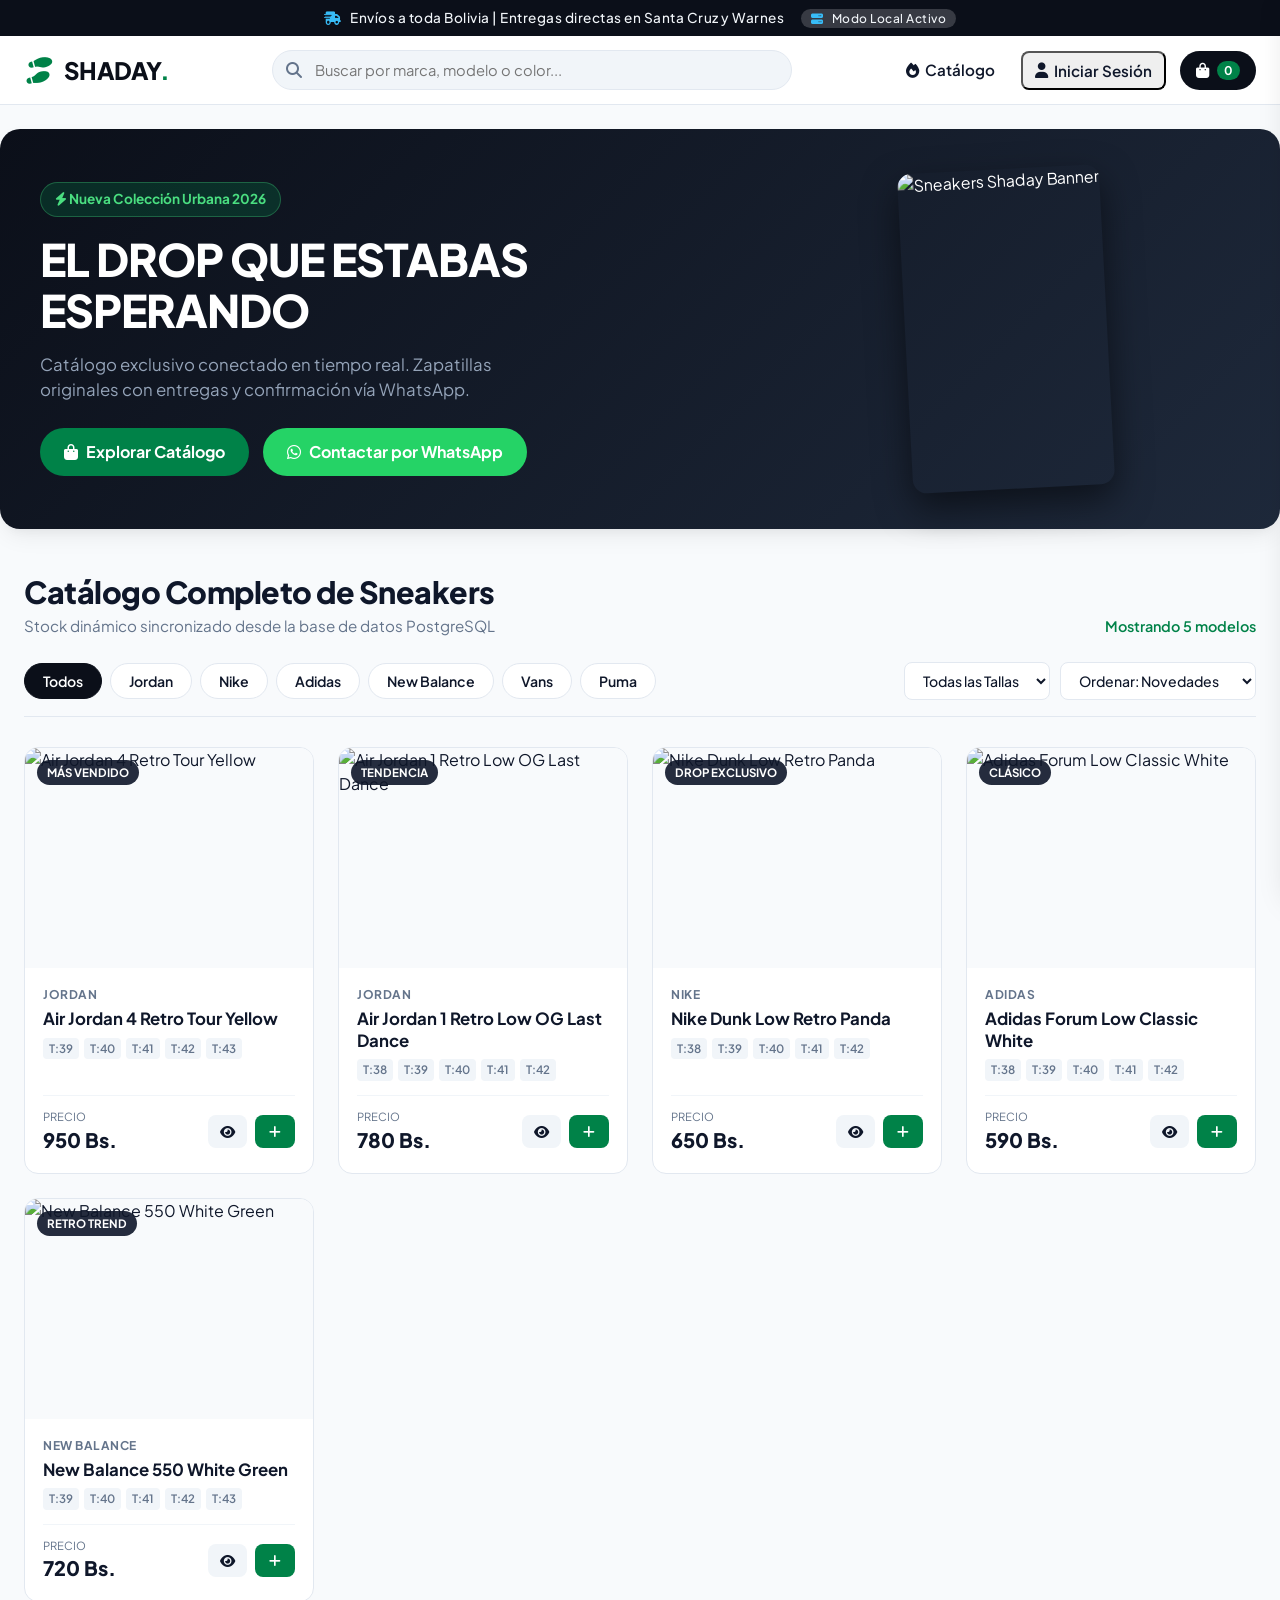
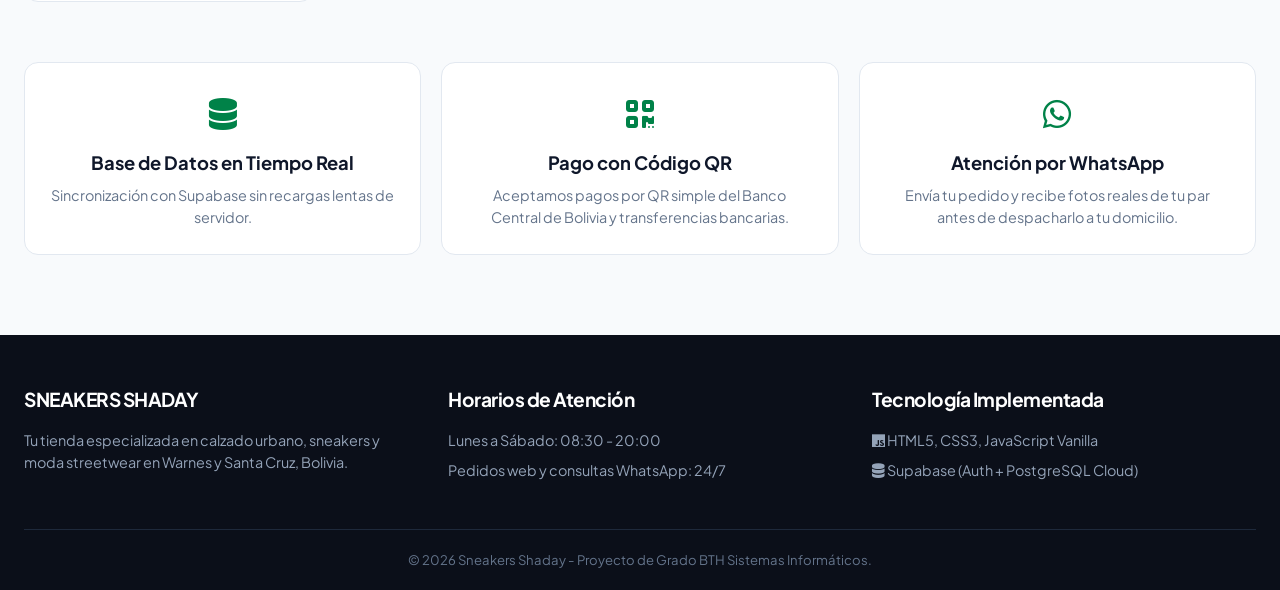
==== index.html @ f665eb73 "Add files via upload" ====
<!DOCTYPE html>
<html lang="es">
<head>
  <meta charset="UTF-8" />
  <meta name="viewport" content="width=device-width, initial-scale=1.0" />
  <title>Sneakers Shaday | Tienda de Sneakers Urbanos</title>
  <meta name="description" content="Catálogo de sneakers urbanos en Santa Cruz - Bolivia. Sneakers Shaday." />
  
  <!-- Tipografía & Iconos -->
  <link rel="preconnect" href="https://fonts.googleapis.com">
  <link rel="preconnect" href="https://fonts.gstatic.com" crossorigin>
  <link href="https://fonts.googleapis.com/css2?family=Plus+Jakarta+Sans:wght@400;500;600;700;800&display=swap" rel="stylesheet">
  <link rel="stylesheet" href="https://cdnjs.cloudflare.com/ajax/libs/font-awesome/6.5.1/css/all.min.css" />

  <!-- SDK Supabase -->
  <script src="https://cdn.jsdelivr.net/npm/@supabase/supabase-js@2"></script>

  <!-- Estilos -->
  <link rel="stylesheet" href="styles.css" />
</head>
<body>

  <!-- Barra superior -->
  <div class="top-announcement">
    <p>
      <i class="fa-solid fa-truck-fast"></i> Envíos a toda Bolivia | Entregas directas en Santa Cruz y Warnes
      <span id="dbStatusBadge" style="margin-left: 14px; background: rgba(255,255,255,0.18); padding: 2px 10px; border-radius: 99px; font-size: 0.75rem;">
        <i class="fa-solid fa-circle-notch fa-spin"></i> Conectando...
      </span>
    </p>
  </div>

  <!-- Cabecera Principal -->
  <header class="main-header">
    <div class="header-container">
      <a href="#" class="brand-logo">
        <i class="fa-solid fa-shoe-prints"></i>
        <span>SHADAY<span>.</span></span>
      </a>

      <!-- Buscador -->
      <div class="search-bar">
        <i class="fa-solid fa-magnifying-glass"></i>
        <input type="text" id="searchInput" placeholder="Buscar por marca, modelo o color..." />
      </div>

      <!-- Acciones de cabecera -->
      <div class="header-actions">
        <a href="#catalogo" class="nav-btn"><i class="fa-solid fa-fire"></i> Catálogo</a>
        
        <!-- BOTÓN DE USUARIO / INICIAR SESIÓN -->
        <div id="authHeaderContainer">
          <button id="authBtn" class="nav-btn" onclick="openAuthModal()">
            <i class="fa-solid fa-user"></i> Iniciar Sesión
          </button>
        </div>

        <button id="cartBtn" class="cart-button" title="Ver Carrito">
          <i class="fa-solid fa-bag-shopping"></i>
          <span id="cartCount" class="cart-badge">0</span>
        </button>
      </div>
    </div>
  </header>

  <!-- Banner Hero -->
  <section class="hero-section">
    <div class="hero-content">
      <span class="hero-tag"><i class="fa-solid fa-bolt"></i> Nueva Colección Urbana 2026</span>
      <h1>EL DROP QUE ESTABAS ESPERANDO</h1>
      <p>Catálogo exclusivo conectado en tiempo real. Zapatillas originales con entregas y confirmación vía WhatsApp.</p>
      <div class="hero-buttons">
        <a href="#catalogo" class="btn-primary"><i class="fa-solid fa-bag-shopping"></i> Explorar Catálogo</a>
        <a href="https://wa.me/59175512345?text=Hola%20Sneakers%20Shaday,%20quiero%20hacer%20una%20consulta" target="_blank" class="btn-secondary">
          <i class="fa-brands fa-whatsapp"></i> Contactar por WhatsApp
        </a>
      </div>
    </div>
    <div class="hero-image-wrapper">
      <img src="https://images.unsplash.com/photo-1552346154-21d32810aba3?auto=format&fit=crop&w=800&q=80" alt="Sneakers Shaday Banner" class="hero-img" />
    </div>
  </section>

  <!-- Catálogo -->
  <section class="catalog-section" id="catalogo">
    <div class="section-header">
      <div>
        <h2 class="section-title">Catálogo Completo de Sneakers</h2>
        <p class="section-subtitle">Stock dinámico sincronizado desde la base de datos PostgreSQL</p>
      </div>
      <div class="filter-count">
        <span id="resultsCount">Cargando modelos...</span>
      </div>
    </div>

    <!-- Filtros -->
    <div class="filters-container">
      <div class="category-pills" id="categoryPills">
        <button class="pill active" data-category="todos">Todos</button>
        <button class="pill" data-category="Jordan">Jordan</button>
        <button class="pill" data-category="Nike">Nike</button>
        <button class="pill" data-category="Adidas">Adidas</button>
        <button class="pill" data-category="New Balance">New Balance</button>
        <button class="pill" data-category="Vans">Vans</button>
        <button class="pill" data-category="Puma">Puma</button>
      </div>

      <div class="secondary-filters">
        <select id="sizeFilter" class="filter-select">
          <option value="">Todas las Tallas</option>
          <option value="37">Talla 37</option>
          <option value="38">Talla 38</option>
          <option value="39">Talla 39</option>
          <option value="40">Talla 40</option>
          <option value="41">Talla 41</option>
          <option value="42">Talla 42</option>
          <option value="43">Talla 43</option>
          <option value="44">Talla 44</option>
        </select>

        <select id="sortFilter" class="filter-select">
          <option value="default">Ordenar: Novedades</option>
          <option value="price-asc">Precio: Menor a Mayor</option>
          <option value="price-desc">Precio: Mayor a Menor</option>
        </select>
      </div>
    </div>

    <!-- Grid de Sneakers -->
    <div class="products-grid" id="productsGrid"></div>
  </section>

  <!-- Ventajas -->
  <section class="features-section">
    <div class="feature-card">
      <div class="feature-icon"><i class="fa-solid fa-database"></i></div>
      <h3>Base de Datos en Tiempo Real</h3>
      <p>Sincronización con Supabase sin recargas lentas de servidor.</p>
    </div>
    <div class="feature-card">
      <div class="feature-icon"><i class="fa-solid fa-qrcode"></i></div>
      <h3>Pago con Código QR</h3>
      <p>Aceptamos pagos por QR simple del Banco Central de Bolivia y transferencias bancarias.</p>
    </div>
    <div class="feature-card">
      <div class="feature-icon"><i class="fa-brands fa-whatsapp"></i></div>
      <h3>Atención por WhatsApp</h3>
      <p>Envía tu pedido y recibe fotos reales de tu par antes de despacharlo a tu domicilio.</p>
    </div>
  </section>

  <!-- ================= MODAL DE AUTENTICACIÓN (LOGIN Y REGISTRO) ================= -->
  <div class="modal-overlay" id="authModal">
    <div class="modal-content" style="max-width: 440px; padding: 28px;">
      <button class="close-modal-btn" onclick="closeAuthModal()">&times;</button>
      
      <div class="auth-tabs" style="display:flex; gap:10px; margin-bottom:20px; border-bottom:1px solid #e2e8f0; padding-bottom:12px;">
        <button id="tabLoginBtn" class="pill active" style="flex:1;" onclick="switchAuthTab('login')">Iniciar Sesión</button>
        <button id="tabRegisterBtn" class="pill" style="flex:1;" onclick="switchAuthTab('register')">Registrarse</button>
      </div>

      <!-- FORMULARIO 1: LOGIN -->
      <form id="loginForm" onsubmit="handleLogin(event)">
        <h3 style="margin-bottom: 6px; font-weight:800;">Bienvenido de nuevo</h3>
        <p style="color:#64748b; font-size:0.85rem; margin-bottom:16px;">Ingresa tus credenciales para acceder</p>
        
        <div style="display:flex; flex-direction:column; gap:12px;">
          <div>
            <label style="font-size:0.8rem; font-weight:700;">Correo Electrónico</label>
            <input type="email" id="loginEmail" placeholder="admin@shaday.com o tu email" required style="width:100%; padding:10px; border:1px solid #cbd5e1; border-radius:8px; margin-top:4px;" />
          </div>
          <div>
            <label style="font-size:0.8rem; font-weight:700;">Contraseña</label>
            <input type="password" id="loginPassword" placeholder="••••••••" required style="width:100%; padding:10px; border:1px solid #cbd5e1; border-radius:8px; margin-top:4px;" />
          </div>
          <button type="submit" class="btn-primary" style="width:100%; justify-content:center; margin-top:10px;">
            <i class="fa-solid fa-right-to-bracket"></i> Acceder
          </button>
        </div>
      </form>

      <!-- FORMULARIO 2: REGISTRO -->
      <form id="registerForm" onsubmit="handleRegister(event)" style="display:none;">
        <h3 style="margin-bottom: 6px; font-weight:800;">Crear Cuenta</h3>
        <p style="color:#64748b; font-size:0.85rem; margin-bottom:16px;">Regístrate para guardar favoritos y gestionar compras</p>
        
        <div style="display:flex; flex-direction:column; gap:12px;">
          <div>
            <label style="font-size:0.8rem; font-weight:700;">Nombre Completo</label>
            <input type="text" id="regName" placeholder="Tu nombre y apellido" required style="width:100%; padding:10px; border:1px solid #cbd5e1; border-radius:8px; margin-top:4px;" />
          </div>
          <div>
            <label style="font-size:0.8rem; font-weight:700;">Correo Electrónico</label>
            <input type="email" id="regEmail" placeholder="correo@ejemplo.com" required style="width:100%; padding:10px; border:1px solid #cbd5e1; border-radius:8px; margin-top:4px;" />
          </div>
          <div>
            <label style="font-size:0.8rem; font-weight:700;">Contraseña (mínimo 6 caracteres)</label>
            <input type="password" id="regPassword" placeholder="••••••••" minlength="6" required style="width:100%; padding:10px; border:1px solid #cbd5e1; border-radius:8px; margin-top:4px;" />
          </div>
          <button type="submit" class="btn-primary" style="width:100%; justify-content:center; margin-top:10px;">
            <i class="fa-solid fa-user-plus"></i> Registrarme
          </button>
        </div>
      </form>
    </div>
  </div>

  <!-- MODAL: DETALLE DEL PRODUCTO -->
  <div class="modal-overlay" id="productModal">
    <div class="modal-content">
      <button class="close-modal-btn" id="closeModal">&times;</button>
      <div class="modal-body" id="modalProductDetails"></div>
    </div>
  </div>

  <!-- CARRITO LATERAL -->
  <div class="cart-drawer-overlay" id="cartOverlay"></div>
  <aside class="cart-drawer" id="cartDrawer">
    <div class="cart-drawer-header">
      <h3><i class="fa-solid fa-bag-shopping"></i> Tu Carrito</h3>
      <button class="close-cart-btn" id="closeCart">&times;</button>
    </div>
    <div class="cart-items-container" id="cartItemsList"></div>
    <div class="cart-drawer-footer">
      <div class="cart-subtotal">
        <span>Total estimado:</span>
        <strong id="cartTotalPrice">0 Bs.</strong>
      </div>
      <button id="checkoutBtn" class="btn-whatsapp-checkout">
        <i class="fa-brands fa-whatsapp"></i> Pedir Todo por WhatsApp
      </button>
      <button id="clearCartBtn" class="btn-clear-cart">Vaciar Carrito</button>
    </div>
  </aside>

  <!-- Footer -->
  <footer class="main-footer">
    <div class="footer-container">
      <div class="footer-col">
        <h3>SNEAKERS SHADAY</h3>
        <p>Tu tienda especializada en calzado urbano, sneakers y moda streetwear en Warnes y Santa Cruz, Bolivia.</p>
      </div>
      <div class="footer-col">
        <h4>Horarios de Atención</h4>
        <p>Lunes a Sábado: 08:30 - 20:00</p>
        <p>Pedidos web y consultas WhatsApp: 24/7</p>
      </div>
      <div class="footer-col">
        <h4>Tecnología Implementada</h4>
        <p><i class="fa-brands fa-js"></i> HTML5, CSS3, JavaScript Vanilla</p>
        <p><i class="fa-solid fa-database"></i> Supabase (Auth + PostgreSQL Cloud)</p>
      </div>
    </div>
    <div class="footer-bottom">
      <p>© 2026 Sneakers Shaday - Proyecto de Grado BTH Sistemas Informáticos.</p>
    </div>
  </footer>

  <script src="app.js"></script>
</body>
</html>
---- styles.css ----
/* ==========================================================================
   SNEAKERS SHADAY - ESTILOS URBANOS Y MODERNOS (ESTILO STOCKX / STREETWEAR)
   ========================================================================== */

:root {
  --primary-color: #0b0f19;      /* Negro urbano profundo */
  --accent-green: #008248;       /* Verde acento tipo StockX */
  --accent-hover: #006839;
  --whatsapp-green: #25d366;     /* Verde característico WhatsApp */
  --whatsapp-dark: #128c7e;
  --bg-light: #f8fafc;
  --card-bg: #ffffff;
  --text-main: #0f172a;
  --text-muted: #64748b;
  --border-color: #e2e8f0;
  --shadow-sm: 0 2px 4px rgba(0,0,0,0.04);
  --shadow-md: 0 10px 25px -5px rgba(0, 0, 0, 0.08), 0 8px 10px -6px rgba(0, 0, 0, 0.04);
  --radius-sm: 8px;
  --radius-md: 14px;
  --radius-lg: 20px;
  --transition: all 0.25s ease;
}

* {
  box-sizing: border-box;
  margin: 0;
  padding: 0;
  font-family: 'Plus Jakarta Sans', sans-serif;
}

body {
  background-color: var(--bg-light);
  color: var(--text-main);
  line-height: 1.5;
  overflow-x: hidden;
}

/* Barra superior de anuncios */
.top-announcement {
  background-color: var(--primary-color);
  color: #f1f5f9;
  font-size: 0.85rem;
  font-weight: 500;
  text-align: center;
  padding: 8px 16px;
  letter-spacing: 0.5px;
}
.top-announcement i {
  color: #38bdf8;
  margin-right: 6px;
}

/* Cabecera Principal */
.main-header {
  position: sticky;
  top: 0;
  z-index: 100;
  background: rgba(255, 255, 255, 0.95);
  backdrop-filter: blur(10px);
  border-bottom: 1px solid var(--border-color);
}

.header-container {
  max-width: 1280px;
  margin: 0 auto;
  padding: 14px 24px;
  display: flex;
  align-items: center;
  justify-content: space-between;
  gap: 20px;
}

.brand-logo {
  display: flex;
  align-items: center;
  gap: 10px;
  text-decoration: none;
  color: var(--primary-color);
  font-size: 1.5rem;
  font-weight: 800;
  letter-spacing: -0.5px;
}
.brand-logo i {
  color: var(--accent-green);
  transform: rotate(-15deg);
}
.brand-logo span span {
  color: var(--accent-green);
}

/* Barra de Búsqueda */
.search-bar {
  flex: 1;
  max-width: 520px;
  position: relative;
  display: flex;
  align-items: center;
}
.search-bar i {
  position: absolute;
  left: 14px;
  color: var(--text-muted);
}
.search-bar input {
  width: 100%;
  padding: 10px 14px 10px 42px;
  border-radius: 99px;
  border: 1px solid var(--border-color);
  background-color: #f1f5f9;
  font-size: 0.92rem;
  outline: none;
  transition: var(--transition);
}
.search-bar input:focus {
  border-color: var(--accent-green);
  background-color: #ffffff;
  box-shadow: 0 0 0 3px rgba(0, 130, 72, 0.15);
}

/* Acciones del Encabezado */
.header-actions {
  display: flex;
  align-items: center;
  gap: 14px;
}

.nav-btn {
  text-decoration: none;
  color: var(--text-main);
  font-weight: 600;
  font-size: 0.95rem;
  display: flex;
  align-items: center;
  gap: 6px;
  padding: 8px 12px;
  border-radius: var(--radius-sm);
  transition: var(--transition);
}
.nav-btn:hover {
  color: var(--accent-green);
  background-color: #f1f5f9;
}

.cart-button {
  background: var(--primary-color);
  color: #fff;
  border: none;
  padding: 10px 16px;
  border-radius: 99px;
  cursor: pointer;
  display: flex;
  align-items: center;
  gap: 8px;
  position: relative;
  font-weight: 600;
  font-size: 0.95rem;
  transition: var(--transition);
}
.cart-button:hover {
  background-color: #1e293b;
  transform: translateY(-1px);
}
.cart-badge {
  background-color: var(--accent-green);
  color: white;
  font-size: 0.75rem;
  font-weight: 700;
  padding: 2px 7px;
  border-radius: 99px;
}

/* Hero Banner */
.hero-section {
  max-width: 1280px;
  margin: 24px auto;
  padding: 40px;
  background: linear-gradient(135deg, #0b0f19 0%, #1e293b 100%);
  border-radius: var(--radius-lg);
  color: #fff;
  display: grid;
  grid-template-columns: 1.2fr 0.8fr;
  align-items: center;
  gap: 30px;
  box-shadow: var(--shadow-md);
}

.hero-tag {
  display: inline-block;
  background: rgba(0, 130, 72, 0.25);
  color: #4ade80;
  padding: 6px 14px;
  border-radius: 99px;
  font-size: 0.85rem;
  font-weight: 700;
  margin-bottom: 16px;
  border: 1px solid rgba(74, 222, 128, 0.3);
}

.hero-content h1 {
  font-size: 2.8rem;
  font-weight: 800;
  line-height: 1.15;
  margin-bottom: 16px;
  letter-spacing: -1px;
}

.hero-content p {
  color: #94a3b8;
  font-size: 1.05rem;
  margin-bottom: 26px;
  max-width: 520px;
}

.hero-buttons {
  display: flex;
  gap: 14px;
  flex-wrap: wrap;
}

.btn-primary {
  background-color: var(--accent-green);
  color: #fff;
  padding: 12px 24px;
  border-radius: 99px;
  text-decoration: none;
  font-weight: 700;
  display: inline-flex;
  align-items: center;
  gap: 8px;
  transition: var(--transition);
}
.btn-primary:hover {
  background-color: var(--accent-hover);
  transform: translateY(-2px);
}

.btn-secondary {
  background-color: #25d366;
  color: #fff;
  padding: 12px 24px;
  border-radius: 99px;
  text-decoration: none;
  font-weight: 700;
  display: inline-flex;
  align-items: center;
  gap: 8px;
  transition: var(--transition);
}
.btn-secondary:hover {
  background-color: #1eb956;
  transform: translateY(-2px);
}

.hero-image-wrapper {
  display: flex;
  justify-content: center;
}
.hero-img {
  max-width: 100%;
  height: 320px;
  object-fit: cover;
  border-radius: var(--radius-md);
  box-shadow: 0 15px 35px rgba(0,0,0,0.5);
  transform: rotate(-3deg);
  transition: var(--transition);
}
.hero-img:hover {
  transform: rotate(0deg) scale(1.02);
}

/* Sección Catálogo */
.catalog-section {
  max-width: 1280px;
  margin: 40px auto;
  padding: 0 24px;
}

.section-header {
  display: flex;
  justify-content: space-between;
  align-items: flex-end;
  margin-bottom: 24px;
}
.section-title {
  font-size: 1.9rem;
  font-weight: 800;
  letter-spacing: -0.5px;
}
.section-subtitle {
  color: var(--text-muted);
  font-size: 0.95rem;
}
.filter-count {
  font-size: 0.9rem;
  font-weight: 600;
  color: var(--accent-green);
}

/* Barra de Filtros y Categorías */
.filters-container {
  display: flex;
  justify-content: space-between;
  align-items: center;
  flex-wrap: wrap;
  gap: 16px;
  margin-bottom: 30px;
  padding-bottom: 16px;
  border-bottom: 1px solid var(--border-color);
}

.category-pills {
  display: flex;
  gap: 8px;
  flex-wrap: wrap;
}

.pill {
  border: 1px solid var(--border-color);
  background: white;
  color: var(--text-main);
  padding: 8px 18px;
  border-radius: 99px;
  font-size: 0.88rem;
  font-weight: 600;
  cursor: pointer;
  transition: var(--transition);
}
.pill:hover {
  border-color: var(--accent-green);
  color: var(--accent-green);
}
.pill.active {
  background: var(--primary-color);
  color: white;
  border-color: var(--primary-color);
}

.secondary-filters {
  display: flex;
  gap: 10px;
}

.filter-select {
  padding: 8px 14px;
  border-radius: var(--radius-sm);
  border: 1px solid var(--border-color);
  background: white;
  font-size: 0.88rem;
  font-weight: 500;
  color: var(--text-main);
  outline: none;
  cursor: pointer;
}

/* Cuadrícula de Tarjetas de Sneakers */
.products-grid {
  display: grid;
  grid-template-columns: repeat(auto-fill, minmax(280px, 1fr));
  gap: 24px;
}

.product-card {
  background: var(--card-bg);
  border-radius: var(--radius-md);
  border: 1px solid var(--border-color);
  overflow: hidden;
  display: flex;
  flex-direction: column;
  transition: var(--transition);
  position: relative;
}
.product-card:hover {
  transform: translateY(-5px);
  box-shadow: var(--shadow-md);
  border-color: #cbd5e1;
}

.product-badge {
  position: absolute;
  top: 12px;
  left: 12px;
  background: rgba(15, 23, 42, 0.9);
  color: #fff;
  font-size: 0.72rem;
  font-weight: 700;
  padding: 4px 10px;
  border-radius: 99px;
  text-transform: uppercase;
  z-index: 2;
}

.card-img-box {
  width: 100%;
  height: 220px;
  background-color: #f8fafc;
  display: flex;
  align-items: center;
  justify-content: center;
  overflow: hidden;
  cursor: pointer;
}
.card-img-box img {
  width: 100%;
  height: 100%;
  object-fit: cover;
  transition: transform 0.4s ease;
}
.product-card:hover .card-img-box img {
  transform: scale(1.05);
}

.card-info {
  padding: 18px;
  display: flex;
  flex-direction: column;
  flex: 1;
}

.brand-label {
  font-size: 0.75rem;
  font-weight: 700;
  color: var(--text-muted);
  text-transform: uppercase;
  letter-spacing: 0.5px;
}

.product-title {
  font-size: 1.05rem;
  font-weight: 700;
  margin: 4px 0 8px 0;
  line-height: 1.3;
  color: var(--text-main);
  cursor: pointer;
}
.product-title:hover {
  color: var(--accent-green);
}

.sizes-preview {
  display: flex;
  gap: 5px;
  margin-bottom: 14px;
  flex-wrap: wrap;
}
.size-mini-tag {
  font-size: 0.72rem;
  background: #f1f5f9;
  padding: 2px 6px;
  border-radius: 4px;
  color: var(--text-muted);
  font-weight: 600;
}

.card-bottom {
  margin-top: auto;
  display: flex;
  align-items: center;
  justify-content: space-between;
  padding-top: 12px;
  border-top: 1px solid #f1f5f9;
}

.price-box {
  display: flex;
  flex-direction: column;
}
.price-label {
  font-size: 0.7rem;
  color: var(--text-muted);
  text-transform: uppercase;
}
.product-price {
  font-size: 1.25rem;
  font-weight: 800;
  color: var(--text-main);
}

.card-actions {
  display: flex;
  gap: 8px;
}

.btn-card-details {
  background: #f1f5f9;
  color: var(--text-main);
  border: none;
  padding: 8px 12px;
  border-radius: var(--radius-sm);
  font-weight: 600;
  font-size: 0.85rem;
  cursor: pointer;
  transition: var(--transition);
}
.btn-card-details:hover {
  background: #e2e8f0;
}

.btn-card-add {
  background: var(--accent-green);
  color: white;
  border: none;
  padding: 8px 14px;
  border-radius: var(--radius-sm);
  font-weight: 600;
  font-size: 0.85rem;
  cursor: pointer;
  transition: var(--transition);
}
.btn-card-add:hover {
  background: var(--accent-hover);
}

/* Sección de Características */
.features-section {
  max-width: 1280px;
  margin: 60px auto;
  padding: 0 24px;
  display: grid;
  grid-template-columns: repeat(auto-fit, minmax(280px, 1fr));
  gap: 20px;
}

.feature-card {
  background: white;
  border: 1px solid var(--border-color);
  padding: 26px;
  border-radius: var(--radius-md);
  text-align: center;
}
.feature-icon {
  font-size: 2rem;
  color: var(--accent-green);
  margin-bottom: 12px;
}
.feature-card h3 {
  font-size: 1.15rem;
  margin-bottom: 8px;
}
.feature-card p {
  color: var(--text-muted);
  font-size: 0.9rem;
}

/* ==========================================================================
   MODAL DE PRODUCTO (DETALLE)
   ========================================================================== */
.modal-overlay {
  position: fixed;
  inset: 0;
  background: rgba(0, 0, 0, 0.65);
  backdrop-filter: blur(4px);
  display: none;
  align-items: center;
  justify-content: center;
  z-index: 1000;
  padding: 20px;
}
.modal-overlay.active {
  display: flex;
}

.modal-content {
  background: white;
  width: 100%;
  max-width: 820px;
  border-radius: var(--radius-lg);
  overflow: hidden;
  position: relative;
  animation: modalScale 0.3s ease;
  box-shadow: 0 25px 50px -12px rgba(0, 0, 0, 0.25);
}

@keyframes modalScale {
  from { opacity: 0; transform: scale(0.95); }
  to { opacity: 1; transform: scale(1); }
}

.close-modal-btn {
  position: absolute;
  top: 14px;
  right: 18px;
  background: #f1f5f9;
  border: none;
  font-size: 1.5rem;
  width: 38px;
  height: 38px;
  border-radius: 50%;
  cursor: pointer;
  display: flex;
  align-items: center;
  justify-content: center;
  color: var(--text-main);
  z-index: 10;
  transition: var(--transition);
}
.close-modal-btn:hover {
  background: #e2e8f0;
}

.modal-grid {
  display: grid;
  grid-template-columns: 1fr 1fr;
}

.modal-img-col {
  background: #f8fafc;
  display: flex;
  align-items: center;
  justify-content: center;
  padding: 20px;
}
.modal-img-col img {
  width: 100%;
  max-height: 360px;
  object-fit: cover;
  border-radius: var(--radius-md);
}

.modal-info-col {
  padding: 34px 28px;
  display: flex;
  flex-direction: column;
}

.modal-brand {
  font-size: 0.8rem;
  font-weight: 700;
  color: var(--text-muted);
  text-transform: uppercase;
}

.modal-title {
  font-size: 1.6rem;
  font-weight: 800;
  margin: 4px 0 10px 0;
  line-height: 1.2;
}

.modal-price {
  font-size: 1.8rem;
  font-weight: 800;
  color: var(--accent-green);
  margin-bottom: 12px;
}

.modal-desc {
  color: var(--text-muted);
  font-size: 0.92rem;
  margin-bottom: 20px;
  line-height: 1.5;
}

.size-selector-title {
  font-size: 0.85rem;
  font-weight: 700;
  margin-bottom: 8px;
  display: flex;
  justify-content: space-between;
}

.modal-sizes-grid {
  display: flex;
  gap: 8px;
  flex-wrap: wrap;
  margin-bottom: 22px;
}

.size-btn {
  padding: 8px 14px;
  border: 1px solid var(--border-color);
  background: white;
  border-radius: var(--radius-sm);
  font-size: 0.88rem;
  font-weight: 600;
  cursor: pointer;
  transition: var(--transition);
}
.size-btn:hover {
  border-color: var(--primary-color);
}
.size-btn.selected {
  background: var(--primary-color);
  color: white;
  border-color: var(--primary-color);
}

.modal-actions {
  display: flex;
  flex-direction: column;
  gap: 10px;
  margin-top: auto;
}

.btn-modal-whatsapp {
  background-color: var(--whatsapp-green);
  color: white;
  border: none;
  padding: 12px;
  border-radius: var(--radius-sm);
  font-size: 0.95rem;
  font-weight: 700;
  cursor: pointer;
  display: flex;
  align-items: center;
  justify-content: center;
  gap: 8px;
  transition: var(--transition);
}
.btn-modal-whatsapp:hover {
  background-color: var(--whatsapp-dark);
}

.btn-modal-cart {
  background-color: var(--primary-color);
  color: white;
  border: none;
  padding: 12px;
  border-radius: var(--radius-sm);
  font-size: 0.95rem;
  font-weight: 700;
  cursor: pointer;
  display: flex;
  align-items: center;
  justify-content: center;
  gap: 8px;
  transition: var(--transition);
}
.btn-modal-cart:hover {
  background-color: #1e293b;
}

/* ==========================================================================
   CARRITO LATERAL (DRAWER)
   ========================================================================== */
.cart-drawer-overlay {
  position: fixed;
  inset: 0;
  background: rgba(0, 0, 0, 0.5);
  backdrop-filter: blur(2px);
  display: none;
  z-index: 1100;
}
.cart-drawer-overlay.active {
  display: block;
}

.cart-drawer {
  position: fixed;
  top: 0;
  right: -420px;
  width: 100%;
  max-width: 400px;
  height: 100%;
  background: white;
  z-index: 1200;
  display: flex;
  flex-direction: column;
  box-shadow: -10px 0 30px rgba(0, 0, 0, 0.15);
  transition: right 0.35s cubic-bezier(0.16, 1, 0.3, 1);
}
.cart-drawer.active {
  right: 0;
}

.cart-drawer-header {
  padding: 20px;
  border-bottom: 1px solid var(--border-color);
  display: flex;
  justify-content: space-between;
  align-items: center;
}
.cart-drawer-header h3 {
  font-size: 1.2rem;
  font-weight: 700;
}
.close-cart-btn {
  background: transparent;
  border: none;
  font-size: 1.6rem;
  cursor: pointer;
  color: var(--text-muted);
}

.cart-items-container {
  flex: 1;
  overflow-y: auto;
  padding: 20px;
  display: flex;
  flex-direction: column;
  gap: 16px;
}

.cart-item {
  display: flex;
  gap: 12px;
  padding-bottom: 14px;
  border-bottom: 1px solid var(--border-color);
  align-items: center;
}
.cart-item-img {
  width: 65px;
  height: 65px;
  object-fit: cover;
  border-radius: var(--radius-sm);
  background: #f1f5f9;
}
.cart-item-info {
  flex: 1;
}
.cart-item-title {
  font-size: 0.9rem;
  font-weight: 700;
  margin-bottom: 3px;
}
.cart-item-meta {
  font-size: 0.8rem;
  color: var(--text-muted);
}
.cart-item-price {
  font-size: 0.95rem;
  font-weight: 700;
  color: var(--text-main);
}
.cart-item-remove {
  background: transparent;
  border: none;
  color: #ef4444;
  cursor: pointer;
  padding: 6px;
  font-size: 0.9rem;
}

.cart-empty-msg {
  text-align: center;
  color: var(--text-muted);
  margin-top: 60px;
}
.cart-empty-msg i {
  font-size: 3rem;
  margin-bottom: 12px;
  opacity: 0.4;
}

.cart-drawer-footer {
  padding: 20px;
  border-top: 1px solid var(--border-color);
  background: #f8fafc;
  display: flex;
  flex-direction: column;
  gap: 10px;
}

.cart-subtotal {
  display: flex;
  justify-content: space-between;
  font-size: 1.1rem;
  margin-bottom: 6px;
}

.btn-whatsapp-checkout {
  background-color: var(--whatsapp-green);
  color: white;
  border: none;
  padding: 14px;
  border-radius: var(--radius-sm);
  font-size: 1rem;
  font-weight: 700;
  cursor: pointer;
  display: flex;
  align-items: center;
  justify-content: center;
  gap: 8px;
  transition: var(--transition);
}
.btn-whatsapp-checkout:hover {
  background-color: var(--whatsapp-dark);
}

.btn-clear-cart {
  background: transparent;
  border: 1px solid var(--border-color);
  color: var(--text-muted);
  padding: 8px;
  border-radius: var(--radius-sm);
  font-size: 0.85rem;
  font-weight: 600;
  cursor: pointer;
}
.btn-clear-cart:hover {
  background: #e2e8f0;
  color: var(--text-main);
}

/* Footer */
.main-footer {
  background: var(--primary-color);
  color: white;
  padding: 50px 24px 20px 24px;
  margin-top: 80px;
}

.footer-container {
  max-width: 1280px;
  margin: 0 auto;
  display: grid;
  grid-template-columns: repeat(auto-fit, minmax(260px, 1fr));
  gap: 40px;
  padding-bottom: 40px;
  border-bottom: 1px solid #1e293b;
}

.footer-col h3, .footer-col h4 {
  font-size: 1.2rem;
  margin-bottom: 16px;
  letter-spacing: -0.5px;
}
.footer-col p {
  color: #94a3b8;
  font-size: 0.9rem;
  margin-bottom: 8px;
}

.footer-bottom {
  max-width: 1280px;
  margin: 20px auto 0 auto;
  text-align: center;
  color: #64748b;
  font-size: 0.82rem;
}

/* Responsividad */
@media (max-width: 900px) {
  .hero-section {
    grid-template-columns: 1fr;
    text-align: center;
    padding: 30px 20px;
  }
  .hero-content p {
    margin: 0 auto 24px auto;
  }
  .hero-buttons {
    justify-content: center;
  }
  .modal-grid {
    grid-template-columns: 1fr;
  }
  .modal-img-col {
    padding: 10px;
  }
  .modal-img-col img {
    max-height: 250px;
  }
}

@media (max-width: 600px) {
  .search-bar {
    display: none; /* Se simplifica en móviles para no colapsar la barra */
  }
  .header-container {
    padding: 12px 16px;
  }
  .hero-content h1 {
    font-size: 2rem;
  }
  .section-header {
    flex-direction: column;
    align-items: flex-start;
    gap: 8px;
  }
}
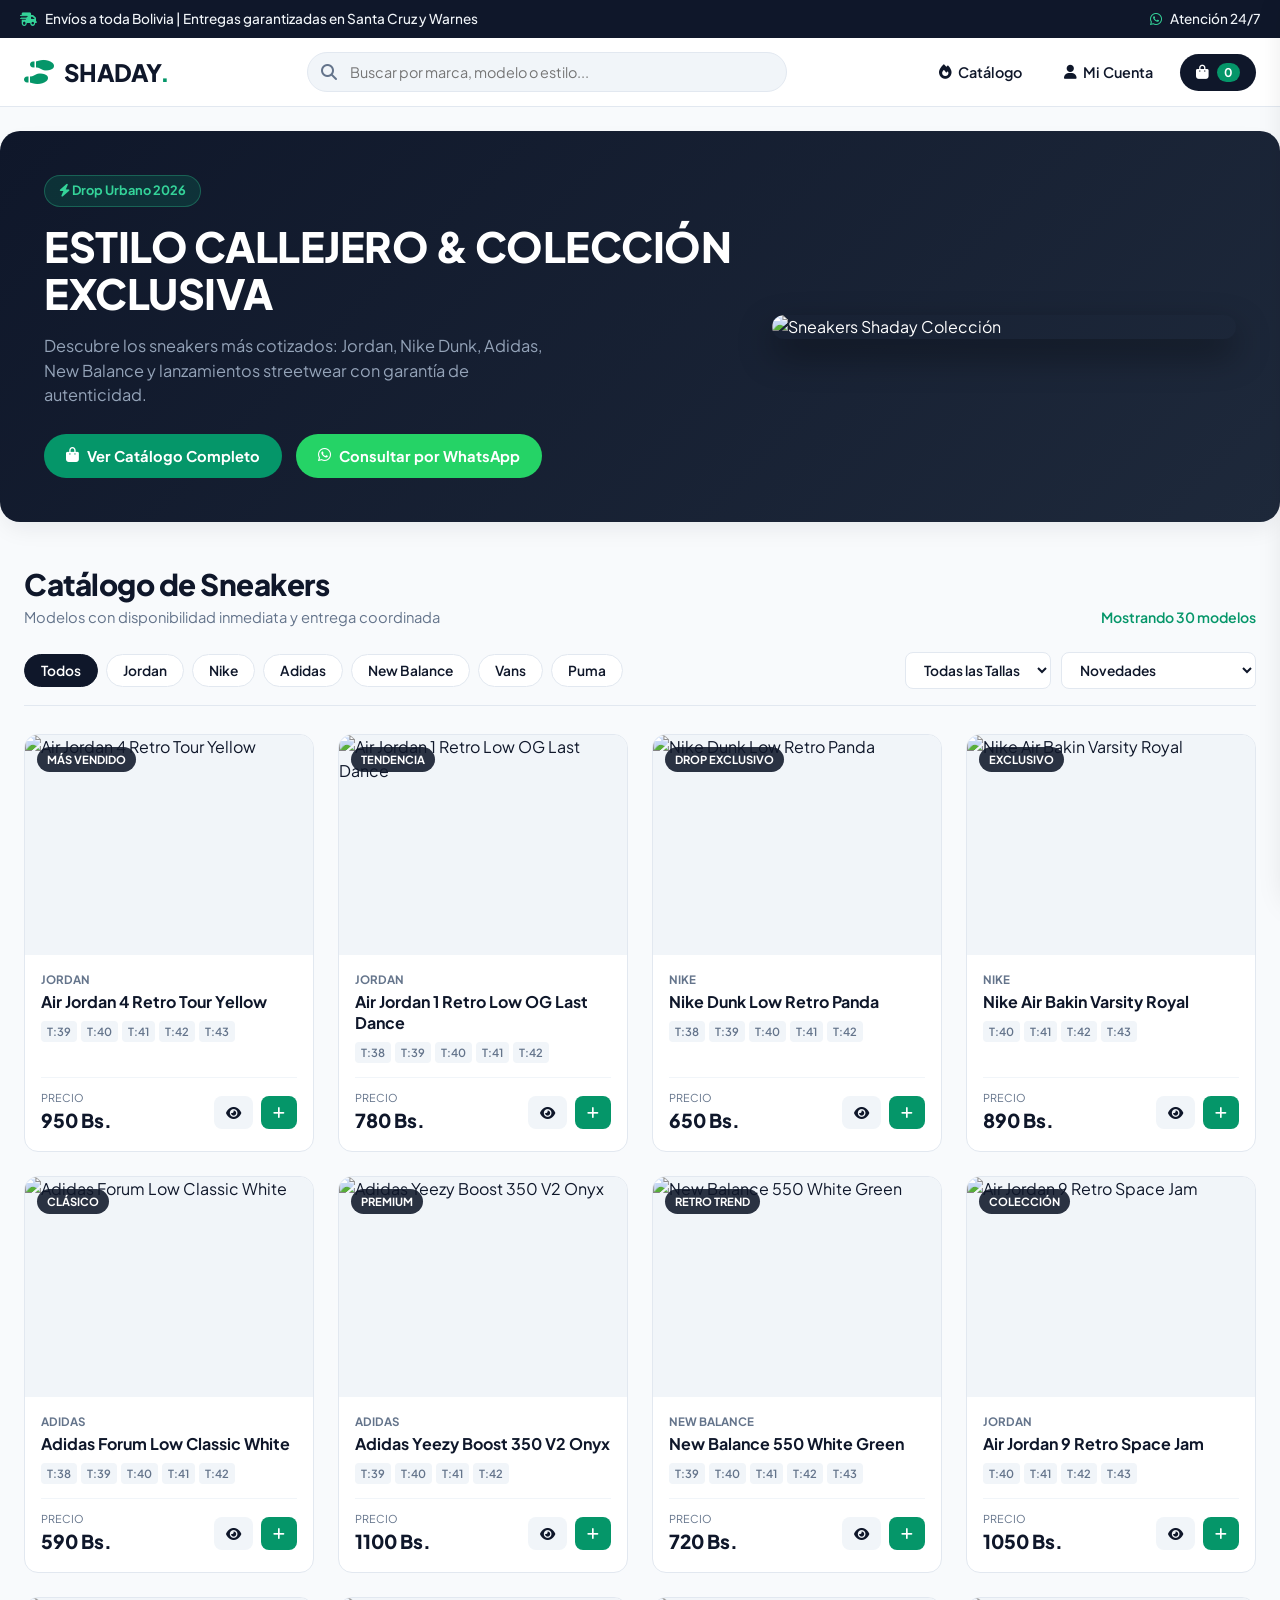
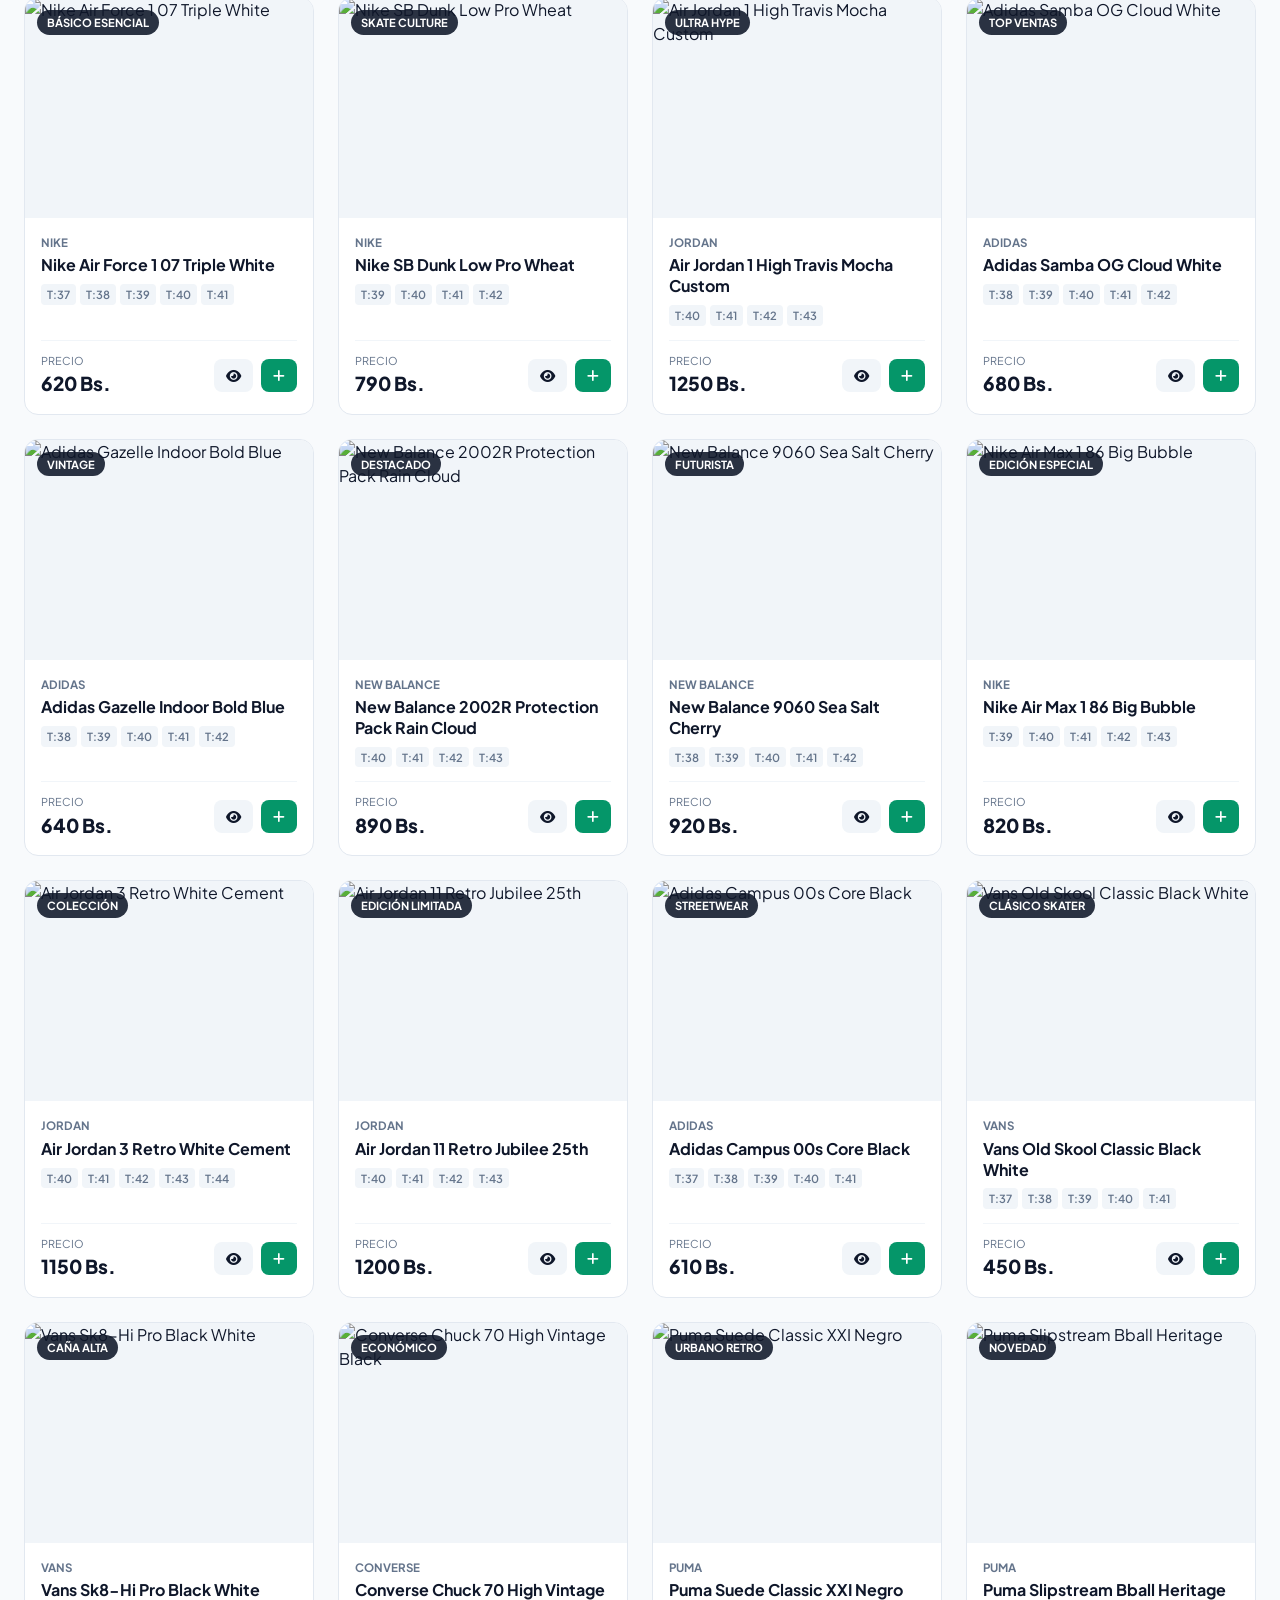
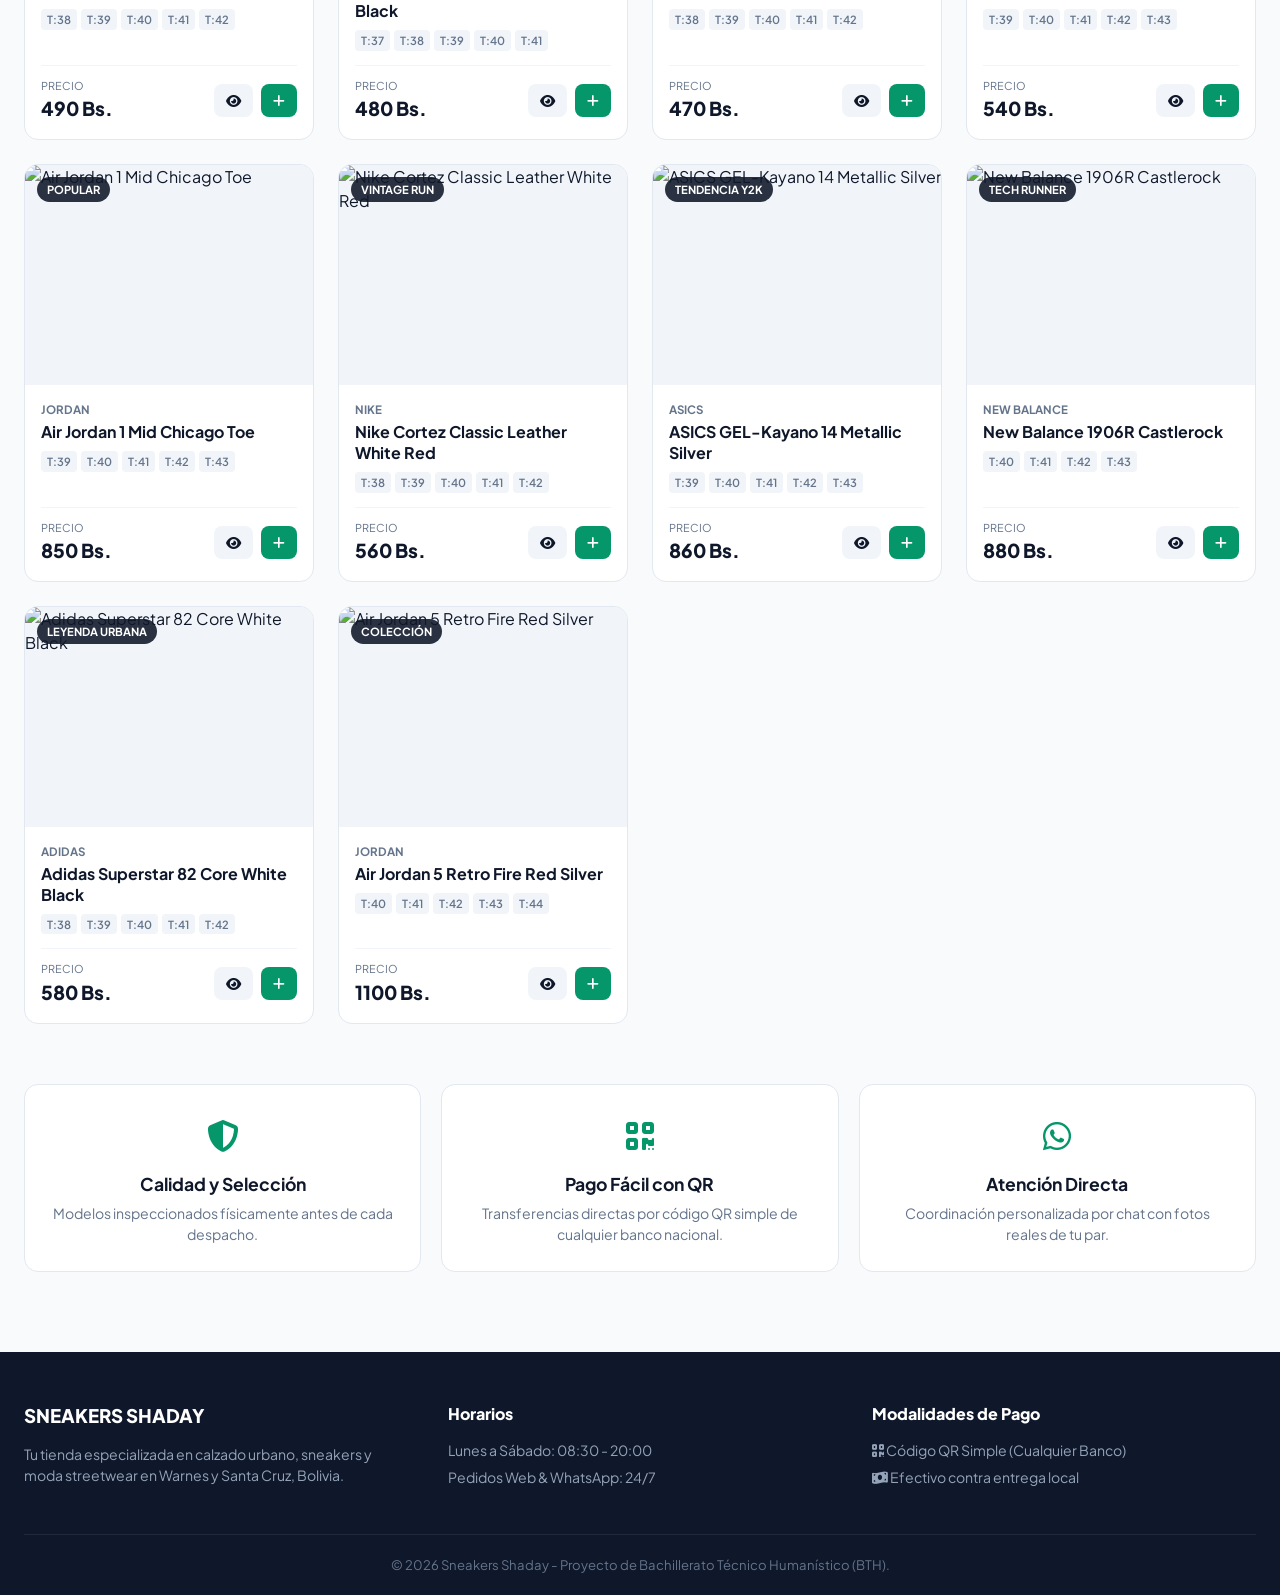
==== commit 85e65650: "Add files via upload" ====
--- a/index.html
+++ b/index.html
@@ -4,7 +4,7 @@
   <meta charset="UTF-8" />
   <meta name="viewport" content="width=device-width, initial-scale=1.0" />
   <title>Sneakers Shaday | Tienda de Sneakers Urbanos</title>
-  <meta name="description" content="Catálogo de sneakers urbanos en Santa Cruz - Bolivia. Sneakers Shaday." />
+  <meta name="description" content="Catálogo exclusivo de sneakers urbanos y calzados streetwear en Santa Cruz y Warnes, Bolivia." />
   
   <!-- Tipografía & Iconos -->
   <link rel="preconnect" href="https://fonts.googleapis.com">
@@ -20,38 +20,35 @@
 </head>
 <body>
 
-  <!-- Barra superior -->
+  <!-- Barra Superior Comercial -->
   <div class="top-announcement">
-    <p>
-      <i class="fa-solid fa-truck-fast"></i> Envíos a toda Bolivia | Entregas directas en Santa Cruz y Warnes
-      <span id="dbStatusBadge" style="margin-left: 14px; background: rgba(255,255,255,0.18); padding: 2px 10px; border-radius: 99px; font-size: 0.75rem;">
-        <i class="fa-solid fa-circle-notch fa-spin"></i> Conectando...
-      </span>
-    </p>
+    <div class="announcement-content">
+      <span><i class="fa-solid fa-truck-fast"></i> Envíos a toda Bolivia | Entregas garantizadas en Santa Cruz y Warnes</span>
+      <span class="announcement-phone"><i class="fa-brands fa-whatsapp"></i> Atención 24/7</span>
+    </div>
   </div>
 
   <!-- Cabecera Principal -->
   <header class="main-header">
     <div class="header-container">
-      <a href="#" class="brand-logo">
+      <a href="index.html" class="brand-logo">
         <i class="fa-solid fa-shoe-prints"></i>
         <span>SHADAY<span>.</span></span>
       </a>
 
-      <!-- Buscador -->
+      <!-- Buscador en tiempo real -->
       <div class="search-bar">
         <i class="fa-solid fa-magnifying-glass"></i>
-        <input type="text" id="searchInput" placeholder="Buscar por marca, modelo o color..." />
-      </div>
-
-      <!-- Acciones de cabecera -->
+        <input type="text" id="searchInput" placeholder="Buscar por marca, modelo o estilo..." />
+      </div>
+
+      <!-- Acciones de Cabecera -->
       <div class="header-actions">
         <a href="#catalogo" class="nav-btn"><i class="fa-solid fa-fire"></i> Catálogo</a>
         
-        <!-- BOTÓN DE USUARIO / INICIAR SESIÓN -->
         <div id="authHeaderContainer">
           <button id="authBtn" class="nav-btn" onclick="openAuthModal()">
-            <i class="fa-solid fa-user"></i> Iniciar Sesión
+            <i class="fa-solid fa-user"></i> Mi Cuenta
           </button>
         </div>
 
@@ -63,37 +60,37 @@
     </div>
   </header>
 
-  <!-- Banner Hero -->
+  <!-- Banner Hero Principal -->
   <section class="hero-section">
     <div class="hero-content">
-      <span class="hero-tag"><i class="fa-solid fa-bolt"></i> Nueva Colección Urbana 2026</span>
-      <h1>EL DROP QUE ESTABAS ESPERANDO</h1>
-      <p>Catálogo exclusivo conectado en tiempo real. Zapatillas originales con entregas y confirmación vía WhatsApp.</p>
+      <span class="hero-tag"><i class="fa-solid fa-bolt"></i> Drop Urbano 2026</span>
+      <h1>ESTILO CALLEJERO & COLECCIÓN EXCLUSIVA</h1>
+      <p>Descubre los sneakers más cotizados: Jordan, Nike Dunk, Adidas, New Balance y lanzamientos streetwear con garantía de autenticidad.</p>
       <div class="hero-buttons">
-        <a href="#catalogo" class="btn-primary"><i class="fa-solid fa-bag-shopping"></i> Explorar Catálogo</a>
+        <a href="#catalogo" class="btn-primary"><i class="fa-solid fa-bag-shopping"></i> Ver Catálogo Completo</a>
         <a href="https://wa.me/59175512345?text=Hola%20Sneakers%20Shaday,%20quiero%20hacer%20una%20consulta" target="_blank" class="btn-secondary">
-          <i class="fa-brands fa-whatsapp"></i> Contactar por WhatsApp
+          <i class="fa-brands fa-whatsapp"></i> Consultar por WhatsApp
         </a>
       </div>
     </div>
     <div class="hero-image-wrapper">
-      <img src="https://images.unsplash.com/photo-1552346154-21d32810aba3?auto=format&fit=crop&w=800&q=80" alt="Sneakers Shaday Banner" class="hero-img" />
+      <img src="https://images.unsplash.com/photo-1552346154-21d32810aba3?auto=format&fit=crop&w=800&q=80" alt="Sneakers Shaday Colección" class="hero-img" />
     </div>
   </section>
 
-  <!-- Catálogo -->
+  <!-- Sección Catálogo -->
   <section class="catalog-section" id="catalogo">
     <div class="section-header">
       <div>
-        <h2 class="section-title">Catálogo Completo de Sneakers</h2>
-        <p class="section-subtitle">Stock dinámico sincronizado desde la base de datos PostgreSQL</p>
+        <h2 class="section-title">Catálogo de Sneakers</h2>
+        <p class="section-subtitle">Modelos con disponibilidad inmediata y entrega coordinada</p>
       </div>
       <div class="filter-count">
-        <span id="resultsCount">Cargando modelos...</span>
-      </div>
-    </div>
-
-    <!-- Filtros -->
+        <span id="resultsCount">Cargando catálogo...</span>
+      </div>
+    </div>
+
+    <!-- Filtros por Marcas y Tallas -->
     <div class="filters-container">
       <div class="category-pills" id="categoryPills">
         <button class="pill active" data-category="todos">Todos</button>
@@ -119,101 +116,97 @@
         </select>
 
         <select id="sortFilter" class="filter-select">
-          <option value="default">Ordenar: Novedades</option>
+          <option value="default">Novedades</option>
           <option value="price-asc">Precio: Menor a Mayor</option>
           <option value="price-desc">Precio: Mayor a Menor</option>
         </select>
       </div>
     </div>
 
-    <!-- Grid de Sneakers -->
+    <!-- Cuadrícula de Productos -->
     <div class="products-grid" id="productsGrid"></div>
   </section>
 
-  <!-- Ventajas -->
+  <!-- Beneficios / Confianza -->
   <section class="features-section">
     <div class="feature-card">
-      <div class="feature-icon"><i class="fa-solid fa-database"></i></div>
-      <h3>Base de Datos en Tiempo Real</h3>
-      <p>Sincronización con Supabase sin recargas lentas de servidor.</p>
+      <div class="feature-icon"><i class="fa-solid fa-shield-halved"></i></div>
+      <h3>Calidad y Selección</h3>
+      <p>Modelos inspeccionados físicamente antes de cada despacho.</p>
     </div>
     <div class="feature-card">
       <div class="feature-icon"><i class="fa-solid fa-qrcode"></i></div>
-      <h3>Pago con Código QR</h3>
-      <p>Aceptamos pagos por QR simple del Banco Central de Bolivia y transferencias bancarias.</p>
+      <h3>Pago Fácil con QR</h3>
+      <p>Transferencias directas por código QR simple de cualquier banco nacional.</p>
     </div>
     <div class="feature-card">
       <div class="feature-icon"><i class="fa-brands fa-whatsapp"></i></div>
-      <h3>Atención por WhatsApp</h3>
-      <p>Envía tu pedido y recibe fotos reales de tu par antes de despacharlo a tu domicilio.</p>
+      <h3>Atención Directa</h3>
+      <p>Coordinación personalizada por chat con fotos reales de tu par.</p>
     </div>
   </section>
 
-  <!-- ================= MODAL DE AUTENTICACIÓN (LOGIN Y REGISTRO) ================= -->
+  <!-- Modal: Detalle de Sneaker -->
+  <div class="modal-overlay" id="productModal">
+    <div class="modal-content modal-shoe-detail">
+      <button class="close-modal-btn" id="closeModal" aria-label="Cerrar">&times;</button>
+      <div class="modal-body-scrollable" id="modalProductDetails"></div>
+    </div>
+  </div>
+
+  <!-- Modal: Login y Registro -->
   <div class="modal-overlay" id="authModal">
-    <div class="modal-content" style="max-width: 440px; padding: 28px;">
-      <button class="close-modal-btn" onclick="closeAuthModal()">&times;</button>
+    <div class="modal-content modal-auth-box">
+      <button class="close-modal-btn" onclick="closeAuthModal()" aria-label="Cerrar">&times;</button>
       
-      <div class="auth-tabs" style="display:flex; gap:10px; margin-bottom:20px; border-bottom:1px solid #e2e8f0; padding-bottom:12px;">
-        <button id="tabLoginBtn" class="pill active" style="flex:1;" onclick="switchAuthTab('login')">Iniciar Sesión</button>
-        <button id="tabRegisterBtn" class="pill" style="flex:1;" onclick="switchAuthTab('register')">Registrarse</button>
-      </div>
-
-      <!-- FORMULARIO 1: LOGIN -->
+      <div class="auth-tabs">
+        <button id="tabLoginBtn" class="pill active" onclick="switchAuthTab('login')">Iniciar Sesión</button>
+        <button id="tabRegisterBtn" class="pill" onclick="switchAuthTab('register')">Registrarse</button>
+      </div>
+
+      <!-- Login -->
       <form id="loginForm" onsubmit="handleLogin(event)">
-        <h3 style="margin-bottom: 6px; font-weight:800;">Bienvenido de nuevo</h3>
-        <p style="color:#64748b; font-size:0.85rem; margin-bottom:16px;">Ingresa tus credenciales para acceder</p>
+        <h3>Acceso al Sistema</h3>
+        <p class="auth-subtitle">Ingresa con tu cuenta o accede como administrador.</p>
         
-        <div style="display:flex; flex-direction:column; gap:12px;">
-          <div>
-            <label style="font-size:0.8rem; font-weight:700;">Correo Electrónico</label>
-            <input type="email" id="loginEmail" placeholder="admin@shaday.com o tu email" required style="width:100%; padding:10px; border:1px solid #cbd5e1; border-radius:8px; margin-top:4px;" />
-          </div>
-          <div>
-            <label style="font-size:0.8rem; font-weight:700;">Contraseña</label>
-            <input type="password" id="loginPassword" placeholder="••••••••" required style="width:100%; padding:10px; border:1px solid #cbd5e1; border-radius:8px; margin-top:4px;" />
-          </div>
-          <button type="submit" class="btn-primary" style="width:100%; justify-content:center; margin-top:10px;">
-            <i class="fa-solid fa-right-to-bracket"></i> Acceder
-          </button>
-        </div>
+        <div class="form-group-ui">
+          <label>Correo Electrónico</label>
+          <input type="email" id="loginEmail" placeholder="admin@shaday.com o tu email" required />
+        </div>
+        <div class="form-group-ui">
+          <label>Contraseña</label>
+          <input type="password" id="loginPassword" placeholder="••••••••" required />
+        </div>
+        <button type="submit" class="btn-primary btn-block">
+          <i class="fa-solid fa-right-to-bracket"></i> Ingresar
+        </button>
       </form>
 
-      <!-- FORMULARIO 2: REGISTRO -->
+      <!-- Registro -->
       <form id="registerForm" onsubmit="handleRegister(event)" style="display:none;">
-        <h3 style="margin-bottom: 6px; font-weight:800;">Crear Cuenta</h3>
-        <p style="color:#64748b; font-size:0.85rem; margin-bottom:16px;">Regístrate para guardar favoritos y gestionar compras</p>
+        <h3>Crear Cuenta</h3>
+        <p class="auth-subtitle">Regístrate para guardar pedidos y compras.</p>
         
-        <div style="display:flex; flex-direction:column; gap:12px;">
-          <div>
-            <label style="font-size:0.8rem; font-weight:700;">Nombre Completo</label>
-            <input type="text" id="regName" placeholder="Tu nombre y apellido" required style="width:100%; padding:10px; border:1px solid #cbd5e1; border-radius:8px; margin-top:4px;" />
-          </div>
-          <div>
-            <label style="font-size:0.8rem; font-weight:700;">Correo Electrónico</label>
-            <input type="email" id="regEmail" placeholder="correo@ejemplo.com" required style="width:100%; padding:10px; border:1px solid #cbd5e1; border-radius:8px; margin-top:4px;" />
-          </div>
-          <div>
-            <label style="font-size:0.8rem; font-weight:700;">Contraseña (mínimo 6 caracteres)</label>
-            <input type="password" id="regPassword" placeholder="••••••••" minlength="6" required style="width:100%; padding:10px; border:1px solid #cbd5e1; border-radius:8px; margin-top:4px;" />
-          </div>
-          <button type="submit" class="btn-primary" style="width:100%; justify-content:center; margin-top:10px;">
-            <i class="fa-solid fa-user-plus"></i> Registrarme
-          </button>
-        </div>
+        <div class="form-group-ui">
+          <label>Nombre Completo</label>
+          <input type="text" id="regName" placeholder="Tu nombre" required />
+        </div>
+        <div class="form-group-ui">
+          <label>Correo Electrónico</label>
+          <input type="email" id="regEmail" placeholder="correo@ejemplo.com" required />
+        </div>
+        <div class="form-group-ui">
+          <label>Contraseña (mínimo 6 caracteres)</label>
+          <input type="password" id="regPassword" placeholder="••••••••" minlength="6" required />
+        </div>
+        <button type="submit" class="btn-primary btn-block">
+          <i class="fa-solid fa-user-plus"></i> Registrarme
+        </button>
       </form>
     </div>
   </div>
 
-  <!-- MODAL: DETALLE DEL PRODUCTO -->
-  <div class="modal-overlay" id="productModal">
-    <div class="modal-content">
-      <button class="close-modal-btn" id="closeModal">&times;</button>
-      <div class="modal-body" id="modalProductDetails"></div>
-    </div>
-  </div>
-
-  <!-- CARRITO LATERAL -->
+  <!-- Carrito Lateral -->
   <div class="cart-drawer-overlay" id="cartOverlay"></div>
   <aside class="cart-drawer" id="cartDrawer">
     <div class="cart-drawer-header">
@@ -223,11 +216,11 @@
     <div class="cart-items-container" id="cartItemsList"></div>
     <div class="cart-drawer-footer">
       <div class="cart-subtotal">
-        <span>Total estimado:</span>
+        <span>Total:</span>
         <strong id="cartTotalPrice">0 Bs.</strong>
       </div>
       <button id="checkoutBtn" class="btn-whatsapp-checkout">
-        <i class="fa-brands fa-whatsapp"></i> Pedir Todo por WhatsApp
+        <i class="fa-brands fa-whatsapp"></i> Finalizar Pedido por WhatsApp
       </button>
       <button id="clearCartBtn" class="btn-clear-cart">Vaciar Carrito</button>
     </div>
@@ -241,18 +234,18 @@
         <p>Tu tienda especializada en calzado urbano, sneakers y moda streetwear en Warnes y Santa Cruz, Bolivia.</p>
       </div>
       <div class="footer-col">
-        <h4>Horarios de Atención</h4>
+        <h4>Horarios</h4>
         <p>Lunes a Sábado: 08:30 - 20:00</p>
-        <p>Pedidos web y consultas WhatsApp: 24/7</p>
+        <p>Pedidos Web & WhatsApp: 24/7</p>
       </div>
       <div class="footer-col">
-        <h4>Tecnología Implementada</h4>
-        <p><i class="fa-brands fa-js"></i> HTML5, CSS3, JavaScript Vanilla</p>
-        <p><i class="fa-solid fa-database"></i> Supabase (Auth + PostgreSQL Cloud)</p>
+        <h4>Modalidades de Pago</h4>
+        <p><i class="fa-solid fa-qrcode"></i> Código QR Simple (Cualquier Banco)</p>
+        <p><i class="fa-solid fa-money-bill-wave"></i> Efectivo contra entrega local</p>
       </div>
     </div>
     <div class="footer-bottom">
-      <p>© 2026 Sneakers Shaday - Proyecto de Grado BTH Sistemas Informáticos.</p>
+      <p>© 2026 Sneakers Shaday - Proyecto de Bachillerato Técnico Humanístico (BTH).</p>
     </div>
   </footer>
 
--- a/styles.css
+++ b/styles.css
@@ -1,24 +1,28 @@
 /* ==========================================================================
-   SNEAKERS SHADAY - ESTILOS URBANOS Y MODERNOS (ESTILO STOCKX / STREETWEAR)
+   SNEAKERS SHADAY - SISTEMA DE DISEÑO UX/UI UNIFICADO
+   Paleta: Obsidian (#0f172a), Slate (#1e293b), Esmeralda (#059669 / #10b981)
    ========================================================================== */
 
 :root {
-  --primary-color: #0b0f19;      /* Negro urbano profundo */
-  --accent-green: #008248;       /* Verde acento tipo StockX */
-  --accent-hover: #006839;
-  --whatsapp-green: #25d366;     /* Verde característico WhatsApp */
-  --whatsapp-dark: #128c7e;
-  --bg-light: #f8fafc;
-  --card-bg: #ffffff;
-  --text-main: #0f172a;
-  --text-muted: #64748b;
-  --border-color: #e2e8f0;
-  --shadow-sm: 0 2px 4px rgba(0,0,0,0.04);
-  --shadow-md: 0 10px 25px -5px rgba(0, 0, 0, 0.08), 0 8px 10px -6px rgba(0, 0, 0, 0.04);
+  --color-primary: #0f172a;      /* Negro obsidiana elegante */
+  --color-primary-light: #1e293b;
+  --color-accent: #059669;       /* Esmeralda corporativo */
+  --color-accent-hover: #047857;
+  --color-accent-soft: rgba(5, 150, 105, 0.12);
+  --color-bg: #f8fafc;
+  --color-surface: #ffffff;
+  --color-border: #e2e8f0;
+  --color-text-main: #0f172a;
+  --color-text-muted: #64748b;
+  --color-whatsapp: #25d366;
+  --color-whatsapp-hover: #1eb956;
+  
   --radius-sm: 8px;
   --radius-md: 14px;
   --radius-lg: 20px;
-  --transition: all 0.25s ease;
+  --shadow-sm: 0 1px 3px rgba(15, 23, 42, 0.06);
+  --shadow-md: 0 10px 25px -5px rgba(15, 23, 42, 0.08);
+  --transition: all 0.22s ease-in-out;
 }
 
 * {
@@ -28,25 +32,33 @@
   font-family: 'Plus Jakarta Sans', sans-serif;
 }
 
-body {
-  background-color: var(--bg-light);
-  color: var(--text-main);
+html, body {
+  width: 100%;
+  max-width: 100vw;
+  overflow-x: hidden; /* Elimina el desplazamiento fantasma hacia la derecha */
+  background-color: var(--color-bg);
+  color: var(--color-text-main);
   line-height: 1.5;
-  overflow-x: hidden;
-}
-
-/* Barra superior de anuncios */
+}
+
+/* Barra superior */
 .top-announcement {
-  background-color: var(--primary-color);
+  background-color: var(--color-primary);
   color: #f1f5f9;
   font-size: 0.85rem;
   font-weight: 500;
-  text-align: center;
-  padding: 8px 16px;
-  letter-spacing: 0.5px;
+  padding: 9px 20px;
+}
+.announcement-content {
+  max-width: 1280px;
+  margin: 0 auto;
+  display: flex;
+  justify-content: space-between;
+  align-items: center;
+  gap: 12px;
 }
 .top-announcement i {
-  color: #38bdf8;
+  color: #34d399;
   margin-right: 6px;
 }
 
@@ -55,9 +67,9 @@
   position: sticky;
   top: 0;
   z-index: 100;
-  background: rgba(255, 255, 255, 0.95);
-  backdrop-filter: blur(10px);
-  border-bottom: 1px solid var(--border-color);
+  background: rgba(255, 255, 255, 0.98);
+  backdrop-filter: blur(12px);
+  border-bottom: 1px solid var(--color-border);
 }
 
 .header-container {
@@ -75,23 +87,21 @@
   align-items: center;
   gap: 10px;
   text-decoration: none;
-  color: var(--primary-color);
+  color: var(--color-primary);
   font-size: 1.5rem;
   font-weight: 800;
   letter-spacing: -0.5px;
 }
 .brand-logo i {
-  color: var(--accent-green);
-  transform: rotate(-15deg);
+  color: var(--color-accent);
 }
 .brand-logo span span {
-  color: var(--accent-green);
-}
-
-/* Barra de Búsqueda */
+  color: var(--color-accent);
+}
+
 .search-bar {
   flex: 1;
-  max-width: 520px;
+  max-width: 480px;
   position: relative;
   display: flex;
   align-items: center;
@@ -99,116 +109,116 @@
 .search-bar i {
   position: absolute;
   left: 14px;
-  color: var(--text-muted);
+  color: var(--color-text-muted);
 }
 .search-bar input {
   width: 100%;
   padding: 10px 14px 10px 42px;
   border-radius: 99px;
-  border: 1px solid var(--border-color);
+  border: 1px solid var(--color-border);
   background-color: #f1f5f9;
-  font-size: 0.92rem;
+  font-size: 0.9rem;
   outline: none;
   transition: var(--transition);
 }
 .search-bar input:focus {
-  border-color: var(--accent-green);
+  border-color: var(--color-accent);
   background-color: #ffffff;
-  box-shadow: 0 0 0 3px rgba(0, 130, 72, 0.15);
-}
-
-/* Acciones del Encabezado */
+  box-shadow: 0 0 0 3px var(--color-accent-soft);
+}
+
 .header-actions {
   display: flex;
   align-items: center;
-  gap: 14px;
+  gap: 12px;
 }
 
 .nav-btn {
   text-decoration: none;
-  color: var(--text-main);
+  color: var(--color-text-main);
+  background: transparent;
+  border: 1px solid transparent;
   font-weight: 600;
-  font-size: 0.95rem;
-  display: flex;
+  font-size: 0.9rem;
+  display: inline-flex;
   align-items: center;
   gap: 6px;
-  padding: 8px 12px;
+  padding: 8px 14px;
   border-radius: var(--radius-sm);
+  cursor: pointer;
   transition: var(--transition);
 }
 .nav-btn:hover {
-  color: var(--accent-green);
   background-color: #f1f5f9;
+  color: var(--color-accent);
 }
 
 .cart-button {
-  background: var(--primary-color);
-  color: #fff;
+  background: var(--color-primary);
+  color: white;
   border: none;
-  padding: 10px 16px;
+  padding: 9px 16px;
   border-radius: 99px;
   cursor: pointer;
   display: flex;
   align-items: center;
   gap: 8px;
-  position: relative;
-  font-weight: 600;
-  font-size: 0.95rem;
+  font-weight: 700;
+  font-size: 0.9rem;
   transition: var(--transition);
 }
 .cart-button:hover {
-  background-color: #1e293b;
+  background-color: var(--color-primary-light);
   transform: translateY(-1px);
 }
 .cart-badge {
-  background-color: var(--accent-green);
+  background-color: var(--color-accent);
   color: white;
   font-size: 0.75rem;
-  font-weight: 700;
   padding: 2px 7px;
   border-radius: 99px;
 }
 
-/* Hero Banner */
+/* Hero Section */
 .hero-section {
   max-width: 1280px;
   margin: 24px auto;
-  padding: 40px;
-  background: linear-gradient(135deg, #0b0f19 0%, #1e293b 100%);
+  padding: 44px;
+  background: linear-gradient(135deg, #0f172a 0%, #1e293b 100%);
   border-radius: var(--radius-lg);
   color: #fff;
   display: grid;
   grid-template-columns: 1.2fr 0.8fr;
   align-items: center;
-  gap: 30px;
+  gap: 32px;
   box-shadow: var(--shadow-md);
 }
 
 .hero-tag {
   display: inline-block;
-  background: rgba(0, 130, 72, 0.25);
-  color: #4ade80;
-  padding: 6px 14px;
+  background: rgba(5, 150, 105, 0.2);
+  color: #34d399;
+  padding: 5px 14px;
   border-radius: 99px;
-  font-size: 0.85rem;
+  font-size: 0.8rem;
   font-weight: 700;
   margin-bottom: 16px;
-  border: 1px solid rgba(74, 222, 128, 0.3);
+  border: 1px solid rgba(52, 211, 153, 0.3);
 }
 
 .hero-content h1 {
-  font-size: 2.8rem;
+  font-size: 2.6rem;
   font-weight: 800;
   line-height: 1.15;
   margin-bottom: 16px;
-  letter-spacing: -1px;
+  letter-spacing: -0.5px;
 }
 
 .hero-content p {
   color: #94a3b8;
-  font-size: 1.05rem;
+  font-size: 1.02rem;
   margin-bottom: 26px;
-  max-width: 520px;
+  max-width: 500px;
 }
 
 .hero-buttons {
@@ -218,36 +228,40 @@
 }
 
 .btn-primary {
-  background-color: var(--accent-green);
+  background-color: var(--color-accent);
   color: #fff;
-  padding: 12px 24px;
+  padding: 11px 22px;
   border-radius: 99px;
   text-decoration: none;
   font-weight: 700;
+  font-size: 0.92rem;
   display: inline-flex;
   align-items: center;
   gap: 8px;
+  border: none;
+  cursor: pointer;
   transition: var(--transition);
 }
 .btn-primary:hover {
-  background-color: var(--accent-hover);
+  background-color: var(--color-accent-hover);
   transform: translateY(-2px);
 }
 
 .btn-secondary {
-  background-color: #25d366;
+  background-color: var(--color-whatsapp);
   color: #fff;
-  padding: 12px 24px;
+  padding: 11px 22px;
   border-radius: 99px;
   text-decoration: none;
   font-weight: 700;
+  font-size: 0.92rem;
   display: inline-flex;
   align-items: center;
   gap: 8px;
   transition: var(--transition);
 }
 .btn-secondary:hover {
-  background-color: #1eb956;
+  background-color: var(--color-whatsapp-hover);
   transform: translateY(-2px);
 }
 
@@ -256,19 +270,14 @@
   justify-content: center;
 }
 .hero-img {
-  max-width: 100%;
-  height: 320px;
+  width: 100%;
+  max-height: 320px;
   object-fit: cover;
   border-radius: var(--radius-md);
-  box-shadow: 0 15px 35px rgba(0,0,0,0.5);
-  transform: rotate(-3deg);
-  transition: var(--transition);
-}
-.hero-img:hover {
-  transform: rotate(0deg) scale(1.02);
-}
-
-/* Sección Catálogo */
+  box-shadow: 0 15px 35px rgba(0,0,0,0.4);
+}
+
+/* Catálogo */
 .catalog-section {
   max-width: 1280px;
   margin: 40px auto;
@@ -282,30 +291,29 @@
   margin-bottom: 24px;
 }
 .section-title {
-  font-size: 1.9rem;
+  font-size: 1.85rem;
   font-weight: 800;
   letter-spacing: -0.5px;
 }
 .section-subtitle {
-  color: var(--text-muted);
-  font-size: 0.95rem;
+  color: var(--color-text-muted);
+  font-size: 0.92rem;
 }
 .filter-count {
-  font-size: 0.9rem;
+  font-size: 0.88rem;
   font-weight: 600;
-  color: var(--accent-green);
-}
-
-/* Barra de Filtros y Categorías */
+  color: var(--color-accent);
+}
+
 .filters-container {
   display: flex;
   justify-content: space-between;
   align-items: center;
   flex-wrap: wrap;
   gap: 16px;
-  margin-bottom: 30px;
+  margin-bottom: 28px;
   padding-bottom: 16px;
-  border-bottom: 1px solid var(--border-color);
+  border-bottom: 1px solid var(--color-border);
 }
 
 .category-pills {
@@ -315,54 +323,53 @@
 }
 
 .pill {
-  border: 1px solid var(--border-color);
+  border: 1px solid var(--color-border);
   background: white;
-  color: var(--text-main);
-  padding: 8px 18px;
+  color: var(--color-text-main);
+  padding: 7px 16px;
   border-radius: 99px;
-  font-size: 0.88rem;
+  font-size: 0.86rem;
   font-weight: 600;
   cursor: pointer;
   transition: var(--transition);
 }
 .pill:hover {
-  border-color: var(--accent-green);
-  color: var(--accent-green);
+  border-color: var(--color-accent);
+  color: var(--color-accent);
 }
 .pill.active {
-  background: var(--primary-color);
+  background: var(--color-primary);
   color: white;
-  border-color: var(--primary-color);
+  border-color: var(--color-primary);
 }
 
 .secondary-filters {
   display: flex;
   gap: 10px;
 }
-
 .filter-select {
   padding: 8px 14px;
   border-radius: var(--radius-sm);
-  border: 1px solid var(--border-color);
+  border: 1px solid var(--color-border);
   background: white;
-  font-size: 0.88rem;
-  font-weight: 500;
-  color: var(--text-main);
+  font-size: 0.86rem;
+  font-weight: 600;
+  color: var(--color-text-main);
   outline: none;
   cursor: pointer;
 }
 
-/* Cuadrícula de Tarjetas de Sneakers */
+/* Grid de Productos */
 .products-grid {
   display: grid;
-  grid-template-columns: repeat(auto-fill, minmax(280px, 1fr));
+  grid-template-columns: repeat(auto-fill, minmax(270px, 1fr));
   gap: 24px;
 }
 
 .product-card {
-  background: var(--card-bg);
+  background: var(--color-surface);
   border-radius: var(--radius-md);
-  border: 1px solid var(--border-color);
+  border: 1px solid var(--color-border);
   overflow: hidden;
   display: flex;
   flex-direction: column;
@@ -370,7 +377,7 @@
   position: relative;
 }
 .product-card:hover {
-  transform: translateY(-5px);
+  transform: translateY(-4px);
   box-shadow: var(--shadow-md);
   border-color: #cbd5e1;
 }
@@ -379,9 +386,9 @@
   position: absolute;
   top: 12px;
   left: 12px;
-  background: rgba(15, 23, 42, 0.9);
+  background: rgba(15, 23, 42, 0.88);
   color: #fff;
-  font-size: 0.72rem;
+  font-size: 0.7rem;
   font-weight: 700;
   padding: 4px 10px;
   border-radius: 99px;
@@ -392,7 +399,7 @@
 .card-img-box {
   width: 100%;
   height: 220px;
-  background-color: #f8fafc;
+  background-color: #f1f5f9;
   display: flex;
   align-items: center;
   justify-content: center;
@@ -403,51 +410,48 @@
   width: 100%;
   height: 100%;
   object-fit: cover;
-  transition: transform 0.4s ease;
+  transition: transform 0.35s ease;
 }
 .product-card:hover .card-img-box img {
-  transform: scale(1.05);
+  transform: scale(1.04);
 }
 
 .card-info {
-  padding: 18px;
+  padding: 16px;
   display: flex;
   flex-direction: column;
   flex: 1;
 }
-
 .brand-label {
-  font-size: 0.75rem;
-  font-weight: 700;
-  color: var(--text-muted);
+  font-size: 0.72rem;
+  font-weight: 700;
+  color: var(--color-text-muted);
   text-transform: uppercase;
-  letter-spacing: 0.5px;
-}
-
+}
 .product-title {
-  font-size: 1.05rem;
+  font-size: 1rem;
   font-weight: 700;
   margin: 4px 0 8px 0;
   line-height: 1.3;
-  color: var(--text-main);
+  color: var(--color-text-main);
   cursor: pointer;
 }
 .product-title:hover {
-  color: var(--accent-green);
+  color: var(--color-accent);
 }
 
 .sizes-preview {
   display: flex;
-  gap: 5px;
+  gap: 4px;
   margin-bottom: 14px;
   flex-wrap: wrap;
 }
 .size-mini-tag {
-  font-size: 0.72rem;
+  font-size: 0.7rem;
   background: #f1f5f9;
   padding: 2px 6px;
   border-radius: 4px;
-  color: var(--text-muted);
+  color: var(--color-text-muted);
   font-weight: 600;
 }
 
@@ -459,30 +463,23 @@
   padding-top: 12px;
   border-top: 1px solid #f1f5f9;
 }
-
-.price-box {
-  display: flex;
-  flex-direction: column;
-}
 .price-label {
-  font-size: 0.7rem;
-  color: var(--text-muted);
+  font-size: 0.68rem;
+  color: var(--color-text-muted);
   text-transform: uppercase;
+  display: block;
 }
 .product-price {
-  font-size: 1.25rem;
+  font-size: 1.2rem;
   font-weight: 800;
-  color: var(--text-main);
+  color: var(--color-text-main);
 }
 
 .card-actions {
   display: flex;
   gap: 8px;
 }
-
-.btn-card-details {
-  background: #f1f5f9;
-  color: var(--text-main);
+.btn-card-details, .btn-card-add {
   border: none;
   padding: 8px 12px;
   border-radius: var(--radius-sm);
@@ -491,69 +488,60 @@
   cursor: pointer;
   transition: var(--transition);
 }
-.btn-card-details:hover {
-  background: #e2e8f0;
-}
+.btn-card-details {
+  background: #f1f5f9;
+  color: var(--color-text-main);
+}
+.btn-card-details:hover { background: #e2e8f0; }
 
 .btn-card-add {
-  background: var(--accent-green);
+  background: var(--color-accent);
   color: white;
-  border: none;
-  padding: 8px 14px;
-  border-radius: var(--radius-sm);
-  font-weight: 600;
-  font-size: 0.85rem;
-  cursor: pointer;
-  transition: var(--transition);
-}
-.btn-card-add:hover {
-  background: var(--accent-hover);
-}
-
-/* Sección de Características */
+}
+.btn-card-add:hover { background: var(--color-accent-hover); }
+
+/* Ventajas */
 .features-section {
   max-width: 1280px;
   margin: 60px auto;
   padding: 0 24px;
   display: grid;
-  grid-template-columns: repeat(auto-fit, minmax(280px, 1fr));
+  grid-template-columns: repeat(auto-fit, minmax(260px, 1fr));
   gap: 20px;
 }
-
 .feature-card {
   background: white;
-  border: 1px solid var(--border-color);
+  border: 1px solid var(--color-border);
   padding: 26px;
   border-radius: var(--radius-md);
   text-align: center;
 }
 .feature-icon {
   font-size: 2rem;
-  color: var(--accent-green);
+  color: var(--color-accent);
   margin-bottom: 12px;
 }
 .feature-card h3 {
-  font-size: 1.15rem;
-  margin-bottom: 8px;
+  font-size: 1.1rem;
+  margin-bottom: 6px;
 }
 .feature-card p {
-  color: var(--text-muted);
-  font-size: 0.9rem;
-}
-
-/* ==========================================================================
-   MODAL DE PRODUCTO (DETALLE)
-   ========================================================================== */
+  color: var(--color-text-muted);
+  font-size: 0.88rem;
+}
+
+/* ================= MODAL RESPONSIVO ================= */
 .modal-overlay {
   position: fixed;
   inset: 0;
-  background: rgba(0, 0, 0, 0.65);
+  background: rgba(15, 23, 42, 0.7);
   backdrop-filter: blur(4px);
   display: none;
   align-items: center;
   justify-content: center;
   z-index: 1000;
-  padding: 20px;
+  padding: 16px;
+  overflow-y: auto;
 }
 .modal-overlay.active {
   display: flex;
@@ -562,126 +550,123 @@
 .modal-content {
   background: white;
   width: 100%;
+  border-radius: var(--radius-lg);
+  position: relative;
+  box-shadow: 0 25px 50px -12px rgba(0, 0, 0, 0.25);
+  max-height: 90vh;
+  display: flex;
+  flex-direction: column;
+}
+
+.modal-shoe-detail {
   max-width: 820px;
-  border-radius: var(--radius-lg);
   overflow: hidden;
-  position: relative;
-  animation: modalScale 0.3s ease;
-  box-shadow: 0 25px 50px -12px rgba(0, 0, 0, 0.25);
-}
-
-@keyframes modalScale {
-  from { opacity: 0; transform: scale(0.95); }
-  to { opacity: 1; transform: scale(1); }
+}
+
+.modal-auth-box {
+  max-width: 420px;
+  padding: 28px;
+}
+
+.modal-body-scrollable {
+  overflow-y: auto;
+  -webkit-overflow-scrolling: touch;
+  max-height: calc(90vh - 20px);
 }
 
 .close-modal-btn {
   position: absolute;
   top: 14px;
-  right: 18px;
+  right: 16px;
   background: #f1f5f9;
   border: none;
   font-size: 1.5rem;
-  width: 38px;
-  height: 38px;
+  width: 36px;
+  height: 36px;
   border-radius: 50%;
   cursor: pointer;
   display: flex;
   align-items: center;
   justify-content: center;
-  color: var(--text-main);
+  color: var(--color-text-main);
   z-index: 10;
   transition: var(--transition);
 }
-.close-modal-btn:hover {
-  background: #e2e8f0;
-}
+.close-modal-btn:hover { background: #e2e8f0; }
 
 .modal-grid {
   display: grid;
   grid-template-columns: 1fr 1fr;
 }
-
 .modal-img-col {
-  background: #f8fafc;
+  background: #f1f5f9;
   display: flex;
   align-items: center;
   justify-content: center;
-  padding: 20px;
+  padding: 24px;
 }
 .modal-img-col img {
   width: 100%;
-  max-height: 360px;
+  max-height: 340px;
   object-fit: cover;
   border-radius: var(--radius-md);
 }
 
 .modal-info-col {
-  padding: 34px 28px;
+  padding: 32px 28px;
   display: flex;
   flex-direction: column;
 }
-
 .modal-brand {
-  font-size: 0.8rem;
-  font-weight: 700;
-  color: var(--text-muted);
+  font-size: 0.78rem;
+  font-weight: 700;
+  color: var(--color-text-muted);
   text-transform: uppercase;
 }
-
 .modal-title {
-  font-size: 1.6rem;
+  font-size: 1.5rem;
   font-weight: 800;
   margin: 4px 0 10px 0;
-  line-height: 1.2;
-}
-
+  line-height: 1.25;
+}
 .modal-price {
-  font-size: 1.8rem;
+  font-size: 1.7rem;
   font-weight: 800;
-  color: var(--accent-green);
+  color: var(--color-accent);
   margin-bottom: 12px;
 }
-
 .modal-desc {
-  color: var(--text-muted);
-  font-size: 0.92rem;
+  color: var(--color-text-muted);
+  font-size: 0.9rem;
   margin-bottom: 20px;
-  line-height: 1.5;
 }
 
 .size-selector-title {
   font-size: 0.85rem;
   font-weight: 700;
   margin-bottom: 8px;
-  display: flex;
-  justify-content: space-between;
-}
-
+}
 .modal-sizes-grid {
   display: flex;
   gap: 8px;
   flex-wrap: wrap;
-  margin-bottom: 22px;
-}
-
+  margin-bottom: 24px;
+}
 .size-btn {
   padding: 8px 14px;
-  border: 1px solid var(--border-color);
+  border: 1px solid var(--color-border);
   background: white;
   border-radius: var(--radius-sm);
   font-size: 0.88rem;
-  font-weight: 600;
-  cursor: pointer;
-  transition: var(--transition);
-}
-.size-btn:hover {
-  border-color: var(--primary-color);
-}
+  font-weight: 700;
+  cursor: pointer;
+  transition: var(--transition);
+}
+.size-btn:hover { border-color: var(--color-primary); }
 .size-btn.selected {
-  background: var(--primary-color);
+  background: var(--color-primary);
   color: white;
-  border-color: var(--primary-color);
+  border-color: var(--color-primary);
 }
 
 .modal-actions {
@@ -690,9 +675,8 @@
   gap: 10px;
   margin-top: auto;
 }
-
 .btn-modal-whatsapp {
-  background-color: var(--whatsapp-green);
+  background-color: var(--color-whatsapp);
   color: white;
   border: none;
   padding: 12px;
@@ -706,12 +690,10 @@
   gap: 8px;
   transition: var(--transition);
 }
-.btn-modal-whatsapp:hover {
-  background-color: var(--whatsapp-dark);
-}
+.btn-modal-whatsapp:hover { background-color: var(--color-whatsapp-hover); }
 
 .btn-modal-cart {
-  background-color: var(--primary-color);
+  background-color: var(--color-primary);
   color: white;
   border: none;
   padding: 12px;
@@ -725,24 +707,57 @@
   gap: 8px;
   transition: var(--transition);
 }
-.btn-modal-cart:hover {
-  background-color: #1e293b;
-}
-
-/* ==========================================================================
-   CARRITO LATERAL (DRAWER)
-   ========================================================================== */
+.btn-modal-cart:hover { background-color: var(--color-primary-light); }
+
+/* Formulario Auth */
+.auth-tabs {
+  display: flex;
+  gap: 10px;
+  margin-bottom: 20px;
+  border-bottom: 1px solid var(--color-border);
+  padding-bottom: 12px;
+}
+.auth-subtitle {
+  color: var(--color-text-muted);
+  font-size: 0.85rem;
+  margin-bottom: 16px;
+}
+.form-group-ui {
+  margin-bottom: 14px;
+}
+.form-group-ui label {
+  display: block;
+  font-size: 0.8rem;
+  font-weight: 700;
+  margin-bottom: 4px;
+}
+.form-group-ui input {
+  width: 100%;
+  padding: 10px 12px;
+  border-radius: var(--radius-sm);
+  border: 1px solid var(--color-border);
+  font-size: 0.9rem;
+  outline: none;
+}
+.form-group-ui input:focus {
+  border-color: var(--color-accent);
+}
+.btn-block {
+  width: 100%;
+  justify-content: center;
+  margin-top: 10px;
+}
+
+/* Carrito Lateral */
 .cart-drawer-overlay {
   position: fixed;
   inset: 0;
-  background: rgba(0, 0, 0, 0.5);
+  background: rgba(15, 23, 42, 0.5);
   backdrop-filter: blur(2px);
   display: none;
   z-index: 1100;
 }
-.cart-drawer-overlay.active {
-  display: block;
-}
+.cart-drawer-overlay.active { display: block; }
 
 .cart-drawer {
   position: fixed;
@@ -756,29 +771,24 @@
   display: flex;
   flex-direction: column;
   box-shadow: -10px 0 30px rgba(0, 0, 0, 0.15);
-  transition: right 0.35s cubic-bezier(0.16, 1, 0.3, 1);
-}
-.cart-drawer.active {
-  right: 0;
-}
+  transition: right 0.32s ease;
+}
+.cart-drawer.active { right: 0; }
 
 .cart-drawer-header {
   padding: 20px;
-  border-bottom: 1px solid var(--border-color);
+  border-bottom: 1px solid var(--color-border);
   display: flex;
   justify-content: space-between;
   align-items: center;
 }
-.cart-drawer-header h3 {
-  font-size: 1.2rem;
-  font-weight: 700;
-}
+.cart-drawer-header h3 { font-size: 1.15rem; font-weight: 800; }
 .close-cart-btn {
   background: transparent;
   border: none;
   font-size: 1.6rem;
   cursor: pointer;
-  color: var(--text-muted);
+  color: var(--color-text-muted);
 }
 
 .cart-items-container {
@@ -789,81 +799,52 @@
   flex-direction: column;
   gap: 16px;
 }
-
 .cart-item {
   display: flex;
   gap: 12px;
   padding-bottom: 14px;
-  border-bottom: 1px solid var(--border-color);
+  border-bottom: 1px solid var(--color-border);
   align-items: center;
 }
 .cart-item-img {
-  width: 65px;
-  height: 65px;
+  width: 60px;
+  height: 60px;
   object-fit: cover;
   border-radius: var(--radius-sm);
   background: #f1f5f9;
 }
-.cart-item-info {
-  flex: 1;
-}
-.cart-item-title {
-  font-size: 0.9rem;
-  font-weight: 700;
-  margin-bottom: 3px;
-}
-.cart-item-meta {
-  font-size: 0.8rem;
-  color: var(--text-muted);
-}
-.cart-item-price {
-  font-size: 0.95rem;
-  font-weight: 700;
-  color: var(--text-main);
-}
+.cart-item-info { flex: 1; }
+.cart-item-info h4 { font-size: 0.9rem; font-weight: 700; }
+.cart-item-info p { font-size: 0.78rem; color: var(--color-text-muted); }
 .cart-item-remove {
   background: transparent;
   border: none;
   color: #ef4444;
   cursor: pointer;
-  padding: 6px;
-  font-size: 0.9rem;
-}
-
-.cart-empty-msg {
-  text-align: center;
-  color: var(--text-muted);
-  margin-top: 60px;
-}
-.cart-empty-msg i {
-  font-size: 3rem;
-  margin-bottom: 12px;
-  opacity: 0.4;
+  font-size: 1.1rem;
 }
 
 .cart-drawer-footer {
   padding: 20px;
-  border-top: 1px solid var(--border-color);
+  border-top: 1px solid var(--color-border);
   background: #f8fafc;
   display: flex;
   flex-direction: column;
   gap: 10px;
 }
-
 .cart-subtotal {
   display: flex;
   justify-content: space-between;
   font-size: 1.1rem;
-  margin-bottom: 6px;
-}
-
+  margin-bottom: 4px;
+}
 .btn-whatsapp-checkout {
-  background-color: var(--whatsapp-green);
+  background-color: var(--color-whatsapp);
   color: white;
   border: none;
-  padding: 14px;
+  padding: 13px;
   border-radius: var(--radius-sm);
-  font-size: 1rem;
+  font-size: 0.95rem;
   font-weight: 700;
   cursor: pointer;
   display: flex;
@@ -872,33 +853,26 @@
   gap: 8px;
   transition: var(--transition);
 }
-.btn-whatsapp-checkout:hover {
-  background-color: var(--whatsapp-dark);
-}
+.btn-whatsapp-checkout:hover { background-color: var(--color-whatsapp-hover); }
 
 .btn-clear-cart {
   background: transparent;
-  border: 1px solid var(--border-color);
-  color: var(--text-muted);
+  border: 1px solid var(--color-border);
+  color: var(--color-text-muted);
   padding: 8px;
   border-radius: var(--radius-sm);
   font-size: 0.85rem;
   font-weight: 600;
   cursor: pointer;
 }
-.btn-clear-cart:hover {
-  background: #e2e8f0;
-  color: var(--text-main);
-}
 
 /* Footer */
 .main-footer {
-  background: var(--primary-color);
+  background: var(--color-primary);
   color: white;
   padding: 50px 24px 20px 24px;
   margin-top: 80px;
 }
-
 .footer-container {
   max-width: 1280px;
   margin: 0 auto;
@@ -908,18 +882,8 @@
   padding-bottom: 40px;
   border-bottom: 1px solid #1e293b;
 }
-
-.footer-col h3, .footer-col h4 {
-  font-size: 1.2rem;
-  margin-bottom: 16px;
-  letter-spacing: -0.5px;
-}
-.footer-col p {
-  color: #94a3b8;
-  font-size: 0.9rem;
-  margin-bottom: 8px;
-}
-
+.footer-col h3, .footer-col h4 { margin-bottom: 14px; font-weight: 800; }
+.footer-col p { color: #94a3b8; font-size: 0.88rem; margin-bottom: 6px; }
 .footer-bottom {
   max-width: 1280px;
   margin: 20px auto 0 auto;
@@ -928,43 +892,25 @@
   font-size: 0.82rem;
 }
 
-/* Responsividad */
+/* Responsividad Móvil */
 @media (max-width: 900px) {
   .hero-section {
     grid-template-columns: 1fr;
     text-align: center;
     padding: 30px 20px;
   }
-  .hero-content p {
-    margin: 0 auto 24px auto;
-  }
-  .hero-buttons {
-    justify-content: center;
-  }
-  .modal-grid {
-    grid-template-columns: 1fr;
-  }
-  .modal-img-col {
-    padding: 10px;
-  }
-  .modal-img-col img {
-    max-height: 250px;
-  }
+  .hero-content p { margin: 0 auto 20px auto; }
+  .hero-buttons { justify-content: center; }
+  .modal-grid { grid-template-columns: 1fr; }
+  .modal-img-col { padding: 12px; }
+  .modal-img-col img { max-height: 240px; }
+  .modal-info-col { padding: 20px; }
 }
 
 @media (max-width: 600px) {
-  .search-bar {
-    display: none; /* Se simplifica en móviles para no colapsar la barra */
-  }
-  .header-container {
-    padding: 12px 16px;
-  }
-  .hero-content h1 {
-    font-size: 2rem;
-  }
-  .section-header {
-    flex-direction: column;
-    align-items: flex-start;
-    gap: 8px;
-  }
+  .search-bar { display: none; }
+  .announcement-phone { display: none; }
+  .header-container { padding: 10px 16px; }
+  .hero-content h1 { font-size: 1.9rem; }
+  .section-header { flex-direction: column; align-items: flex-start; gap: 8px; }
 }
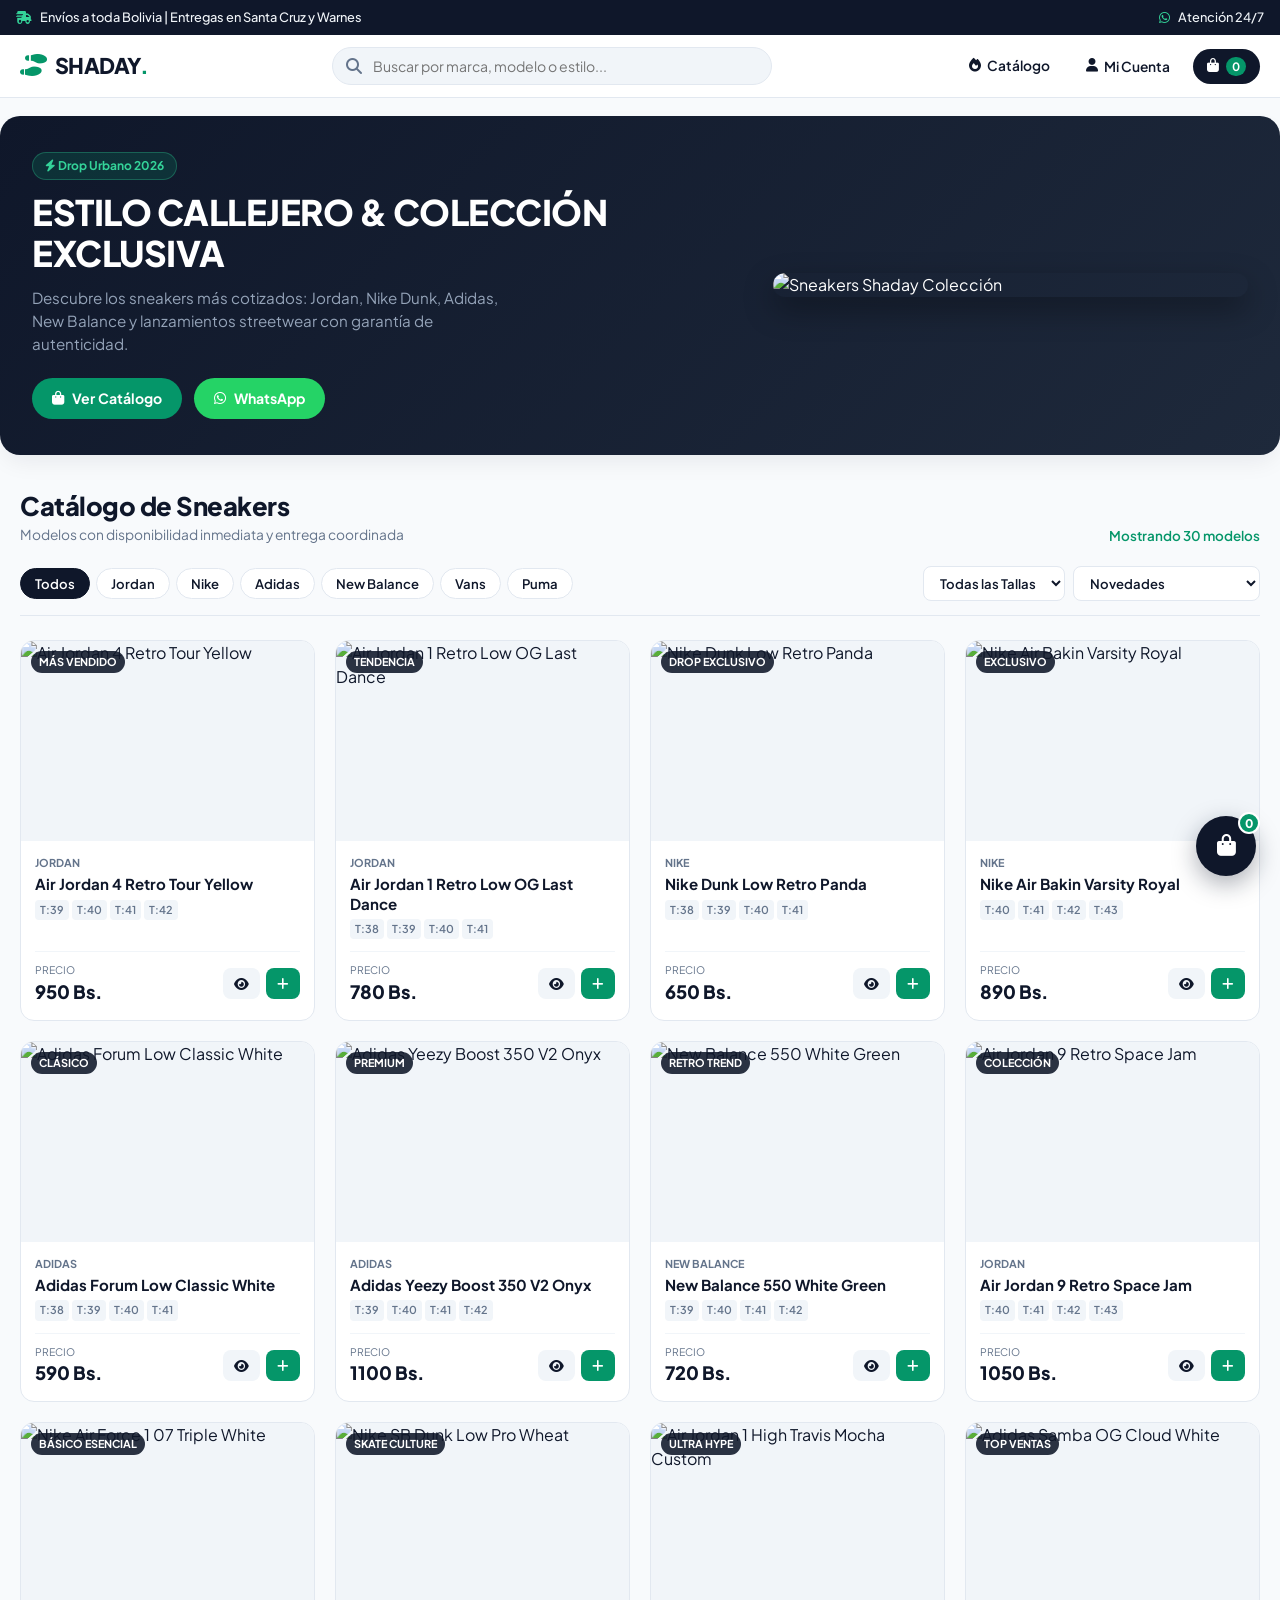
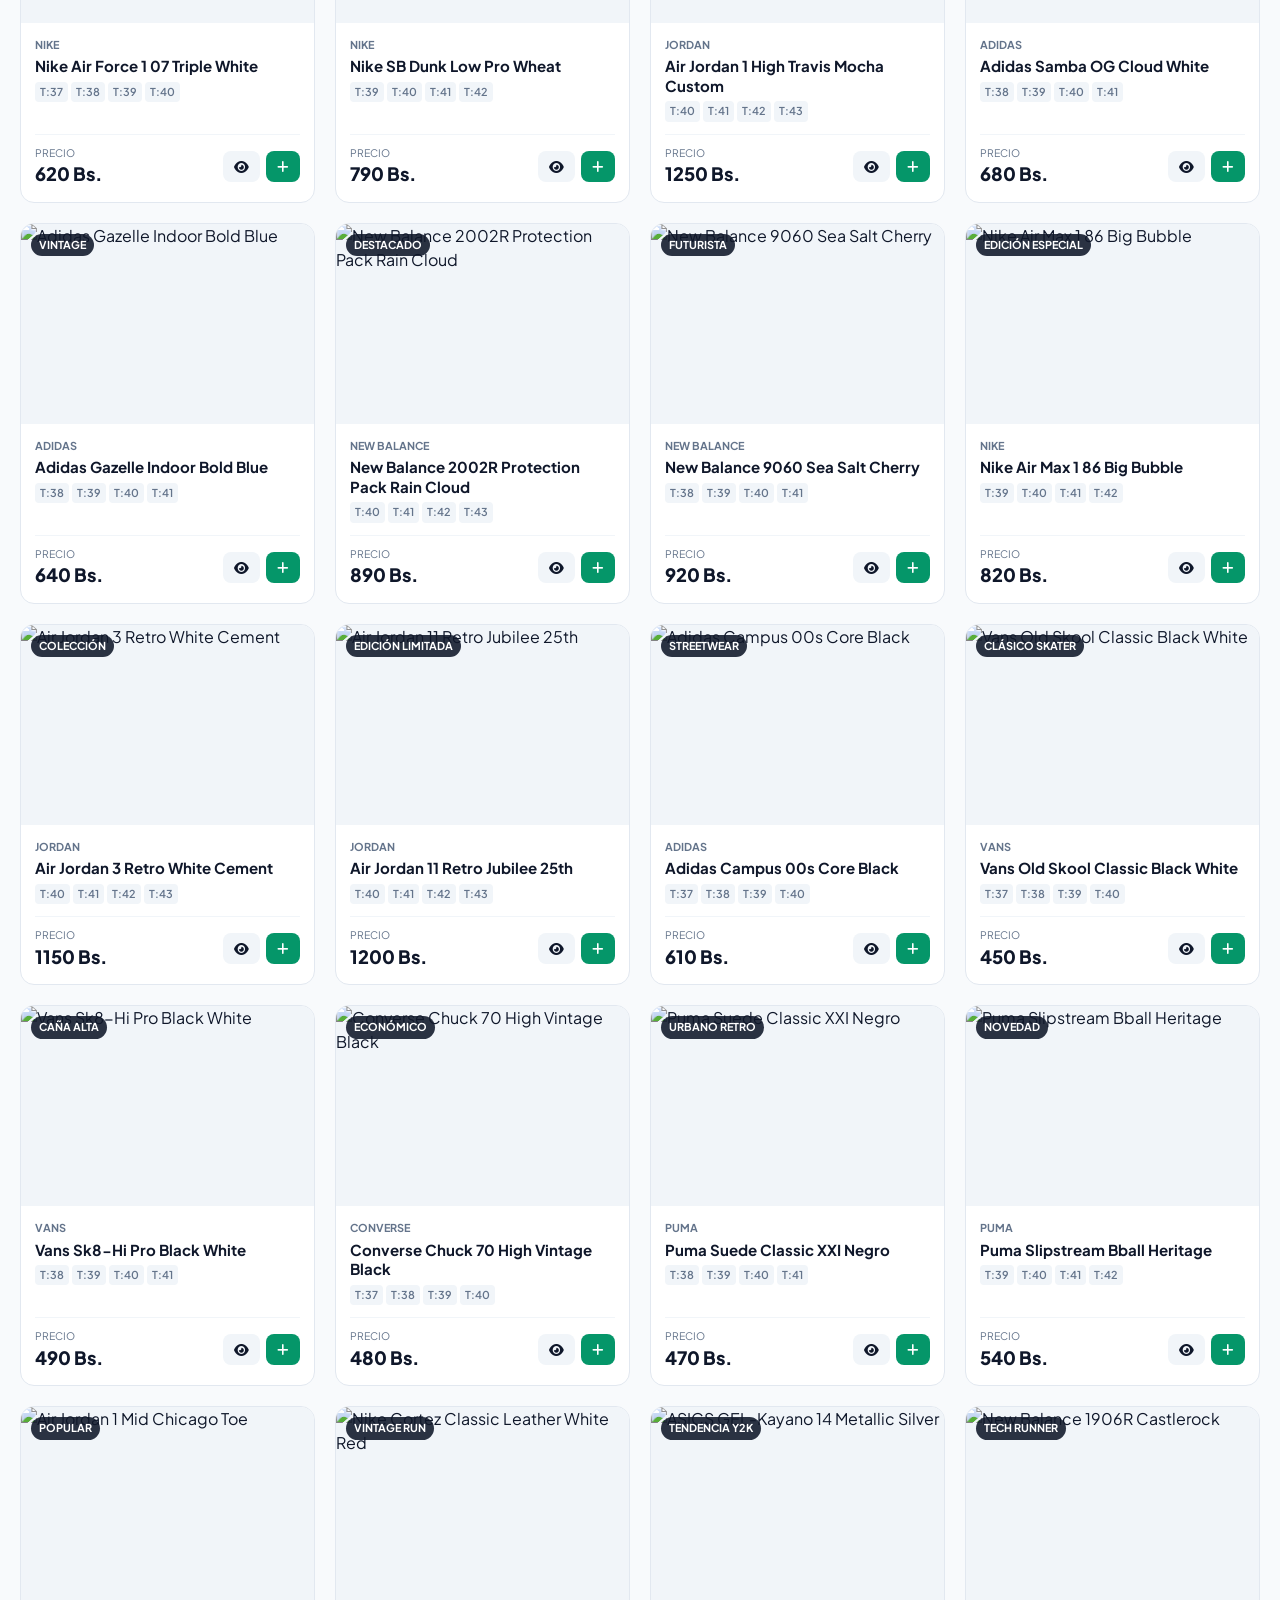
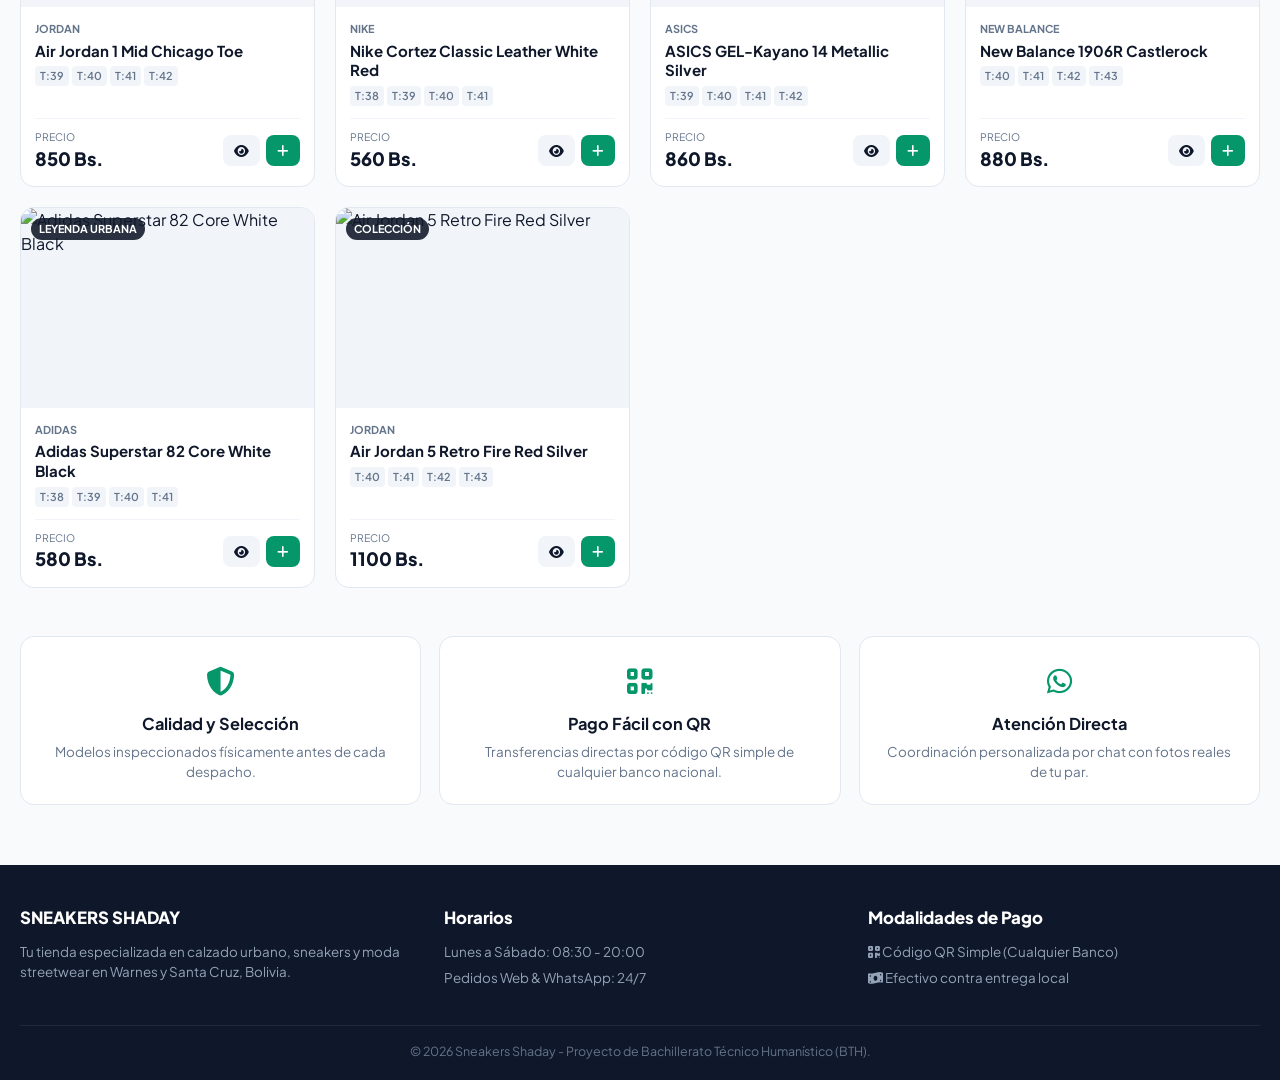
==== commit dd07b572: "Add files via upload" ====
--- a/index.html
+++ b/index.html
@@ -23,7 +23,7 @@
   <!-- Barra Superior Comercial -->
   <div class="top-announcement">
     <div class="announcement-content">
-      <span><i class="fa-solid fa-truck-fast"></i> Envíos a toda Bolivia | Entregas garantizadas en Santa Cruz y Warnes</span>
+      <span><i class="fa-solid fa-truck-fast"></i> Envíos a toda Bolivia | Entregas en Santa Cruz y Warnes</span>
       <span class="announcement-phone"><i class="fa-brands fa-whatsapp"></i> Atención 24/7</span>
     </div>
   </div>
@@ -52,7 +52,8 @@
           </button>
         </div>
 
-        <button id="cartBtn" class="cart-button" title="Ver Carrito">
+        <!-- Botón carrito en cabecera (escritorio) -->
+        <button id="cartBtn" class="cart-button-header" title="Ver Carrito">
           <i class="fa-solid fa-bag-shopping"></i>
           <span id="cartCount" class="cart-badge">0</span>
         </button>
@@ -67,9 +68,9 @@
       <h1>ESTILO CALLEJERO & COLECCIÓN EXCLUSIVA</h1>
       <p>Descubre los sneakers más cotizados: Jordan, Nike Dunk, Adidas, New Balance y lanzamientos streetwear con garantía de autenticidad.</p>
       <div class="hero-buttons">
-        <a href="#catalogo" class="btn-primary"><i class="fa-solid fa-bag-shopping"></i> Ver Catálogo Completo</a>
+        <a href="#catalogo" class="btn-primary"><i class="fa-solid fa-bag-shopping"></i> Ver Catálogo</a>
         <a href="https://wa.me/59175512345?text=Hola%20Sneakers%20Shaday,%20quiero%20hacer%20una%20consulta" target="_blank" class="btn-secondary">
-          <i class="fa-brands fa-whatsapp"></i> Consultar por WhatsApp
+          <i class="fa-brands fa-whatsapp"></i> WhatsApp
         </a>
       </div>
     </div>
@@ -146,6 +147,12 @@
     </div>
   </section>
 
+  <!-- BOTÓN FLOTANTE DEL CARRITO DE COMPRAS (SIEMPRE VISIBLE) -->
+  <button id="floatingCartBtn" class="floating-cart-btn" title="Ver Carrito de Compras" aria-label="Ver Carrito">
+    <i class="fa-solid fa-bag-shopping"></i>
+    <span id="floatingCartCount" class="floating-cart-badge">0</span>
+  </button>
+
   <!-- Modal: Detalle de Sneaker -->
   <div class="modal-overlay" id="productModal">
     <div class="modal-content modal-shoe-detail">
@@ -206,7 +213,7 @@
     </div>
   </div>
 
-  <!-- Carrito Lateral -->
+  <!-- Carrito Lateral (Drawer) -->
   <div class="cart-drawer-overlay" id="cartOverlay"></div>
   <aside class="cart-drawer" id="cartDrawer">
     <div class="cart-drawer-header">
--- a/styles.css
+++ b/styles.css
@@ -1,12 +1,11 @@
 /* ==========================================================================
-   SNEAKERS SHADAY - SISTEMA DE DISEÑO UX/UI UNIFICADO
-   Paleta: Obsidian (#0f172a), Slate (#1e293b), Esmeralda (#059669 / #10b981)
+   SNEAKERS SHADAY - SISTEMA DE DISEÑO UX/UI UNIFICADO & RESPONSIVO
    ========================================================================== */
 
 :root {
-  --color-primary: #0f172a;      /* Negro obsidiana elegante */
+  --color-primary: #0f172a;
   --color-primary-light: #1e293b;
-  --color-accent: #059669;       /* Esmeralda corporativo */
+  --color-accent: #059669;
   --color-accent-hover: #047857;
   --color-accent-soft: rgba(5, 150, 105, 0.12);
   --color-bg: #f8fafc;
@@ -35,7 +34,7 @@
 html, body {
   width: 100%;
   max-width: 100vw;
-  overflow-x: hidden; /* Elimina el desplazamiento fantasma hacia la derecha */
+  overflow-x: hidden;
   background-color: var(--color-bg);
   color: var(--color-text-main);
   line-height: 1.5;
@@ -45,9 +44,9 @@
 .top-announcement {
   background-color: var(--color-primary);
   color: #f1f5f9;
-  font-size: 0.85rem;
+  font-size: 0.8rem;
   font-weight: 500;
-  padding: 9px 20px;
+  padding: 8px 16px;
 }
 .announcement-content {
   max-width: 1280px;
@@ -75,33 +74,29 @@
 .header-container {
   max-width: 1280px;
   margin: 0 auto;
-  padding: 14px 24px;
+  padding: 12px 20px;
   display: flex;
   align-items: center;
   justify-content: space-between;
-  gap: 20px;
+  gap: 16px;
 }
 
 .brand-logo {
   display: flex;
   align-items: center;
-  gap: 10px;
+  gap: 8px;
   text-decoration: none;
   color: var(--color-primary);
-  font-size: 1.5rem;
+  font-size: 1.35rem;
   font-weight: 800;
   letter-spacing: -0.5px;
 }
-.brand-logo i {
-  color: var(--color-accent);
-}
-.brand-logo span span {
-  color: var(--color-accent);
-}
+.brand-logo i { color: var(--color-accent); }
+.brand-logo span span { color: var(--color-accent); }
 
 .search-bar {
   flex: 1;
-  max-width: 480px;
+  max-width: 440px;
   position: relative;
   display: flex;
   align-items: center;
@@ -113,11 +108,11 @@
 }
 .search-bar input {
   width: 100%;
-  padding: 10px 14px 10px 42px;
+  padding: 9px 14px 9px 40px;
   border-radius: 99px;
   border: 1px solid var(--color-border);
   background-color: #f1f5f9;
-  font-size: 0.9rem;
+  font-size: 0.88rem;
   outline: none;
   transition: var(--transition);
 }
@@ -130,7 +125,7 @@
 .header-actions {
   display: flex;
   align-items: center;
-  gap: 12px;
+  gap: 10px;
 }
 
 .nav-btn {
@@ -139,11 +134,11 @@
   background: transparent;
   border: 1px solid transparent;
   font-weight: 600;
-  font-size: 0.9rem;
+  font-size: 0.86rem;
   display: inline-flex;
   align-items: center;
   gap: 6px;
-  padding: 8px 14px;
+  padding: 7px 12px;
   border-radius: var(--radius-sm);
   cursor: pointer;
   transition: var(--transition);
@@ -153,44 +148,87 @@
   color: var(--color-accent);
 }
 
-.cart-button {
+.cart-button-header {
   background: var(--color-primary);
   color: white;
   border: none;
-  padding: 9px 16px;
+  padding: 8px 14px;
   border-radius: 99px;
   cursor: pointer;
-  display: flex;
-  align-items: center;
-  gap: 8px;
-  font-weight: 700;
-  font-size: 0.9rem;
+  display: inline-flex;
+  align-items: center;
+  gap: 7px;
+  font-weight: 700;
+  font-size: 0.85rem;
   transition: var(--transition);
 }
-.cart-button:hover {
+.cart-button-header:hover {
   background-color: var(--color-primary-light);
-  transform: translateY(-1px);
 }
 .cart-badge {
   background-color: var(--color-accent);
   color: white;
+  font-size: 0.72rem;
+  padding: 2px 6px;
+  border-radius: 99px;
+}
+
+/* ================= BOTÓN FLOTANTE DEL CARRITO (FAB) ================= */
+.floating-cart-btn {
+  position: fixed;
+  bottom: 24px;
+  right: 24px;
+  width: 60px;
+  height: 60px;
+  border-radius: 50%;
+  background: var(--color-primary);
+  color: #ffffff;
+  border: none;
+  box-shadow: 0 8px 24px rgba(15, 23, 42, 0.35);
+  display: flex;
+  align-items: center;
+  justify-content: center;
+  font-size: 1.35rem;
+  cursor: pointer;
+  z-index: 1050;
+  transition: transform 0.2s ease, background-color 0.2s ease;
+}
+.floating-cart-btn:hover {
+  background-color: var(--color-accent);
+  transform: scale(1.08);
+}
+.floating-cart-btn:active {
+  transform: scale(0.95);
+}
+.floating-cart-badge {
+  position: absolute;
+  top: -4px;
+  right: -4px;
+  background-color: var(--color-accent);
+  color: white;
   font-size: 0.75rem;
-  padding: 2px 7px;
+  font-weight: 800;
+  min-width: 22px;
+  height: 22px;
   border-radius: 99px;
+  display: flex;
+  align-items: center;
+  justify-content: center;
+  border: 2px solid white;
 }
 
 /* Hero Section */
 .hero-section {
   max-width: 1280px;
-  margin: 24px auto;
-  padding: 44px;
+  margin: 18px auto;
+  padding: 36px 32px;
   background: linear-gradient(135deg, #0f172a 0%, #1e293b 100%);
   border-radius: var(--radius-lg);
   color: #fff;
   display: grid;
   grid-template-columns: 1.2fr 0.8fr;
   align-items: center;
-  gap: 32px;
+  gap: 28px;
   box-shadow: var(--shadow-md);
 }
 
@@ -198,43 +236,43 @@
   display: inline-block;
   background: rgba(5, 150, 105, 0.2);
   color: #34d399;
-  padding: 5px 14px;
+  padding: 4px 12px;
   border-radius: 99px;
-  font-size: 0.8rem;
-  font-weight: 700;
-  margin-bottom: 16px;
+  font-size: 0.75rem;
+  font-weight: 700;
+  margin-bottom: 12px;
   border: 1px solid rgba(52, 211, 153, 0.3);
 }
 
 .hero-content h1 {
-  font-size: 2.6rem;
+  font-size: 2.2rem;
   font-weight: 800;
   line-height: 1.15;
-  margin-bottom: 16px;
+  margin-bottom: 14px;
   letter-spacing: -0.5px;
 }
 
 .hero-content p {
   color: #94a3b8;
-  font-size: 1.02rem;
-  margin-bottom: 26px;
-  max-width: 500px;
+  font-size: 0.95rem;
+  margin-bottom: 22px;
+  max-width: 480px;
 }
 
 .hero-buttons {
   display: flex;
-  gap: 14px;
+  gap: 12px;
   flex-wrap: wrap;
 }
 
 .btn-primary {
   background-color: var(--color-accent);
   color: #fff;
-  padding: 11px 22px;
+  padding: 10px 20px;
   border-radius: 99px;
   text-decoration: none;
   font-weight: 700;
-  font-size: 0.92rem;
+  font-size: 0.88rem;
   display: inline-flex;
   align-items: center;
   gap: 8px;
@@ -250,11 +288,11 @@
 .btn-secondary {
   background-color: var(--color-whatsapp);
   color: #fff;
-  padding: 11px 22px;
+  padding: 10px 20px;
   border-radius: 99px;
   text-decoration: none;
   font-weight: 700;
-  font-size: 0.92rem;
+  font-size: 0.88rem;
   display: inline-flex;
   align-items: center;
   gap: 8px;
@@ -271,36 +309,36 @@
 }
 .hero-img {
   width: 100%;
-  max-height: 320px;
+  max-height: 280px;
   object-fit: cover;
   border-radius: var(--radius-md);
-  box-shadow: 0 15px 35px rgba(0,0,0,0.4);
+  box-shadow: 0 12px 30px rgba(0,0,0,0.35);
 }
 
 /* Catálogo */
 .catalog-section {
   max-width: 1280px;
-  margin: 40px auto;
-  padding: 0 24px;
+  margin: 32px auto;
+  padding: 0 20px;
 }
 
 .section-header {
   display: flex;
   justify-content: space-between;
   align-items: flex-end;
-  margin-bottom: 24px;
+  margin-bottom: 20px;
 }
 .section-title {
-  font-size: 1.85rem;
+  font-size: 1.6rem;
   font-weight: 800;
   letter-spacing: -0.5px;
 }
 .section-subtitle {
   color: var(--color-text-muted);
-  font-size: 0.92rem;
+  font-size: 0.86rem;
 }
 .filter-count {
-  font-size: 0.88rem;
+  font-size: 0.84rem;
   font-weight: 600;
   color: var(--color-accent);
 }
@@ -310,15 +348,15 @@
   justify-content: space-between;
   align-items: center;
   flex-wrap: wrap;
-  gap: 16px;
-  margin-bottom: 28px;
-  padding-bottom: 16px;
+  gap: 14px;
+  margin-bottom: 24px;
+  padding-bottom: 14px;
   border-bottom: 1px solid var(--color-border);
 }
 
 .category-pills {
   display: flex;
-  gap: 8px;
+  gap: 6px;
   flex-wrap: wrap;
 }
 
@@ -326,11 +364,12 @@
   border: 1px solid var(--color-border);
   background: white;
   color: var(--color-text-main);
-  padding: 7px 16px;
+  padding: 6px 14px;
   border-radius: 99px;
-  font-size: 0.86rem;
+  font-size: 0.82rem;
   font-weight: 600;
   cursor: pointer;
+  white-space: nowrap;
   transition: var(--transition);
 }
 .pill:hover {
@@ -345,14 +384,14 @@
 
 .secondary-filters {
   display: flex;
-  gap: 10px;
+  gap: 8px;
 }
 .filter-select {
-  padding: 8px 14px;
+  padding: 7px 12px;
   border-radius: var(--radius-sm);
   border: 1px solid var(--color-border);
   background: white;
-  font-size: 0.86rem;
+  font-size: 0.82rem;
   font-weight: 600;
   color: var(--color-text-main);
   outline: none;
@@ -362,8 +401,8 @@
 /* Grid de Productos */
 .products-grid {
   display: grid;
-  grid-template-columns: repeat(auto-fill, minmax(270px, 1fr));
-  gap: 24px;
+  grid-template-columns: repeat(auto-fill, minmax(260px, 1fr));
+  gap: 20px;
 }
 
 .product-card {
@@ -384,13 +423,13 @@
 
 .product-badge {
   position: absolute;
-  top: 12px;
-  left: 12px;
+  top: 10px;
+  left: 10px;
   background: rgba(15, 23, 42, 0.88);
   color: #fff;
-  font-size: 0.7rem;
-  font-weight: 700;
-  padding: 4px 10px;
+  font-size: 0.68rem;
+  font-weight: 700;
+  padding: 3px 8px;
   border-radius: 99px;
   text-transform: uppercase;
   z-index: 2;
@@ -398,7 +437,7 @@
 
 .card-img-box {
   width: 100%;
-  height: 220px;
+  height: 200px;
   background-color: #f1f5f9;
   display: flex;
   align-items: center;
@@ -417,21 +456,21 @@
 }
 
 .card-info {
-  padding: 16px;
+  padding: 14px;
   display: flex;
   flex-direction: column;
   flex: 1;
 }
 .brand-label {
-  font-size: 0.72rem;
+  font-size: 0.68rem;
   font-weight: 700;
   color: var(--color-text-muted);
   text-transform: uppercase;
 }
 .product-title {
-  font-size: 1rem;
-  font-weight: 700;
-  margin: 4px 0 8px 0;
+  font-size: 0.94rem;
+  font-weight: 700;
+  margin: 3px 0 6px 0;
   line-height: 1.3;
   color: var(--color-text-main);
   cursor: pointer;
@@ -442,14 +481,14 @@
 
 .sizes-preview {
   display: flex;
-  gap: 4px;
-  margin-bottom: 14px;
+  gap: 3px;
+  margin-bottom: 12px;
   flex-wrap: wrap;
 }
 .size-mini-tag {
-  font-size: 0.7rem;
+  font-size: 0.68rem;
   background: #f1f5f9;
-  padding: 2px 6px;
+  padding: 2px 5px;
   border-radius: 4px;
   color: var(--color-text-muted);
   font-weight: 600;
@@ -460,31 +499,31 @@
   display: flex;
   align-items: center;
   justify-content: space-between;
-  padding-top: 12px;
+  padding-top: 10px;
   border-top: 1px solid #f1f5f9;
 }
 .price-label {
-  font-size: 0.68rem;
+  font-size: 0.65rem;
   color: var(--color-text-muted);
   text-transform: uppercase;
   display: block;
 }
 .product-price {
-  font-size: 1.2rem;
+  font-size: 1.15rem;
   font-weight: 800;
   color: var(--color-text-main);
 }
 
 .card-actions {
   display: flex;
-  gap: 8px;
+  gap: 6px;
 }
 .btn-card-details, .btn-card-add {
   border: none;
-  padding: 8px 12px;
+  padding: 7px 11px;
   border-radius: var(--radius-sm);
   font-weight: 600;
-  font-size: 0.85rem;
+  font-size: 0.82rem;
   cursor: pointer;
   transition: var(--transition);
 }
@@ -503,34 +542,34 @@
 /* Ventajas */
 .features-section {
   max-width: 1280px;
-  margin: 60px auto;
-  padding: 0 24px;
+  margin: 48px auto;
+  padding: 0 20px;
   display: grid;
-  grid-template-columns: repeat(auto-fit, minmax(260px, 1fr));
-  gap: 20px;
+  grid-template-columns: repeat(auto-fit, minmax(240px, 1fr));
+  gap: 18px;
 }
 .feature-card {
   background: white;
   border: 1px solid var(--color-border);
-  padding: 26px;
+  padding: 22px;
   border-radius: var(--radius-md);
   text-align: center;
 }
 .feature-icon {
-  font-size: 2rem;
+  font-size: 1.8rem;
   color: var(--color-accent);
-  margin-bottom: 12px;
+  margin-bottom: 10px;
 }
 .feature-card h3 {
-  font-size: 1.1rem;
-  margin-bottom: 6px;
+  font-size: 1.02rem;
+  margin-bottom: 5px;
 }
 .feature-card p {
   color: var(--color-text-muted);
-  font-size: 0.88rem;
-}
-
-/* ================= MODAL RESPONSIVO ================= */
+  font-size: 0.84rem;
+}
+
+/* Modales */
 .modal-overlay {
   position: fixed;
   inset: 0;
@@ -539,13 +578,10 @@
   display: none;
   align-items: center;
   justify-content: center;
-  z-index: 1000;
-  padding: 16px;
-  overflow-y: auto;
-}
-.modal-overlay.active {
-  display: flex;
-}
+  z-index: 1200;
+  padding: 14px;
+}
+.modal-overlay.active { display: flex; }
 
 .modal-content {
   background: white;
@@ -553,36 +589,36 @@
   border-radius: var(--radius-lg);
   position: relative;
   box-shadow: 0 25px 50px -12px rgba(0, 0, 0, 0.25);
-  max-height: 90vh;
+  max-height: 88vh;
   display: flex;
   flex-direction: column;
 }
 
 .modal-shoe-detail {
-  max-width: 820px;
+  max-width: 800px;
   overflow: hidden;
 }
 
 .modal-auth-box {
-  max-width: 420px;
-  padding: 28px;
+  max-width: 400px;
+  padding: 24px;
 }
 
 .modal-body-scrollable {
   overflow-y: auto;
   -webkit-overflow-scrolling: touch;
-  max-height: calc(90vh - 20px);
+  max-height: calc(88vh - 20px);
 }
 
 .close-modal-btn {
   position: absolute;
-  top: 14px;
-  right: 16px;
+  top: 12px;
+  right: 14px;
   background: #f1f5f9;
   border: none;
-  font-size: 1.5rem;
-  width: 36px;
-  height: 36px;
+  font-size: 1.4rem;
+  width: 34px;
+  height: 34px;
   border-radius: 50%;
   cursor: pointer;
   display: flex;
@@ -590,7 +626,6 @@
   justify-content: center;
   color: var(--color-text-main);
   z-index: 10;
-  transition: var(--transition);
 }
 .close-modal-btn:hover { background: #e2e8f0; }
 
@@ -603,66 +638,64 @@
   display: flex;
   align-items: center;
   justify-content: center;
-  padding: 24px;
+  padding: 20px;
 }
 .modal-img-col img {
   width: 100%;
-  max-height: 340px;
+  max-height: 300px;
   object-fit: cover;
   border-radius: var(--radius-md);
 }
 
 .modal-info-col {
-  padding: 32px 28px;
+  padding: 26px 22px;
   display: flex;
   flex-direction: column;
 }
 .modal-brand {
-  font-size: 0.78rem;
+  font-size: 0.74rem;
   font-weight: 700;
   color: var(--color-text-muted);
   text-transform: uppercase;
 }
 .modal-title {
-  font-size: 1.5rem;
+  font-size: 1.35rem;
   font-weight: 800;
-  margin: 4px 0 10px 0;
+  margin: 4px 0 8px 0;
   line-height: 1.25;
 }
 .modal-price {
-  font-size: 1.7rem;
+  font-size: 1.55rem;
   font-weight: 800;
   color: var(--color-accent);
-  margin-bottom: 12px;
+  margin-bottom: 10px;
 }
 .modal-desc {
   color: var(--color-text-muted);
-  font-size: 0.9rem;
+  font-size: 0.86rem;
+  margin-bottom: 16px;
+}
+
+.size-selector-title {
+  font-size: 0.82rem;
+  font-weight: 700;
+  margin-bottom: 6px;
+}
+.modal-sizes-grid {
+  display: flex;
+  gap: 6px;
+  flex-wrap: wrap;
   margin-bottom: 20px;
 }
-
-.size-selector-title {
-  font-size: 0.85rem;
-  font-weight: 700;
-  margin-bottom: 8px;
-}
-.modal-sizes-grid {
-  display: flex;
-  gap: 8px;
-  flex-wrap: wrap;
-  margin-bottom: 24px;
-}
 .size-btn {
-  padding: 8px 14px;
+  padding: 7px 12px;
   border: 1px solid var(--color-border);
   background: white;
   border-radius: var(--radius-sm);
-  font-size: 0.88rem;
-  font-weight: 700;
-  cursor: pointer;
-  transition: var(--transition);
-}
-.size-btn:hover { border-color: var(--color-primary); }
+  font-size: 0.84rem;
+  font-weight: 700;
+  cursor: pointer;
+}
 .size-btn.selected {
   background: var(--color-primary);
   color: white;
@@ -672,80 +705,73 @@
 .modal-actions {
   display: flex;
   flex-direction: column;
-  gap: 10px;
+  gap: 8px;
   margin-top: auto;
 }
 .btn-modal-whatsapp {
   background-color: var(--color-whatsapp);
   color: white;
   border: none;
-  padding: 12px;
+  padding: 11px;
   border-radius: var(--radius-sm);
-  font-size: 0.95rem;
+  font-size: 0.9rem;
   font-weight: 700;
   cursor: pointer;
   display: flex;
   align-items: center;
   justify-content: center;
   gap: 8px;
-  transition: var(--transition);
-}
-.btn-modal-whatsapp:hover { background-color: var(--color-whatsapp-hover); }
-
+}
 .btn-modal-cart {
   background-color: var(--color-primary);
   color: white;
   border: none;
-  padding: 12px;
+  padding: 11px;
   border-radius: var(--radius-sm);
-  font-size: 0.95rem;
+  font-size: 0.9rem;
   font-weight: 700;
   cursor: pointer;
   display: flex;
   align-items: center;
   justify-content: center;
   gap: 8px;
-  transition: var(--transition);
-}
-.btn-modal-cart:hover { background-color: var(--color-primary-light); }
+}
 
 /* Formulario Auth */
 .auth-tabs {
   display: flex;
-  gap: 10px;
-  margin-bottom: 20px;
+  gap: 8px;
+  margin-bottom: 16px;
   border-bottom: 1px solid var(--color-border);
-  padding-bottom: 12px;
+  padding-bottom: 10px;
 }
 .auth-subtitle {
   color: var(--color-text-muted);
-  font-size: 0.85rem;
-  margin-bottom: 16px;
+  font-size: 0.82rem;
+  margin-bottom: 14px;
 }
 .form-group-ui {
-  margin-bottom: 14px;
+  margin-bottom: 12px;
 }
 .form-group-ui label {
   display: block;
-  font-size: 0.8rem;
-  font-weight: 700;
-  margin-bottom: 4px;
+  font-size: 0.78rem;
+  font-weight: 700;
+  margin-bottom: 3px;
 }
 .form-group-ui input {
   width: 100%;
-  padding: 10px 12px;
+  padding: 9px 11px;
   border-radius: var(--radius-sm);
   border: 1px solid var(--color-border);
-  font-size: 0.9rem;
+  font-size: 0.86rem;
   outline: none;
 }
-.form-group-ui input:focus {
-  border-color: var(--color-accent);
-}
+.form-group-ui input:focus { border-color: var(--color-accent); }
 .btn-block {
   width: 100%;
   justify-content: center;
-  margin-top: 10px;
+  margin-top: 8px;
 }
 
 /* Carrito Lateral */
@@ -755,7 +781,7 @@
   background: rgba(15, 23, 42, 0.5);
   backdrop-filter: blur(2px);
   display: none;
-  z-index: 1100;
+  z-index: 1300;
 }
 .cart-drawer-overlay.active { display: block; }
 
@@ -764,29 +790,29 @@
   top: 0;
   right: -420px;
   width: 100%;
-  max-width: 400px;
+  max-width: 380px;
   height: 100%;
   background: white;
-  z-index: 1200;
+  z-index: 1400;
   display: flex;
   flex-direction: column;
   box-shadow: -10px 0 30px rgba(0, 0, 0, 0.15);
-  transition: right 0.32s ease;
+  transition: right 0.3s ease;
 }
 .cart-drawer.active { right: 0; }
 
 .cart-drawer-header {
-  padding: 20px;
+  padding: 16px 20px;
   border-bottom: 1px solid var(--color-border);
   display: flex;
   justify-content: space-between;
   align-items: center;
 }
-.cart-drawer-header h3 { font-size: 1.15rem; font-weight: 800; }
+.cart-drawer-header h3 { font-size: 1.1rem; font-weight: 800; }
 .close-cart-btn {
   background: transparent;
   border: none;
-  font-size: 1.6rem;
+  font-size: 1.5rem;
   cursor: pointer;
   color: var(--color-text-muted);
 }
@@ -794,28 +820,28 @@
 .cart-items-container {
   flex: 1;
   overflow-y: auto;
-  padding: 20px;
+  padding: 16px;
   display: flex;
   flex-direction: column;
-  gap: 16px;
+  gap: 14px;
 }
 .cart-item {
   display: flex;
-  gap: 12px;
-  padding-bottom: 14px;
+  gap: 10px;
+  padding-bottom: 12px;
   border-bottom: 1px solid var(--color-border);
   align-items: center;
 }
 .cart-item-img {
-  width: 60px;
-  height: 60px;
+  width: 54px;
+  height: 54px;
   object-fit: cover;
   border-radius: var(--radius-sm);
   background: #f1f5f9;
 }
 .cart-item-info { flex: 1; }
-.cart-item-info h4 { font-size: 0.9rem; font-weight: 700; }
-.cart-item-info p { font-size: 0.78rem; color: var(--color-text-muted); }
+.cart-item-info h4 { font-size: 0.85rem; font-weight: 700; }
+.cart-item-info p { font-size: 0.75rem; color: var(--color-text-muted); }
 .cart-item-remove {
   background: transparent;
   border: none;
@@ -825,43 +851,40 @@
 }
 
 .cart-drawer-footer {
-  padding: 20px;
+  padding: 16px;
   border-top: 1px solid var(--color-border);
   background: #f8fafc;
   display: flex;
   flex-direction: column;
-  gap: 10px;
+  gap: 8px;
 }
 .cart-subtotal {
   display: flex;
   justify-content: space-between;
-  font-size: 1.1rem;
-  margin-bottom: 4px;
+  font-size: 1.05rem;
+  margin-bottom: 2px;
 }
 .btn-whatsapp-checkout {
   background-color: var(--color-whatsapp);
   color: white;
   border: none;
-  padding: 13px;
+  padding: 12px;
   border-radius: var(--radius-sm);
-  font-size: 0.95rem;
-  font-weight: 700;
-  cursor: pointer;
-  display: flex;
-  align-items: center;
-  justify-content: center;
-  gap: 8px;
-  transition: var(--transition);
-}
-.btn-whatsapp-checkout:hover { background-color: var(--color-whatsapp-hover); }
-
+  font-size: 0.92rem;
+  font-weight: 700;
+  cursor: pointer;
+  display: flex;
+  align-items: center;
+  justify-content: center;
+  gap: 6px;
+}
 .btn-clear-cart {
   background: transparent;
   border: 1px solid var(--color-border);
   color: var(--color-text-muted);
-  padding: 8px;
+  padding: 7px;
   border-radius: var(--radius-sm);
-  font-size: 0.85rem;
+  font-size: 0.8rem;
   font-weight: 600;
   cursor: pointer;
 }
@@ -870,47 +893,94 @@
 .main-footer {
   background: var(--color-primary);
   color: white;
-  padding: 50px 24px 20px 24px;
-  margin-top: 80px;
+  padding: 40px 20px 20px 20px;
+  margin-top: 60px;
 }
 .footer-container {
   max-width: 1280px;
   margin: 0 auto;
   display: grid;
-  grid-template-columns: repeat(auto-fit, minmax(260px, 1fr));
-  gap: 40px;
-  padding-bottom: 40px;
+  grid-template-columns: repeat(auto-fit, minmax(240px, 1fr));
+  gap: 32px;
+  padding-bottom: 30px;
   border-bottom: 1px solid #1e293b;
 }
-.footer-col h3, .footer-col h4 { margin-bottom: 14px; font-weight: 800; }
-.footer-col p { color: #94a3b8; font-size: 0.88rem; margin-bottom: 6px; }
+.footer-col h3, .footer-col h4 { margin-bottom: 12px; font-weight: 800; font-size: 1.05rem; }
+.footer-col p { color: #94a3b8; font-size: 0.84rem; margin-bottom: 6px; }
 .footer-bottom {
   max-width: 1280px;
-  margin: 20px auto 0 auto;
+  margin: 16px auto 0 auto;
   text-align: center;
   color: #64748b;
-  font-size: 0.82rem;
-}
-
-/* Responsividad Móvil */
-@media (max-width: 900px) {
+  font-size: 0.78rem;
+}
+
+/* ================= AJUSTES RESPONSIVOS MÓVIL (UX/UI NATIVO) ================= */
+@media (max-width: 768px) {
+  /* Filtro deslizable horizontal estilo app */
+  .category-pills {
+    display: flex;
+    flex-wrap: nowrap;
+    overflow-x: auto;
+    -webkit-overflow-scrolling: touch;
+    padding-bottom: 8px;
+    width: 100%;
+    scrollbar-width: none;
+  }
+  .category-pills::-webkit-scrollbar { display: none; }
+  
+  .filters-container {
+    flex-direction: column;
+    align-items: stretch;
+  }
+  .secondary-filters {
+    width: 100%;
+    display: flex;
+    justify-content: space-between;
+  }
+  .secondary-filters select {
+    flex: 1;
+  }
+  
   .hero-section {
     grid-template-columns: 1fr;
     text-align: center;
-    padding: 30px 20px;
+    padding: 24px 16px;
   }
-  .hero-content p { margin: 0 auto 20px auto; }
+  .hero-content h1 { font-size: 1.85rem; }
+  .hero-content p { font-size: 0.88rem; margin: 0 auto 18px auto; }
   .hero-buttons { justify-content: center; }
+
   .modal-grid { grid-template-columns: 1fr; }
   .modal-img-col { padding: 12px; }
-  .modal-img-col img { max-height: 240px; }
-  .modal-info-col { padding: 20px; }
+  .modal-img-col img { max-height: 200px; }
+  .modal-info-col { padding: 16px; }
+  
+  /* Ajuste de tarjetas de productos en celular */
+  .products-grid {
+    grid-template-columns: repeat(auto-fill, minmax(160px, 1fr));
+    gap: 12px;
+  }
+  .card-img-box { height: 150px; }
+  .card-info { padding: 10px; }
+  .product-title { font-size: 0.84rem; margin: 2px 0 4px 0; }
+  .product-price { font-size: 1rem; }
+  .btn-card-details, .btn-card-add { padding: 5px 8px; font-size: 0.75rem; }
 }
 
 @media (max-width: 600px) {
   .search-bar { display: none; }
   .announcement-phone { display: none; }
-  .header-container { padding: 10px 16px; }
-  .hero-content h1 { font-size: 1.9rem; }
-  .section-header { flex-direction: column; align-items: flex-start; gap: 8px; }
+  .cart-button-header { display: none; /* En celular el botón principal es el flotante */ }
+  .header-container { padding: 10px 14px; }
+  .section-title { font-size: 1.35rem; }
+  
+  /* Botón flotante en celular bien proporcionado */
+  .floating-cart-btn {
+    bottom: 20px;
+    right: 20px;
+    width: 54px;
+    height: 54px;
+    font-size: 1.25rem;
+  }
 }
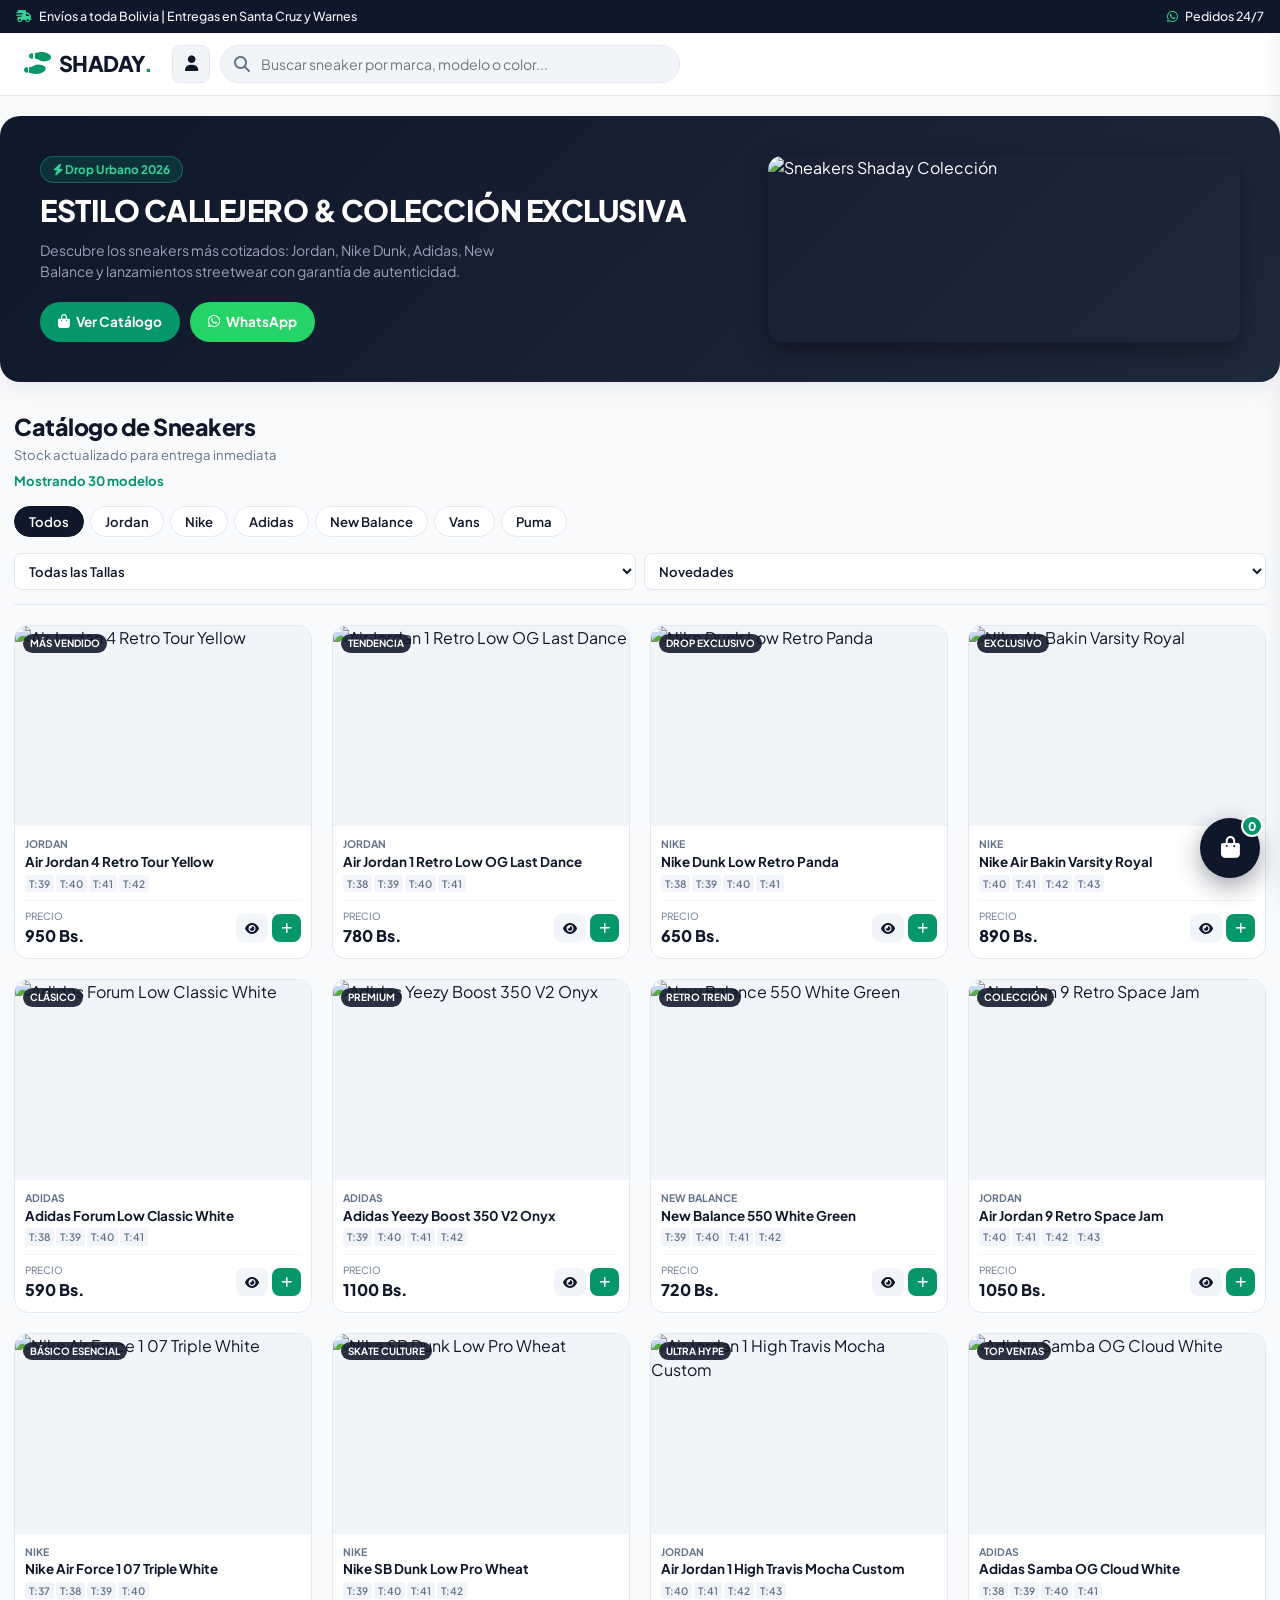
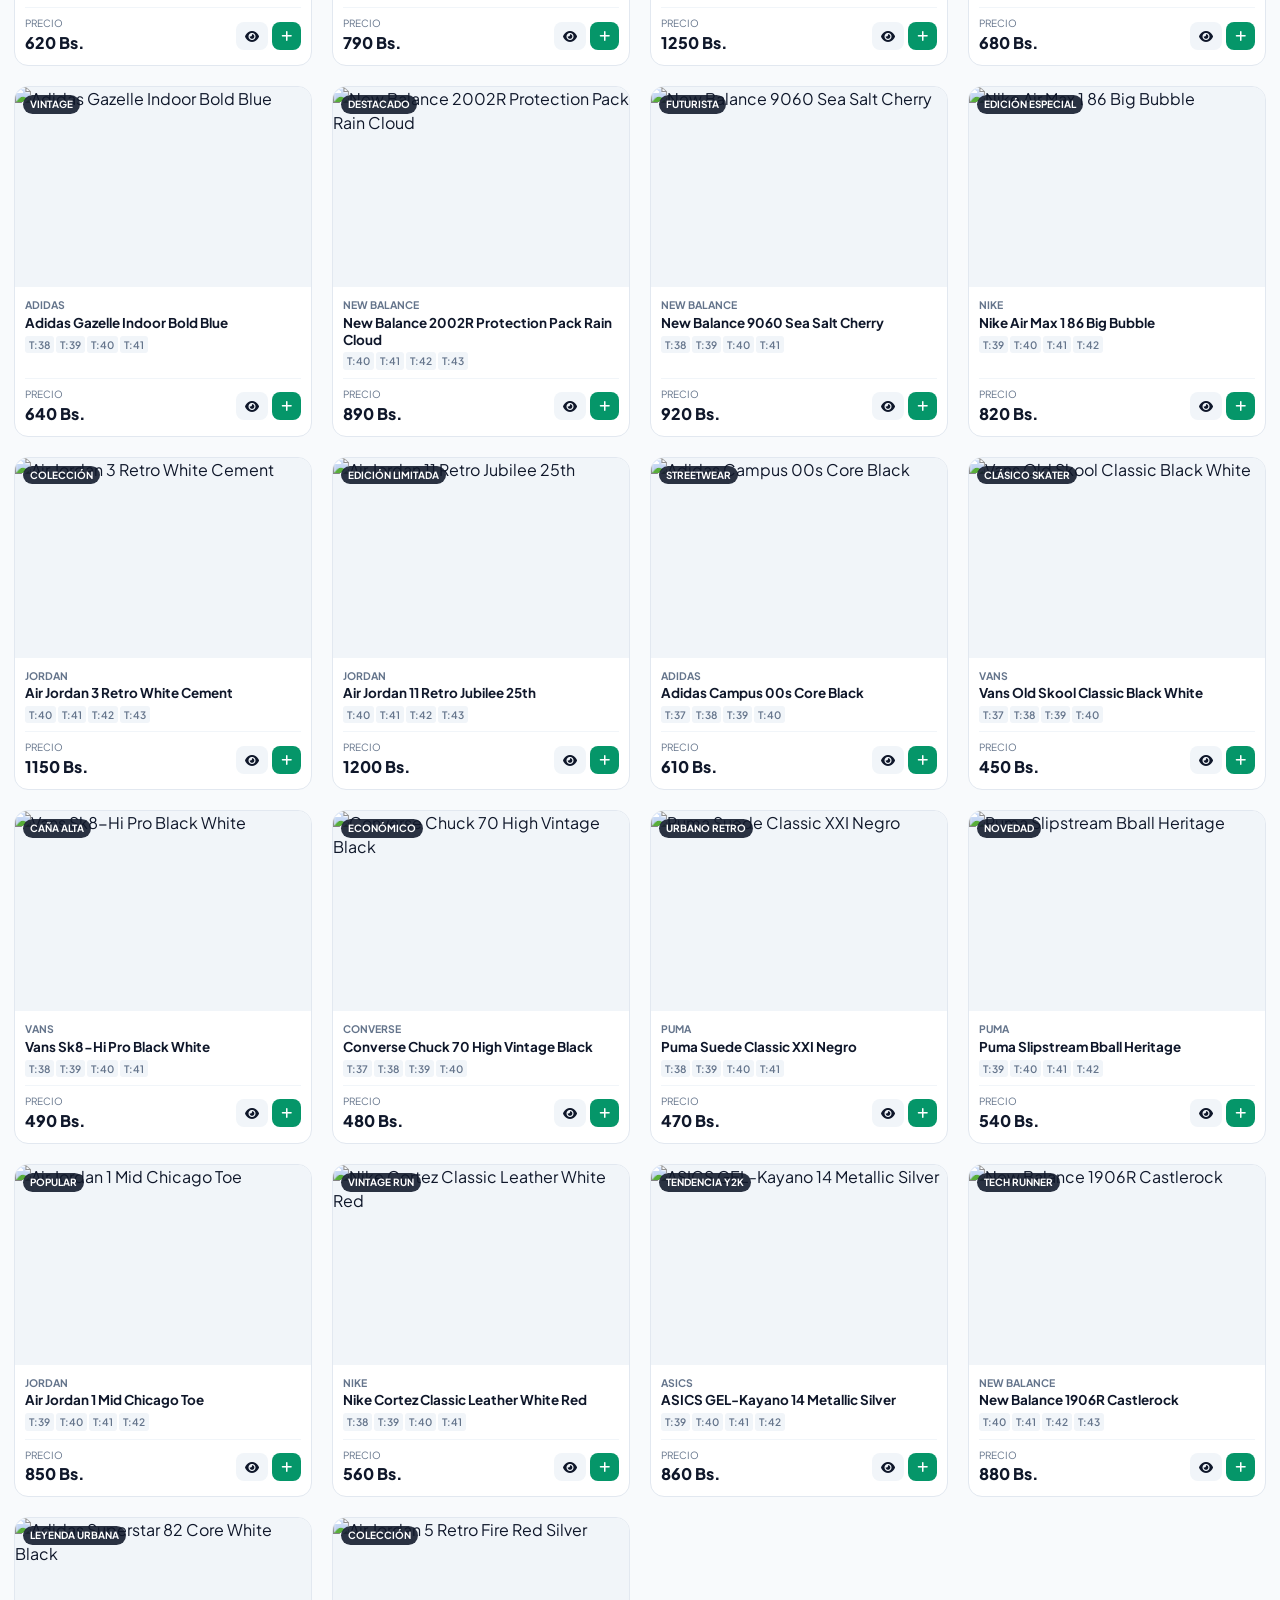
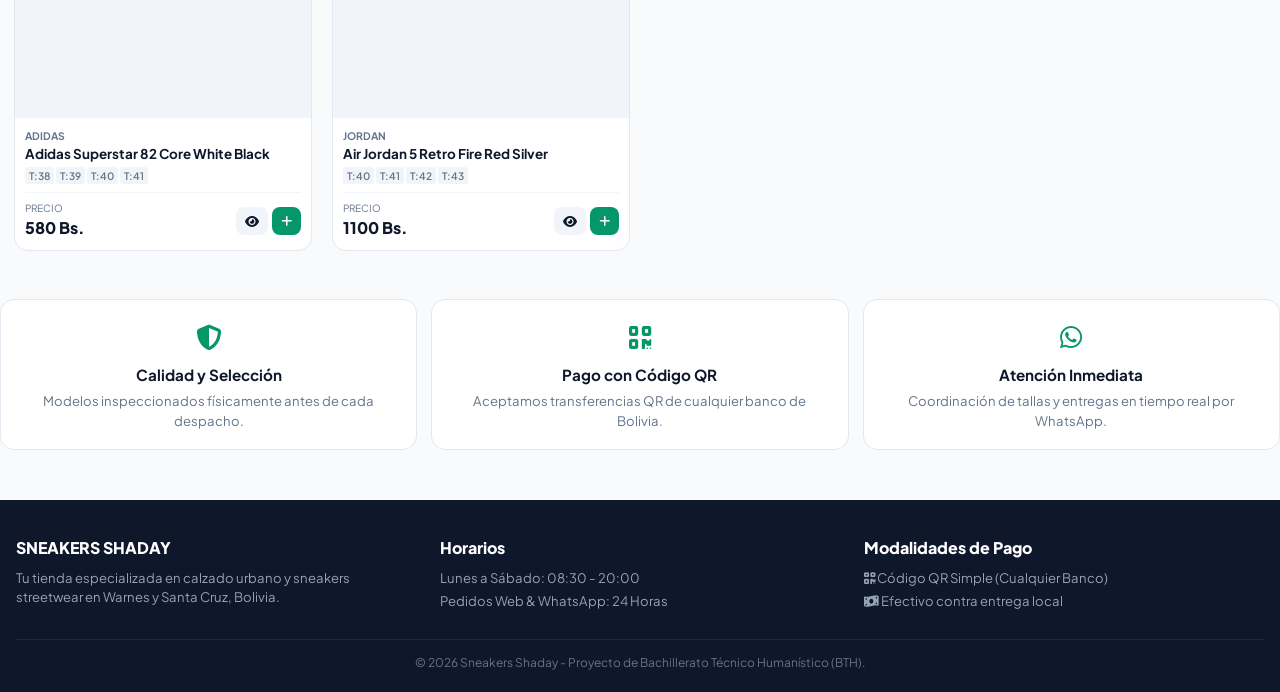
==== commit 5225cf28: "Add files via upload" ====
--- a/index.html
+++ b/index.html
@@ -2,7 +2,7 @@
 <html lang="es">
 <head>
   <meta charset="UTF-8" />
-  <meta name="viewport" content="width=device-width, initial-scale=1.0" />
+  <meta name="viewport" content="width=device-width, initial-scale=1.0, maximum-scale=1.0, user-scalable=no" />
   <title>Sneakers Shaday | Tienda de Sneakers Urbanos</title>
   <meta name="description" content="Catálogo exclusivo de sneakers urbanos y calzados streetwear en Santa Cruz y Warnes, Bolivia." />
   
@@ -20,44 +20,41 @@
 </head>
 <body>
 
-  <!-- Barra Superior Comercial -->
+  <!-- Barra Superior de Avisos -->
   <div class="top-announcement">
     <div class="announcement-content">
       <span><i class="fa-solid fa-truck-fast"></i> Envíos a toda Bolivia | Entregas en Santa Cruz y Warnes</span>
-      <span class="announcement-phone"><i class="fa-brands fa-whatsapp"></i> Atención 24/7</span>
+      <span class="announcement-tag"><i class="fa-brands fa-whatsapp"></i> Pedidos 24/7</span>
     </div>
   </div>
 
-  <!-- Cabecera Principal -->
+  <!-- Cabecera Principal Adaptativa -->
   <header class="main-header">
     <div class="header-container">
-      <a href="index.html" class="brand-logo">
-        <i class="fa-solid fa-shoe-prints"></i>
-        <span>SHADAY<span>.</span></span>
-      </a>
-
-      <!-- Buscador en tiempo real -->
-      <div class="search-bar">
-        <i class="fa-solid fa-magnifying-glass"></i>
-        <input type="text" id="searchInput" placeholder="Buscar por marca, modelo o estilo..." />
-      </div>
-
-      <!-- Acciones de Cabecera -->
-      <div class="header-actions">
-        <a href="#catalogo" class="nav-btn"><i class="fa-solid fa-fire"></i> Catálogo</a>
-        
-        <div id="authHeaderContainer">
-          <button id="authBtn" class="nav-btn" onclick="openAuthModal()">
-            <i class="fa-solid fa-user"></i> Mi Cuenta
+      
+      <!-- Fila Superior: Marca y Acciones de Usuario -->
+      <div class="header-top-row">
+        <a href="index.html" class="brand-logo">
+          <i class="fa-solid fa-shoe-prints"></i>
+          <span>SHADAY<span>.</span></span>
+        </a>
+
+        <!-- Contenedor dinámico de usuario (en móvil son botones compactos de icono) -->
+        <div class="header-actions" id="authHeaderContainer">
+          <button class="header-icon-btn" onclick="openAuthModal()" title="Mi Cuenta">
+            <i class="fa-solid fa-user"></i>
           </button>
         </div>
-
-        <!-- Botón carrito en cabecera (escritorio) -->
-        <button id="cartBtn" class="cart-button-header" title="Ver Carrito">
-          <i class="fa-solid fa-bag-shopping"></i>
-          <span id="cartCount" class="cart-badge">0</span>
-        </button>
-      </div>
+      </div>
+
+      <!-- Fila Inferior: Buscador en vivo (en móvil toma el 100% sin desbordar) -->
+      <div class="header-search-row">
+        <div class="search-bar">
+          <i class="fa-solid fa-magnifying-glass"></i>
+          <input type="text" id="searchInput" placeholder="Buscar sneaker por marca, modelo o color..." autocomplete="off" />
+        </div>
+      </div>
+
     </div>
   </header>
 
@@ -84,14 +81,14 @@
     <div class="section-header">
       <div>
         <h2 class="section-title">Catálogo de Sneakers</h2>
-        <p class="section-subtitle">Modelos con disponibilidad inmediata y entrega coordinada</p>
+        <p class="section-subtitle">Stock actualizado para entrega inmediata</p>
       </div>
       <div class="filter-count">
-        <span id="resultsCount">Cargando catálogo...</span>
-      </div>
-    </div>
-
-    <!-- Filtros por Marcas y Tallas -->
+        <span id="resultsCount">Cargando modelos...</span>
+      </div>
+    </div>
+
+    <!-- Filtros de Marcas (Deslizables en móvil) y Selector de Tallas -->
     <div class="filters-container">
       <div class="category-pills" id="categoryPills">
         <button class="pill active" data-category="todos">Todos</button>
@@ -124,11 +121,11 @@
       </div>
     </div>
 
-    <!-- Cuadrícula de Productos -->
+    <!-- Cuadrícula de Sneakers -->
     <div class="products-grid" id="productsGrid"></div>
   </section>
 
-  <!-- Beneficios / Confianza -->
+  <!-- Beneficios de Compra -->
   <section class="features-section">
     <div class="feature-card">
       <div class="feature-icon"><i class="fa-solid fa-shield-halved"></i></div>
@@ -137,23 +134,23 @@
     </div>
     <div class="feature-card">
       <div class="feature-icon"><i class="fa-solid fa-qrcode"></i></div>
-      <h3>Pago Fácil con QR</h3>
-      <p>Transferencias directas por código QR simple de cualquier banco nacional.</p>
+      <h3>Pago con Código QR</h3>
+      <p>Aceptamos transferencias QR de cualquier banco de Bolivia.</p>
     </div>
     <div class="feature-card">
       <div class="feature-icon"><i class="fa-brands fa-whatsapp"></i></div>
-      <h3>Atención Directa</h3>
-      <p>Coordinación personalizada por chat con fotos reales de tu par.</p>
+      <h3>Atención Inmediata</h3>
+      <p>Coordinación de tallas y entregas en tiempo real por WhatsApp.</p>
     </div>
   </section>
 
-  <!-- BOTÓN FLOTANTE DEL CARRITO DE COMPRAS (SIEMPRE VISIBLE) -->
-  <button id="floatingCartBtn" class="floating-cart-btn" title="Ver Carrito de Compras" aria-label="Ver Carrito">
+  <!-- ================= BOTÓN FLOTANTE DEL CARRITO (FAB FIJO) ================= -->
+  <button id="floatingCartBtn" class="floating-cart-btn" title="Ver Carrito de Compras" aria-label="Carrito de compras">
     <i class="fa-solid fa-bag-shopping"></i>
     <span id="floatingCartCount" class="floating-cart-badge">0</span>
   </button>
 
-  <!-- Modal: Detalle de Sneaker -->
+  <!-- Modal: Detalle de Producto -->
   <div class="modal-overlay" id="productModal">
     <div class="modal-content modal-shoe-detail">
       <button class="close-modal-btn" id="closeModal" aria-label="Cerrar">&times;</button>
@@ -174,7 +171,7 @@
       <!-- Login -->
       <form id="loginForm" onsubmit="handleLogin(event)">
         <h3>Acceso al Sistema</h3>
-        <p class="auth-subtitle">Ingresa con tu cuenta o accede como administrador.</p>
+        <p class="auth-subtitle">Ingresa con tus datos de cliente o administrador.</p>
         
         <div class="form-group-ui">
           <label>Correo Electrónico</label>
@@ -192,7 +189,7 @@
       <!-- Registro -->
       <form id="registerForm" onsubmit="handleRegister(event)" style="display:none;">
         <h3>Crear Cuenta</h3>
-        <p class="auth-subtitle">Regístrate para guardar pedidos y compras.</p>
+        <p class="auth-subtitle">Crea tu cuenta para realizar tus pedidos.</p>
         
         <div class="form-group-ui">
           <label>Nombre Completo</label>
@@ -238,12 +235,12 @@
     <div class="footer-container">
       <div class="footer-col">
         <h3>SNEAKERS SHADAY</h3>
-        <p>Tu tienda especializada en calzado urbano, sneakers y moda streetwear en Warnes y Santa Cruz, Bolivia.</p>
+        <p>Tu tienda especializada en calzado urbano y sneakers streetwear en Warnes y Santa Cruz, Bolivia.</p>
       </div>
       <div class="footer-col">
         <h4>Horarios</h4>
         <p>Lunes a Sábado: 08:30 - 20:00</p>
-        <p>Pedidos Web & WhatsApp: 24/7</p>
+        <p>Pedidos Web & WhatsApp: 24 Horas</p>
       </div>
       <div class="footer-col">
         <h4>Modalidades de Pago</h4>
--- a/styles.css
+++ b/styles.css
@@ -1,5 +1,5 @@
 /* ==========================================================================
-   SNEAKERS SHADAY - SISTEMA DE DISEÑO UX/UI UNIFICADO & RESPONSIVO
+   SNEAKERS SHADAY - SISTEMA DE DISEÑO UX/UI MOBILE-FIRST
    ========================================================================== */
 
 :root {
@@ -21,7 +21,7 @@
   --radius-lg: 20px;
   --shadow-sm: 0 1px 3px rgba(15, 23, 42, 0.06);
   --shadow-md: 0 10px 25px -5px rgba(15, 23, 42, 0.08);
-  --transition: all 0.22s ease-in-out;
+  --transition: all 0.2s ease-in-out;
 }
 
 * {
@@ -34,19 +34,19 @@
 html, body {
   width: 100%;
   max-width: 100vw;
-  overflow-x: hidden;
+  overflow-x: hidden; /* CERO DESPLAZAMIENTO HACIA LA DERECHA */
   background-color: var(--color-bg);
   color: var(--color-text-main);
   line-height: 1.5;
 }
 
-/* Barra superior */
+/* Barra Superior */
 .top-announcement {
   background-color: var(--color-primary);
   color: #f1f5f9;
-  font-size: 0.8rem;
+  font-size: 0.78rem;
   font-weight: 500;
-  padding: 8px 16px;
+  padding: 7px 16px;
 }
 .announcement-content {
   max-width: 1280px;
@@ -54,31 +54,38 @@
   display: flex;
   justify-content: space-between;
   align-items: center;
-  gap: 12px;
+  gap: 10px;
 }
 .top-announcement i {
   color: #34d399;
-  margin-right: 6px;
-}
-
-/* Cabecera Principal */
+  margin-right: 5px;
+}
+
+/* ================= CABECERA ADAPTATIVA ================= */
 .main-header {
   position: sticky;
   top: 0;
   z-index: 100;
   background: rgba(255, 255, 255, 0.98);
-  backdrop-filter: blur(12px);
+  backdrop-filter: blur(10px);
   border-bottom: 1px solid var(--color-border);
 }
 
 .header-container {
   max-width: 1280px;
   margin: 0 auto;
-  padding: 12px 20px;
+  padding: 10px 16px;
+  display: flex;
+  flex-direction: column;
+  gap: 10px;
+}
+
+/* Fila 1: Logo e Iconos */
+.header-top-row {
   display: flex;
   align-items: center;
   justify-content: space-between;
-  gap: 16px;
+  width: 100%;
 }
 
 .brand-logo {
@@ -94,9 +101,51 @@
 .brand-logo i { color: var(--color-accent); }
 .brand-logo span span { color: var(--color-accent); }
 
+.header-actions {
+  display: flex;
+  align-items: center;
+  gap: 8px;
+}
+
+/* Botones de Icono Compactos (Ideales para celular) */
+.header-icon-btn {
+  background: #f1f5f9;
+  border: 1px solid var(--color-border);
+  color: var(--color-text-main);
+  width: 38px;
+  height: 38px;
+  border-radius: var(--radius-sm);
+  display: inline-flex;
+  align-items: center;
+  justify-content: center;
+  font-size: 0.95rem;
+  cursor: pointer;
+  text-decoration: none;
+  transition: var(--transition);
+}
+.header-icon-btn:hover {
+  background-color: #e2e8f0;
+}
+.header-icon-btn.admin-btn {
+  background-color: var(--color-accent);
+  color: white;
+  border-color: var(--color-accent);
+}
+.header-icon-btn.admin-btn:hover {
+  background-color: var(--color-accent-hover);
+}
+.header-icon-btn.logout-btn {
+  color: #ef4444;
+  border-color: #fee2e2;
+  background-color: #fff1f2;
+}
+
+/* Fila 2: Buscador */
+.header-search-row {
+  width: 100%;
+}
 .search-bar {
-  flex: 1;
-  max-width: 440px;
+  width: 100%;
   position: relative;
   display: flex;
   align-items: center;
@@ -122,75 +171,24 @@
   box-shadow: 0 0 0 3px var(--color-accent-soft);
 }
 
-.header-actions {
-  display: flex;
-  align-items: center;
-  gap: 10px;
-}
-
-.nav-btn {
-  text-decoration: none;
-  color: var(--color-text-main);
-  background: transparent;
-  border: 1px solid transparent;
-  font-weight: 600;
-  font-size: 0.86rem;
-  display: inline-flex;
-  align-items: center;
-  gap: 6px;
-  padding: 7px 12px;
-  border-radius: var(--radius-sm);
-  cursor: pointer;
-  transition: var(--transition);
-}
-.nav-btn:hover {
-  background-color: #f1f5f9;
-  color: var(--color-accent);
-}
-
-.cart-button-header {
-  background: var(--color-primary);
-  color: white;
-  border: none;
-  padding: 8px 14px;
-  border-radius: 99px;
-  cursor: pointer;
-  display: inline-flex;
-  align-items: center;
-  gap: 7px;
-  font-weight: 700;
-  font-size: 0.85rem;
-  transition: var(--transition);
-}
-.cart-button-header:hover {
-  background-color: var(--color-primary-light);
-}
-.cart-badge {
-  background-color: var(--color-accent);
-  color: white;
-  font-size: 0.72rem;
-  padding: 2px 6px;
-  border-radius: 99px;
-}
-
-/* ================= BOTÓN FLOTANTE DEL CARRITO (FAB) ================= */
+/* ================= BOTÓN FLOTANTE DEL CARRITO (FAB FIJO) ================= */
 .floating-cart-btn {
   position: fixed;
-  bottom: 24px;
-  right: 24px;
+  bottom: 22px;
+  right: 20px;
   width: 60px;
   height: 60px;
   border-radius: 50%;
-  background: var(--color-primary);
+  background-color: var(--color-primary);
   color: #ffffff;
   border: none;
-  box-shadow: 0 8px 24px rgba(15, 23, 42, 0.35);
+  box-shadow: 0 8px 24px rgba(15, 23, 42, 0.4);
   display: flex;
   align-items: center;
   justify-content: center;
   font-size: 1.35rem;
   cursor: pointer;
-  z-index: 1050;
+  z-index: 9999;
   transition: transform 0.2s ease, background-color 0.2s ease;
 }
 .floating-cart-btn:hover {
@@ -202,8 +200,8 @@
 }
 .floating-cart-badge {
   position: absolute;
-  top: -4px;
-  right: -4px;
+  top: -3px;
+  right: -3px;
   background-color: var(--color-accent);
   color: white;
   font-size: 0.75rem;
@@ -217,18 +215,18 @@
   border: 2px solid white;
 }
 
-/* Hero Section */
+/* ================= HERO SECTION ================= */
 .hero-section {
   max-width: 1280px;
-  margin: 18px auto;
-  padding: 36px 32px;
+  margin: 14px 12px;
+  padding: 30px 20px;
   background: linear-gradient(135deg, #0f172a 0%, #1e293b 100%);
   border-radius: var(--radius-lg);
   color: #fff;
   display: grid;
-  grid-template-columns: 1.2fr 0.8fr;
-  align-items: center;
-  gap: 28px;
+  grid-template-columns: 1fr;
+  text-align: center;
+  gap: 20px;
   box-shadow: var(--shadow-md);
 }
 
@@ -238,70 +236,66 @@
   color: #34d399;
   padding: 4px 12px;
   border-radius: 99px;
-  font-size: 0.75rem;
-  font-weight: 700;
-  margin-bottom: 12px;
+  font-size: 0.74rem;
+  font-weight: 700;
+  margin-bottom: 10px;
   border: 1px solid rgba(52, 211, 153, 0.3);
 }
 
 .hero-content h1 {
-  font-size: 2.2rem;
+  font-size: 1.85rem;
   font-weight: 800;
   line-height: 1.15;
-  margin-bottom: 14px;
+  margin-bottom: 12px;
   letter-spacing: -0.5px;
 }
 
 .hero-content p {
   color: #94a3b8;
-  font-size: 0.95rem;
-  margin-bottom: 22px;
-  max-width: 480px;
+  font-size: 0.88rem;
+  margin: 0 auto 18px auto;
+  max-width: 460px;
 }
 
 .hero-buttons {
   display: flex;
-  gap: 12px;
+  gap: 10px;
+  justify-content: center;
   flex-wrap: wrap;
 }
 
 .btn-primary {
   background-color: var(--color-accent);
   color: #fff;
-  padding: 10px 20px;
+  padding: 10px 18px;
   border-radius: 99px;
   text-decoration: none;
   font-weight: 700;
-  font-size: 0.88rem;
+  font-size: 0.85rem;
   display: inline-flex;
   align-items: center;
-  gap: 8px;
+  gap: 6px;
   border: none;
   cursor: pointer;
   transition: var(--transition);
 }
 .btn-primary:hover {
   background-color: var(--color-accent-hover);
-  transform: translateY(-2px);
 }
 
 .btn-secondary {
   background-color: var(--color-whatsapp);
   color: #fff;
-  padding: 10px 20px;
+  padding: 10px 18px;
   border-radius: 99px;
   text-decoration: none;
   font-weight: 700;
-  font-size: 0.88rem;
+  font-size: 0.85rem;
   display: inline-flex;
   align-items: center;
-  gap: 8px;
+  gap: 6px;
   transition: var(--transition);
 }
-.btn-secondary:hover {
-  background-color: var(--color-whatsapp-hover);
-  transform: translateY(-2px);
-}
 
 .hero-image-wrapper {
   display: flex;
@@ -309,47 +303,47 @@
 }
 .hero-img {
   width: 100%;
-  max-height: 280px;
+  max-width: 320px;
+  max-height: 220px;
   object-fit: cover;
   border-radius: var(--radius-md);
-  box-shadow: 0 12px 30px rgba(0,0,0,0.35);
-}
-
-/* Catálogo */
+  box-shadow: 0 10px 25px rgba(0,0,0,0.35);
+}
+
+/* ================= CATÁLOGO ================= */
 .catalog-section {
   max-width: 1280px;
-  margin: 32px auto;
-  padding: 0 20px;
+  margin: 28px auto;
+  padding: 0 14px;
 }
 
 .section-header {
   display: flex;
-  justify-content: space-between;
-  align-items: flex-end;
-  margin-bottom: 20px;
+  flex-direction: column;
+  gap: 6px;
+  margin-bottom: 16px;
 }
 .section-title {
-  font-size: 1.6rem;
+  font-size: 1.45rem;
   font-weight: 800;
   letter-spacing: -0.5px;
 }
 .section-subtitle {
   color: var(--color-text-muted);
-  font-size: 0.86rem;
+  font-size: 0.82rem;
 }
 .filter-count {
-  font-size: 0.84rem;
-  font-weight: 600;
+  font-size: 0.82rem;
+  font-weight: 700;
   color: var(--color-accent);
 }
 
+/* Píldoras de Filtro Deslizables (Swipe táctil) */
 .filters-container {
   display: flex;
-  justify-content: space-between;
-  align-items: center;
-  flex-wrap: wrap;
-  gap: 14px;
-  margin-bottom: 24px;
+  flex-direction: column;
+  gap: 12px;
+  margin-bottom: 20px;
   padding-bottom: 14px;
   border-bottom: 1px solid var(--color-border);
 }
@@ -357,8 +351,12 @@
 .category-pills {
   display: flex;
   gap: 6px;
-  flex-wrap: wrap;
-}
+  overflow-x: auto;
+  -webkit-overflow-scrolling: touch;
+  padding-bottom: 4px;
+  scrollbar-width: none;
+}
+.category-pills::-webkit-scrollbar { display: none; }
 
 .pill {
   border: 1px solid var(--color-border);
@@ -370,12 +368,10 @@
   font-weight: 600;
   cursor: pointer;
   white-space: nowrap;
+  flex-shrink: 0;
   transition: var(--transition);
 }
-.pill:hover {
-  border-color: var(--color-accent);
-  color: var(--color-accent);
-}
+.pill:hover { border-color: var(--color-accent); color: var(--color-accent); }
 .pill.active {
   background: var(--color-primary);
   color: white;
@@ -385,9 +381,11 @@
 .secondary-filters {
   display: flex;
   gap: 8px;
+  width: 100%;
 }
 .filter-select {
-  padding: 7px 12px;
+  flex: 1;
+  padding: 8px 10px;
   border-radius: var(--radius-sm);
   border: 1px solid var(--color-border);
   background: white;
@@ -395,14 +393,13 @@
   font-weight: 600;
   color: var(--color-text-main);
   outline: none;
-  cursor: pointer;
 }
 
 /* Grid de Productos */
 .products-grid {
   display: grid;
-  grid-template-columns: repeat(auto-fill, minmax(260px, 1fr));
-  gap: 20px;
+  grid-template-columns: repeat(auto-fill, minmax(160px, 1fr));
+  gap: 12px;
 }
 
 .product-card {
@@ -412,24 +409,19 @@
   overflow: hidden;
   display: flex;
   flex-direction: column;
+  position: relative;
   transition: var(--transition);
-  position: relative;
-}
-.product-card:hover {
-  transform: translateY(-4px);
-  box-shadow: var(--shadow-md);
-  border-color: #cbd5e1;
 }
 
 .product-badge {
   position: absolute;
-  top: 10px;
-  left: 10px;
+  top: 8px;
+  left: 8px;
   background: rgba(15, 23, 42, 0.88);
   color: #fff;
-  font-size: 0.68rem;
-  font-weight: 700;
-  padding: 3px 8px;
+  font-size: 0.62rem;
+  font-weight: 700;
+  padding: 2px 7px;
   border-radius: 99px;
   text-transform: uppercase;
   z-index: 2;
@@ -437,7 +429,7 @@
 
 .card-img-box {
   width: 100%;
-  height: 200px;
+  height: 150px;
   background-color: #f1f5f9;
   display: flex;
   align-items: center;
@@ -449,47 +441,44 @@
   width: 100%;
   height: 100%;
   object-fit: cover;
-  transition: transform 0.35s ease;
-}
-.product-card:hover .card-img-box img {
-  transform: scale(1.04);
 }
 
 .card-info {
-  padding: 14px;
+  padding: 10px;
   display: flex;
   flex-direction: column;
   flex: 1;
 }
 .brand-label {
-  font-size: 0.68rem;
+  font-size: 0.65rem;
   font-weight: 700;
   color: var(--color-text-muted);
   text-transform: uppercase;
 }
 .product-title {
-  font-size: 0.94rem;
-  font-weight: 700;
-  margin: 3px 0 6px 0;
-  line-height: 1.3;
+  font-size: 0.84rem;
+  font-weight: 700;
+  margin: 2px 0 4px 0;
+  line-height: 1.25;
   color: var(--color-text-main);
   cursor: pointer;
-}
-.product-title:hover {
-  color: var(--color-accent);
+  display: -webkit-box;
+  -webkit-line-clamp: 2;
+  -webkit-box-orient: vertical;
+  overflow: hidden;
 }
 
 .sizes-preview {
   display: flex;
-  gap: 3px;
-  margin-bottom: 12px;
+  gap: 2px;
+  margin-bottom: 8px;
   flex-wrap: wrap;
 }
 .size-mini-tag {
-  font-size: 0.68rem;
+  font-size: 0.64rem;
   background: #f1f5f9;
-  padding: 2px 5px;
-  border-radius: 4px;
+  padding: 1px 4px;
+  border-radius: 3px;
   color: var(--color-text-muted);
   font-weight: 600;
 }
@@ -499,77 +488,59 @@
   display: flex;
   align-items: center;
   justify-content: space-between;
-  padding-top: 10px;
+  padding-top: 8px;
   border-top: 1px solid #f1f5f9;
 }
 .price-label {
-  font-size: 0.65rem;
+  font-size: 0.62rem;
   color: var(--color-text-muted);
   text-transform: uppercase;
   display: block;
 }
 .product-price {
-  font-size: 1.15rem;
+  font-size: 1rem;
   font-weight: 800;
   color: var(--color-text-main);
 }
 
 .card-actions {
   display: flex;
-  gap: 6px;
+  gap: 4px;
 }
 .btn-card-details, .btn-card-add {
   border: none;
-  padding: 7px 11px;
+  padding: 6px 9px;
   border-radius: var(--radius-sm);
-  font-weight: 600;
-  font-size: 0.82rem;
-  cursor: pointer;
-  transition: var(--transition);
-}
-.btn-card-details {
-  background: #f1f5f9;
-  color: var(--color-text-main);
-}
-.btn-card-details:hover { background: #e2e8f0; }
-
-.btn-card-add {
-  background: var(--color-accent);
-  color: white;
-}
-.btn-card-add:hover { background: var(--color-accent-hover); }
-
-/* Ventajas */
+  font-size: 0.78rem;
+  cursor: pointer;
+}
+.btn-card-details { background: #f1f5f9; color: var(--color-text-main); }
+.btn-card-add { background: var(--color-accent); color: white; }
+
+/* Beneficios */
 .features-section {
   max-width: 1280px;
-  margin: 48px auto;
-  padding: 0 20px;
+  margin: 36px 14px;
   display: grid;
-  grid-template-columns: repeat(auto-fit, minmax(240px, 1fr));
-  gap: 18px;
+  grid-template-columns: 1fr;
+  gap: 14px;
 }
 .feature-card {
   background: white;
   border: 1px solid var(--color-border);
-  padding: 22px;
+  padding: 18px;
   border-radius: var(--radius-md);
   text-align: center;
 }
 .feature-icon {
-  font-size: 1.8rem;
+  font-size: 1.6rem;
   color: var(--color-accent);
-  margin-bottom: 10px;
-}
-.feature-card h3 {
-  font-size: 1.02rem;
-  margin-bottom: 5px;
-}
-.feature-card p {
-  color: var(--color-text-muted);
-  font-size: 0.84rem;
-}
-
-/* Modales */
+  margin-bottom: 8px;
+}
+.feature-card h3 { font-size: 0.95rem; margin-bottom: 4px; }
+.feature-card p { color: var(--color-text-muted); font-size: 0.82rem; }
+
+/* ================= MODALES FLUIDOS ================= */
 .modal-overlay {
   position: fixed;
   inset: 0;
@@ -578,8 +549,8 @@
   display: none;
   align-items: center;
   justify-content: center;
-  z-index: 1200;
-  padding: 14px;
+  z-index: 10000;
+  padding: 12px;
 }
 .modal-overlay.active { display: flex; }
 
@@ -588,37 +559,29 @@
   width: 100%;
   border-radius: var(--radius-lg);
   position: relative;
-  box-shadow: 0 25px 50px -12px rgba(0, 0, 0, 0.25);
-  max-height: 88vh;
+  max-height: 90vh;
   display: flex;
   flex-direction: column;
-}
-
-.modal-shoe-detail {
-  max-width: 800px;
   overflow: hidden;
 }
-
-.modal-auth-box {
-  max-width: 400px;
-  padding: 24px;
-}
+.modal-shoe-detail { max-width: 780px; }
+.modal-auth-box { max-width: 380px; padding: 22px; }
 
 .modal-body-scrollable {
   overflow-y: auto;
   -webkit-overflow-scrolling: touch;
-  max-height: calc(88vh - 20px);
+  max-height: calc(90vh - 20px);
 }
 
 .close-modal-btn {
   position: absolute;
-  top: 12px;
-  right: 14px;
+  top: 10px;
+  right: 12px;
   background: #f1f5f9;
   border: none;
   font-size: 1.4rem;
-  width: 34px;
-  height: 34px;
+  width: 32px;
+  height: 32px;
   border-radius: 50%;
   cursor: pointer;
   display: flex;
@@ -627,100 +590,49 @@
   color: var(--color-text-main);
   z-index: 10;
 }
-.close-modal-btn:hover { background: #e2e8f0; }
-
-.modal-grid {
-  display: grid;
-  grid-template-columns: 1fr 1fr;
-}
+
+.modal-grid { grid-template-columns: 1fr; display: grid; }
 .modal-img-col {
   background: #f1f5f9;
   display: flex;
   align-items: center;
   justify-content: center;
-  padding: 20px;
-}
-.modal-img-col img {
-  width: 100%;
-  max-height: 300px;
-  object-fit: cover;
-  border-radius: var(--radius-md);
-}
-
-.modal-info-col {
-  padding: 26px 22px;
-  display: flex;
-  flex-direction: column;
-}
-.modal-brand {
-  font-size: 0.74rem;
-  font-weight: 700;
-  color: var(--color-text-muted);
-  text-transform: uppercase;
-}
-.modal-title {
-  font-size: 1.35rem;
-  font-weight: 800;
-  margin: 4px 0 8px 0;
-  line-height: 1.25;
-}
-.modal-price {
-  font-size: 1.55rem;
-  font-weight: 800;
-  color: var(--color-accent);
-  margin-bottom: 10px;
-}
-.modal-desc {
-  color: var(--color-text-muted);
-  font-size: 0.86rem;
-  margin-bottom: 16px;
-}
-
-.size-selector-title {
-  font-size: 0.82rem;
-  font-weight: 700;
-  margin-bottom: 6px;
-}
-.modal-sizes-grid {
-  display: flex;
-  gap: 6px;
-  flex-wrap: wrap;
-  margin-bottom: 20px;
-}
+  padding: 14px;
+}
+.modal-img-col img { width: 100%; max-height: 200px; object-fit: cover; border-radius: var(--radius-md); }
+.modal-info-col { padding: 16px; display: flex; flex-direction: column; }
+.modal-brand { font-size: 0.72rem; font-weight: 700; color: var(--color-text-muted); text-transform: uppercase; }
+.modal-title { font-size: 1.2rem; font-weight: 800; margin: 2px 0 6px 0; }
+.modal-price { font-size: 1.4rem; font-weight: 800; color: var(--color-accent); margin-bottom: 8px; }
+.modal-desc { color: var(--color-text-muted); font-size: 0.84rem; margin-bottom: 14px; }
+
+.size-selector-title { font-size: 0.8rem; font-weight: 700; margin-bottom: 6px; }
+.modal-sizes-grid { display: flex; gap: 5px; flex-wrap: wrap; margin-bottom: 16px; }
 .size-btn {
-  padding: 7px 12px;
+  padding: 6px 11px;
   border: 1px solid var(--color-border);
   background: white;
   border-radius: var(--radius-sm);
-  font-size: 0.84rem;
-  font-weight: 700;
-  cursor: pointer;
-}
-.size-btn.selected {
-  background: var(--color-primary);
-  color: white;
-  border-color: var(--color-primary);
-}
-
-.modal-actions {
-  display: flex;
-  flex-direction: column;
-  gap: 8px;
-  margin-top: auto;
-}
+  font-size: 0.82rem;
+  font-weight: 700;
+  cursor: pointer;
+}
+.size-btn.selected { background: var(--color-primary); color: white; border-color: var(--color-primary); }
+
+.modal-actions { display: flex; flex-direction: column; gap: 8px; }
 .btn-modal-whatsapp {
   background-color: var(--color-whatsapp);
   color: white;
   border: none;
   padding: 11px;
   border-radius: var(--radius-sm);
-  font-size: 0.9rem;
-  font-weight: 700;
-  cursor: pointer;
-  display: flex;
-  align-items: center;
-  justify-content: center;
-  gap: 8px;
+  font-size: 0.88rem;
+  font-weight: 700;
+  cursor: pointer;
+  display: flex;
+  align-items: center;
+  justify-content: center;
+  gap: 6px;
 }
 .btn-modal-cart {
   background-color: var(--color-primary);
@@ -728,149 +640,83 @@
   border: none;
   padding: 11px;
   border-radius: var(--radius-sm);
-  font-size: 0.9rem;
-  font-weight: 700;
-  cursor: pointer;
-  display: flex;
-  align-items: center;
-  justify-content: center;
-  gap: 8px;
-}
-
-/* Formulario Auth */
-.auth-tabs {
-  display: flex;
-  gap: 8px;
-  margin-bottom: 16px;
-  border-bottom: 1px solid var(--color-border);
-  padding-bottom: 10px;
-}
-.auth-subtitle {
-  color: var(--color-text-muted);
-  font-size: 0.82rem;
-  margin-bottom: 14px;
-}
-.form-group-ui {
-  margin-bottom: 12px;
-}
-.form-group-ui label {
-  display: block;
-  font-size: 0.78rem;
-  font-weight: 700;
-  margin-bottom: 3px;
-}
+  font-size: 0.88rem;
+  font-weight: 700;
+  cursor: pointer;
+  display: flex;
+  align-items: center;
+  justify-content: center;
+  gap: 6px;
+}
+
+/* Auth Modal */
+.auth-tabs { display: flex; gap: 8px; margin-bottom: 14px; border-bottom: 1px solid var(--color-border); padding-bottom: 8px; }
+.auth-subtitle { color: var(--color-text-muted); font-size: 0.8rem; margin-bottom: 12px; }
+.form-group-ui { margin-bottom: 10px; }
+.form-group-ui label { display: block; font-size: 0.76rem; font-weight: 700; margin-bottom: 2px; }
 .form-group-ui input {
   width: 100%;
-  padding: 9px 11px;
+  padding: 8px 10px;
   border-radius: var(--radius-sm);
   border: 1px solid var(--color-border);
-  font-size: 0.86rem;
+  font-size: 0.84rem;
   outline: none;
 }
-.form-group-ui input:focus { border-color: var(--color-accent); }
-.btn-block {
-  width: 100%;
-  justify-content: center;
-  margin-top: 8px;
-}
-
-/* Carrito Lateral */
+.btn-block { width: 100%; justify-content: center; margin-top: 8px; }
+
+/* Carrito Lateral (Drawer) */
 .cart-drawer-overlay {
   position: fixed;
   inset: 0;
   background: rgba(15, 23, 42, 0.5);
-  backdrop-filter: blur(2px);
   display: none;
-  z-index: 1300;
+  z-index: 10050;
 }
 .cart-drawer-overlay.active { display: block; }
 
 .cart-drawer {
   position: fixed;
   top: 0;
-  right: -420px;
-  width: 100%;
-  max-width: 380px;
+  right: -360px;
+  width: 100%;
+  max-width: 340px;
   height: 100%;
   background: white;
-  z-index: 1400;
+  z-index: 10100;
   display: flex;
   flex-direction: column;
   box-shadow: -10px 0 30px rgba(0, 0, 0, 0.15);
-  transition: right 0.3s ease;
+  transition: right 0.28s ease;
 }
 .cart-drawer.active { right: 0; }
 
 .cart-drawer-header {
-  padding: 16px 20px;
+  padding: 14px 16px;
   border-bottom: 1px solid var(--color-border);
   display: flex;
   justify-content: space-between;
   align-items: center;
 }
-.cart-drawer-header h3 { font-size: 1.1rem; font-weight: 800; }
-.close-cart-btn {
-  background: transparent;
-  border: none;
-  font-size: 1.5rem;
-  cursor: pointer;
-  color: var(--color-text-muted);
-}
-
-.cart-items-container {
-  flex: 1;
-  overflow-y: auto;
-  padding: 16px;
-  display: flex;
-  flex-direction: column;
-  gap: 14px;
-}
-.cart-item {
-  display: flex;
-  gap: 10px;
-  padding-bottom: 12px;
-  border-bottom: 1px solid var(--color-border);
-  align-items: center;
-}
-.cart-item-img {
-  width: 54px;
-  height: 54px;
-  object-fit: cover;
-  border-radius: var(--radius-sm);
-  background: #f1f5f9;
-}
+.cart-drawer-header h3 { font-size: 1.05rem; font-weight: 800; }
+.close-cart-btn { background: transparent; border: none; font-size: 1.5rem; cursor: pointer; color: var(--color-text-muted); }
+
+.cart-items-container { flex: 1; overflow-y: auto; padding: 14px; display: flex; flex-direction: column; gap: 12px; }
+.cart-item { display: flex; gap: 10px; padding-bottom: 10px; border-bottom: 1px solid var(--color-border); align-items: center; }
+.cart-item-img { width: 50px; height: 50px; object-fit: cover; border-radius: var(--radius-sm); background: #f1f5f9; }
 .cart-item-info { flex: 1; }
-.cart-item-info h4 { font-size: 0.85rem; font-weight: 700; }
-.cart-item-info p { font-size: 0.75rem; color: var(--color-text-muted); }
-.cart-item-remove {
-  background: transparent;
-  border: none;
-  color: #ef4444;
-  cursor: pointer;
-  font-size: 1.1rem;
-}
-
-.cart-drawer-footer {
-  padding: 16px;
-  border-top: 1px solid var(--color-border);
-  background: #f8fafc;
-  display: flex;
-  flex-direction: column;
-  gap: 8px;
-}
-.cart-subtotal {
-  display: flex;
-  justify-content: space-between;
-  font-size: 1.05rem;
-  margin-bottom: 2px;
-}
+.cart-item-info h4 { font-size: 0.82rem; font-weight: 700; }
+.cart-item-info p { font-size: 0.72rem; color: var(--color-text-muted); }
+.cart-item-remove { background: transparent; border: none; color: #ef4444; font-size: 1.1rem; cursor: pointer; }
+
+.cart-drawer-footer { padding: 14px; border-top: 1px solid var(--color-border); background: #f8fafc; display: flex; flex-direction: column; gap: 8px; }
+.cart-subtotal { display: flex; justify-content: space-between; font-size: 1rem; }
 .btn-whatsapp-checkout {
   background-color: var(--color-whatsapp);
   color: white;
   border: none;
-  padding: 12px;
+  padding: 11px;
   border-radius: var(--radius-sm);
-  font-size: 0.92rem;
+  font-size: 0.9rem;
   font-weight: 700;
   cursor: pointer;
   display: flex;
@@ -878,109 +724,27 @@
   justify-content: center;
   gap: 6px;
 }
-.btn-clear-cart {
-  background: transparent;
-  border: 1px solid var(--color-border);
-  color: var(--color-text-muted);
-  padding: 7px;
-  border-radius: var(--radius-sm);
-  font-size: 0.8rem;
-  font-weight: 600;
-  cursor: pointer;
-}
+.btn-clear-cart { background: transparent; border: 1px solid var(--color-border); color: var(--color-text-muted); padding: 6px; border-radius: var(--radius-sm); font-size: 0.78rem; font-weight: 600; }
 
 /* Footer */
-.main-footer {
-  background: var(--color-primary);
-  color: white;
-  padding: 40px 20px 20px 20px;
-  margin-top: 60px;
-}
-.footer-container {
-  max-width: 1280px;
-  margin: 0 auto;
-  display: grid;
-  grid-template-columns: repeat(auto-fit, minmax(240px, 1fr));
-  gap: 32px;
-  padding-bottom: 30px;
-  border-bottom: 1px solid #1e293b;
-}
-.footer-col h3, .footer-col h4 { margin-bottom: 12px; font-weight: 800; font-size: 1.05rem; }
-.footer-col p { color: #94a3b8; font-size: 0.84rem; margin-bottom: 6px; }
-.footer-bottom {
-  max-width: 1280px;
-  margin: 16px auto 0 auto;
-  text-align: center;
-  color: #64748b;
-  font-size: 0.78rem;
-}
-
-/* ================= AJUSTES RESPONSIVOS MÓVIL (UX/UI NATIVO) ================= */
-@media (max-width: 768px) {
-  /* Filtro deslizable horizontal estilo app */
-  .category-pills {
-    display: flex;
-    flex-wrap: nowrap;
-    overflow-x: auto;
-    -webkit-overflow-scrolling: touch;
-    padding-bottom: 8px;
-    width: 100%;
-    scrollbar-width: none;
-  }
-  .category-pills::-webkit-scrollbar { display: none; }
-  
-  .filters-container {
-    flex-direction: column;
-    align-items: stretch;
-  }
-  .secondary-filters {
-    width: 100%;
-    display: flex;
-    justify-content: space-between;
-  }
-  .secondary-filters select {
-    flex: 1;
-  }
-  
-  .hero-section {
-    grid-template-columns: 1fr;
-    text-align: center;
-    padding: 24px 16px;
-  }
-  .hero-content h1 { font-size: 1.85rem; }
-  .hero-content p { font-size: 0.88rem; margin: 0 auto 18px auto; }
-  .hero-buttons { justify-content: center; }
-
-  .modal-grid { grid-template-columns: 1fr; }
-  .modal-img-col { padding: 12px; }
-  .modal-img-col img { max-height: 200px; }
-  .modal-info-col { padding: 16px; }
-  
-  /* Ajuste de tarjetas de productos en celular */
-  .products-grid {
-    grid-template-columns: repeat(auto-fill, minmax(160px, 1fr));
-    gap: 12px;
-  }
-  .card-img-box { height: 150px; }
-  .card-info { padding: 10px; }
-  .product-title { font-size: 0.84rem; margin: 2px 0 4px 0; }
-  .product-price { font-size: 1rem; }
-  .btn-card-details, .btn-card-add { padding: 5px 8px; font-size: 0.75rem; }
-}
-
-@media (max-width: 600px) {
-  .search-bar { display: none; }
-  .announcement-phone { display: none; }
-  .cart-button-header { display: none; /* En celular el botón principal es el flotante */ }
-  .header-container { padding: 10px 14px; }
-  .section-title { font-size: 1.35rem; }
-  
-  /* Botón flotante en celular bien proporcionado */
-  .floating-cart-btn {
-    bottom: 20px;
-    right: 20px;
-    width: 54px;
-    height: 54px;
-    font-size: 1.25rem;
-  }
+.main-footer { background: var(--color-primary); color: white; padding: 36px 16px 20px 16px; margin-top: 50px; }
+.footer-container { max-width: 1280px; margin: 0 auto; display: grid; grid-template-columns: 1fr; gap: 24px; padding-bottom: 24px; border-bottom: 1px solid #1e293b; }
+.footer-col h3, .footer-col h4 { margin-bottom: 8px; font-weight: 800; font-size: 1rem; }
+.footer-col p { color: #94a3b8; font-size: 0.82rem; margin-bottom: 4px; }
+.footer-bottom { text-align: center; color: #64748b; font-size: 0.75rem; margin-top: 14px; }
+
+/* ================= AJUSTES DE ESCRITORIO (>= 768px) ================= */
+@media (min-width: 768px) {
+  .header-container { flex-direction: row; align-items: center; padding: 12px 24px; }
+  .header-top-row { width: auto; gap: 20px; }
+  .header-search-row { flex: 1; max-width: 460px; }
+  .hero-section { grid-template-columns: 1.2fr 0.8fr; text-align: left; padding: 40px; margin: 20px auto; }
+  .hero-content p { margin: 0 0 20px 0; }
+  .hero-buttons { justify-content: flex-start; }
+  .hero-img { max-width: 100%; max-height: 280px; }
+  .products-grid { grid-template-columns: repeat(auto-fill, minmax(260px, 1fr)); gap: 20px; }
+  .card-img-box { height: 200px; }
+  .modal-grid { grid-template-columns: 1fr 1fr; }
+  .features-section { grid-template-columns: repeat(3, 1fr); margin: 48px auto; }
+  .footer-container { grid-template-columns: repeat(3, 1fr); }
 }
